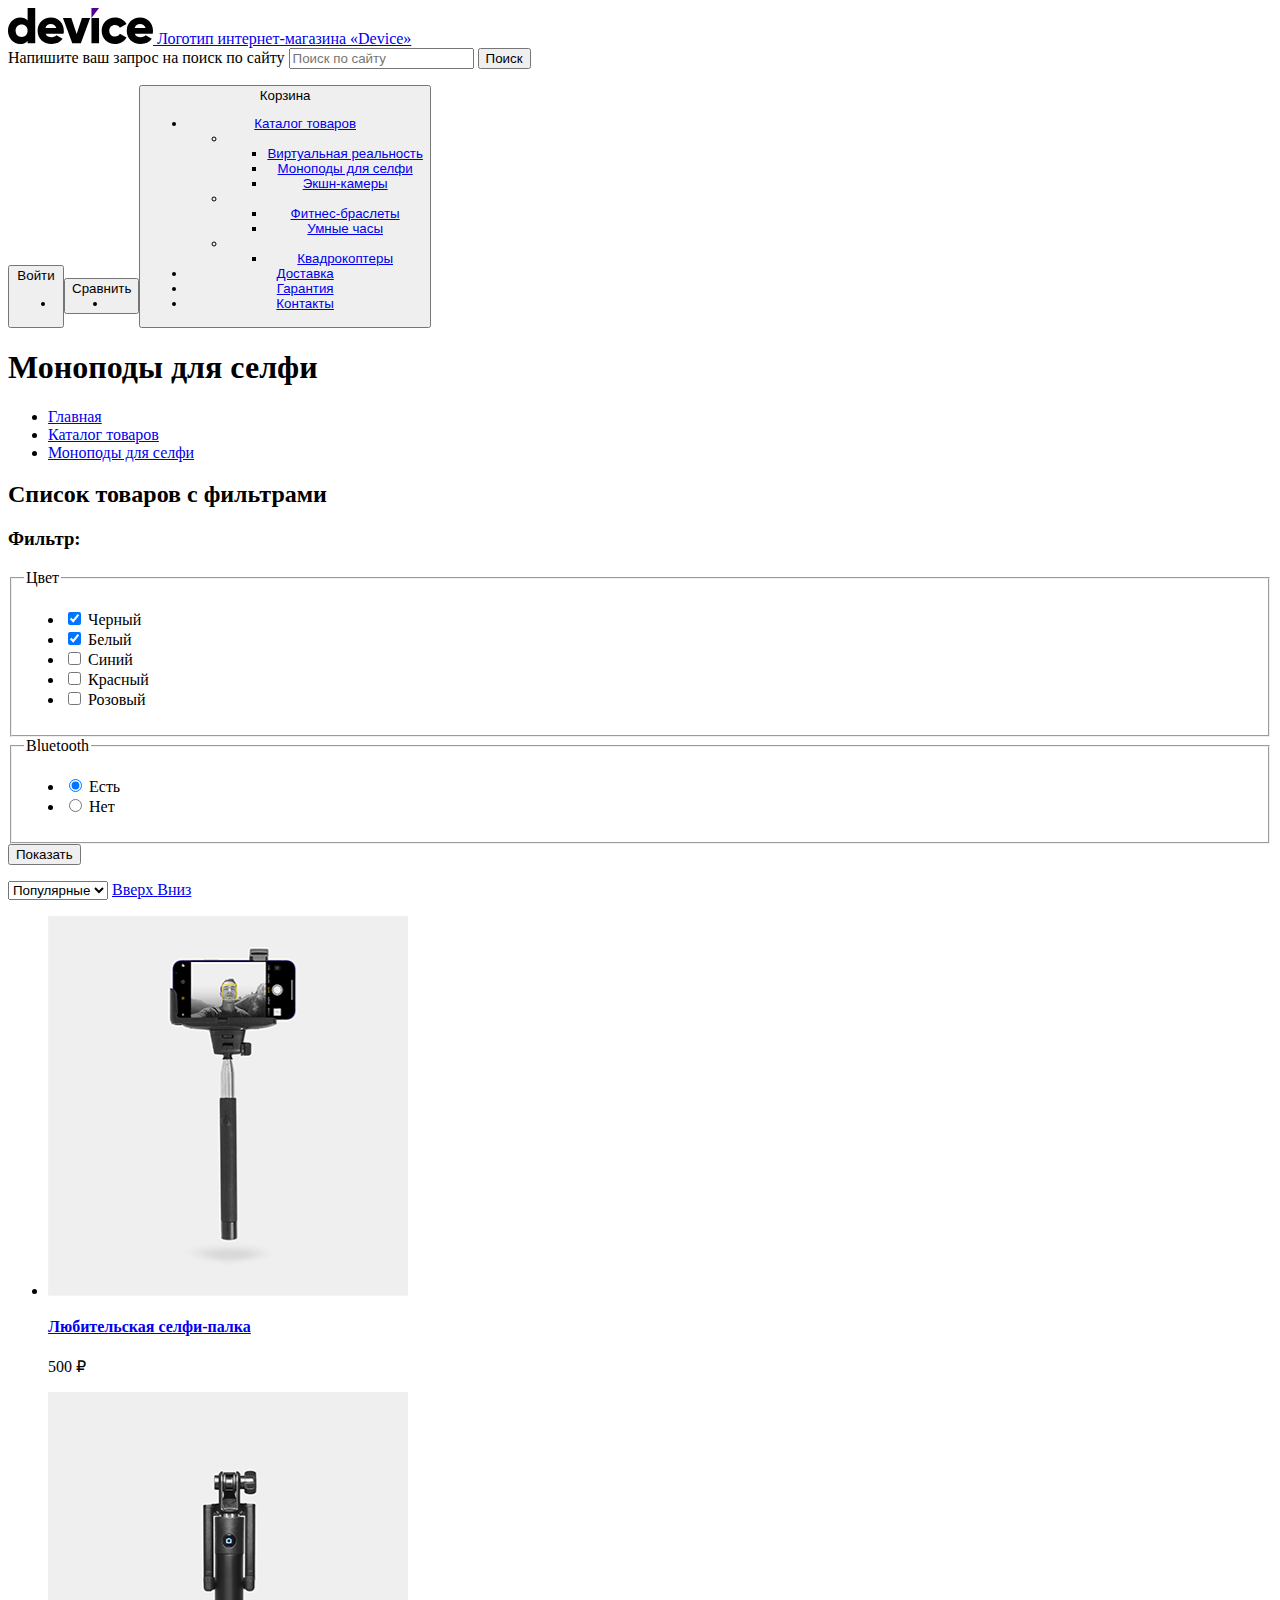
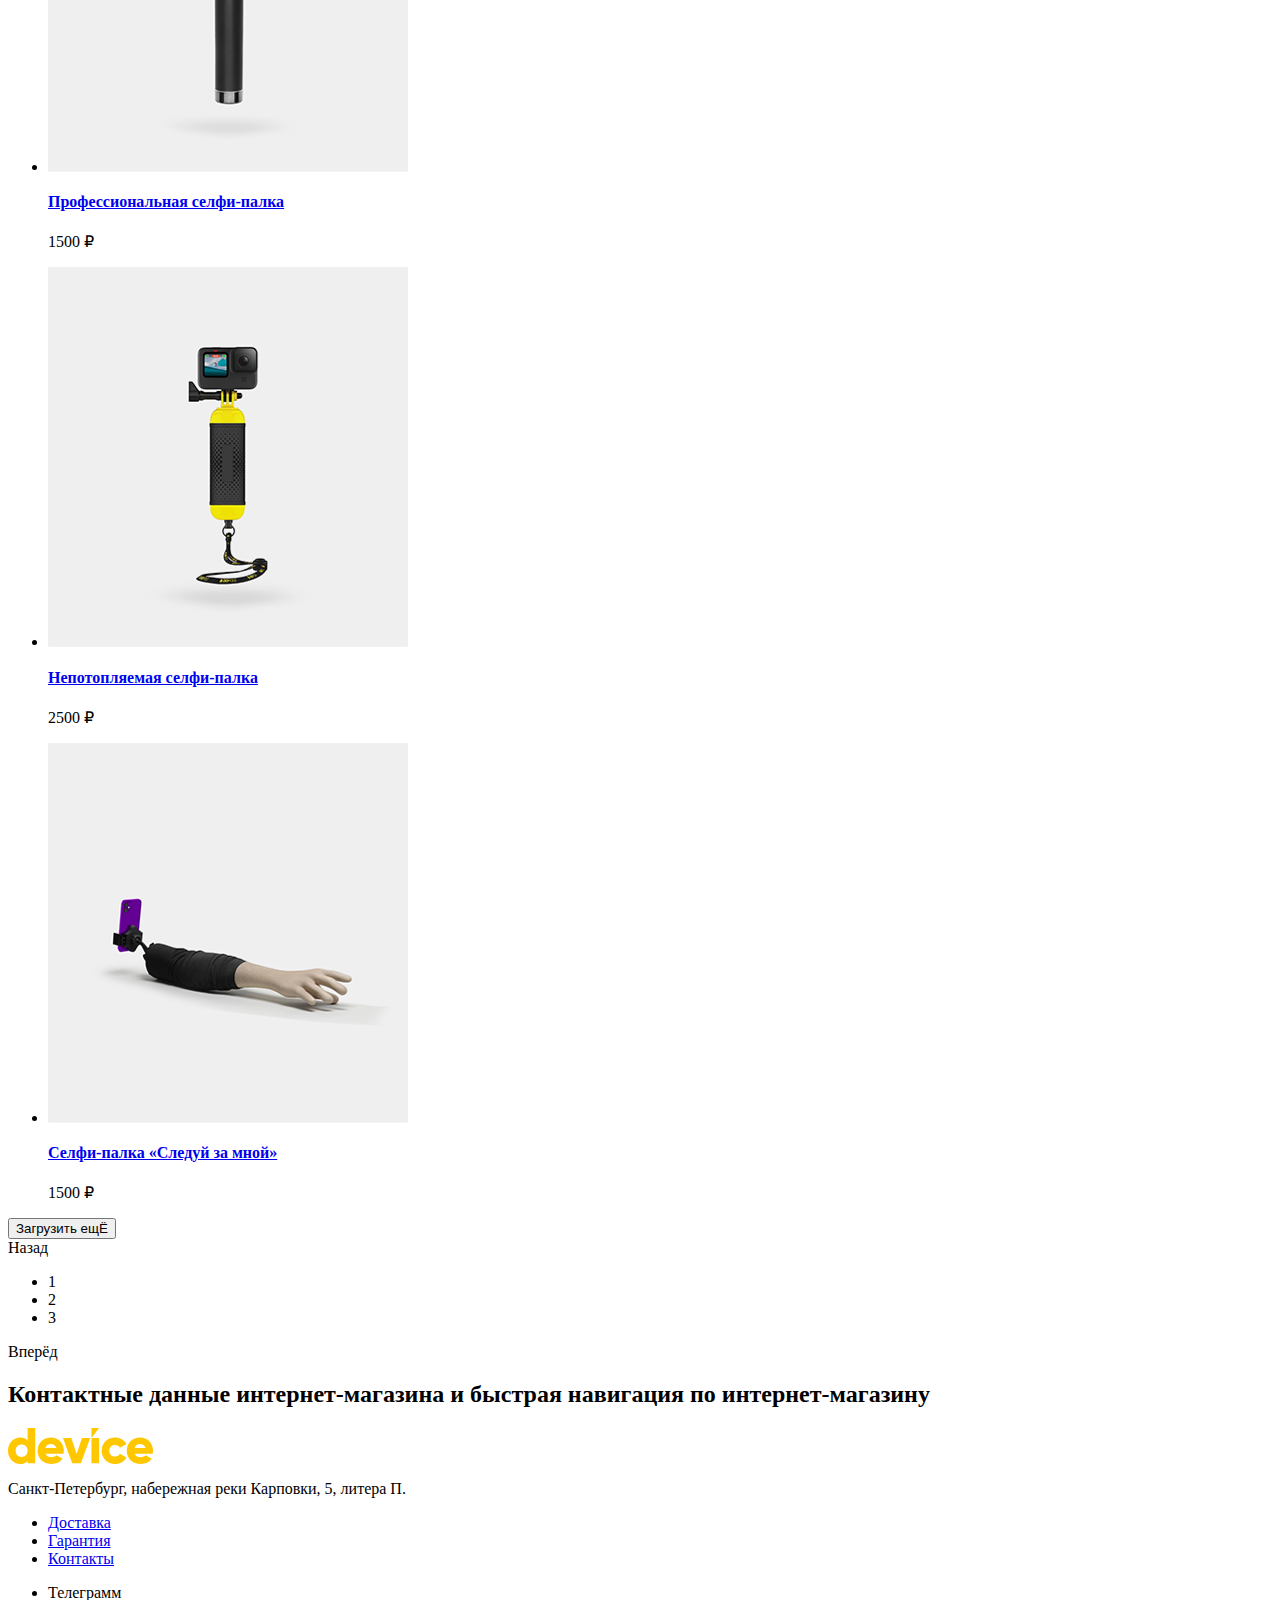
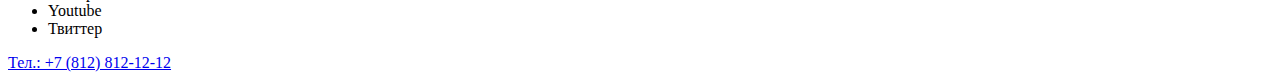
==== catalog.html @ b2eaa442 "добавляет разметку" ====
<html lang="ru">

    <head>
        <meta charset="utf-8">
        <title>Каталог</title>
    </head>

    <body>
        <!-- Шапка -->
        <div class="page-container">
            <header class="page-header">
                <nav class="navigation">
                    <a class="logo-header" href="index.html">
                        <svg width="145" height="36" xmlns="http://www.w3.org/2000/svg">
                            <path
                                d="M27.22 0v35.3h-7.6v-2.4c-1.7 1.9-4.1 3.1-7.51 3.1C5.5 36 0 30.2 0 22.7 0 15.2 5.5 9.4 12.1 9.4c3.41 0 5.91 1.2 7.51 3.1V0h7.6Zm-7.6 22.7c0-3.8-2.5-6.2-6.01-6.2-3.5 0-6 2.4-6 6.2 0 3.8 2.5 6.2 6 6.2 3.5-.1 6-2.4 6-6.2ZM43.73 29.2c2.1 0 3.8-.8 4.8-1.9l6.1 3.5c-2.5 3.4-6.2 5.2-11 5.2-8.6 0-14.01-5.8-14.01-13.3 0-7.5 5.4-13.3 13.4-13.3 7.41 0 12.82 5.7 12.82 13.3 0 1.1-.1 2.1-.3 3H37.63c1 2.6 3.3 3.5 6.1 3.5Zm4.6-9.1c-.8-2.9-3.1-4-5.4-4-2.9 0-4.8 1.4-5.5 4h10.9ZM82.16 10.1l-9.31 25.2h-8.6l-9.31-25.2h8.4l5.3 16 5.31-16h8.2ZM83.46 10.1h7.6v25.2h-7.6V10.1ZM93.67 22.7c0-7.5 5.7-13.3 13.4-13.3 4.9 0 9.21 2.6 11.41 6.5l-6.6 3.8c-.9-1.8-2.7-2.8-4.9-2.8-3.3 0-5.71 2.4-5.71 5.8 0 3.5 2.4 5.8 5.7 5.8 2.2 0 4.1-1.1 4.9-2.8l6.61 3.8c-2.1 3.9-6.4 6.5-11.4 6.5-7.71 0-13.41-5.8-13.41-13.3ZM132.9 29.2c2.1 0 3.8-.8 4.8-1.9l6.1 3.5c-2.5 3.4-6.2 5.2-11 5.2-8.61 0-14.02-5.8-14.02-13.3 0-7.5 5.5-13.3 13.41-13.3 7.4 0 12.81 5.7 12.81 13.3 0 1.1-.1 2.1-.3 3h-17.91c1 2.6 3.3 3.5 6.1 3.5Zm4.7-9.1c-.8-2.9-3.1-4-5.4-4-2.91 0-4.81 1.4-5.51 4h10.9Z"
                                fill="#000" />
                            <path d="M83.46 0v10.1L91.06 0h-7.6Z" fill="#510094" />
                        </svg>
                        <span class="visually-hidden">Логотип интернет-магазина «Device»</span>
                    </a>
                    <form class="search" action="" method="get">
                        <span class="visually-hidden">Напишите ваш запрос на поиск по сайту</span>
                        <input name="search-header" placeholder="Поиск по сайту" type="search">
                        <button type="submit">Поиск</button>
                    </form>
                    <button class="navigation-link login" href="#">Войти
                        </a>
                        <ul class="navigation-list">
                            <li class="navigation-item">
                                <button class="navigation-link compare" href="#">Сравнить</a>
                            </li>
                            <li class="navigation-item">
                                <button class="navigation-link basket" href="#">Корзина</a>
                            </li>
                        </ul>
                        <ul>
                            <li class="navigation-item">
                                <a class="navigation-link" href="#">Каталог товаров</a>
                                <ul class="grop-down-navigation">
                                    <li class="drop-down-catalog">
                                        <ul class="drop-down-catalog-products">
                                            <li class="drop-down-catalog-item">
                                                <a class="drop-down-catalog-link" href="#">Виртуальная реальность</a>
                                            </li>
                                            <li class="drop-down-catalog-item">
                                                <a class="drop-down-catalog-link" href="catalog.html">Моноподы для
                                                    cелфи</a>
                                            </li>
                                            <li class="drop-down-catalog-item">
                                                <a class="drop-down-catalog-link" href="#">Экшн-камеры</a>
                                            </li>
                                        </ul>
                                    </li>
                                    <li class="drop-down-catalog">
                                        <ul class="drop-down-catalog-products">
                                            <li class="drop-down-catalog-item">
                                                <a class="drop-down-catalog-link" href="#">Фитнес-браслеты</a>
                                            </li>
                                            <li class="drop-down-catalog-item">
                                                <a class="drop-down-catalog-link" href="#">Умные часы</a>
                                            </li>
                                        </ul>
                                    </li>
                                    <li class="drop-down-catalog">
                                        <ul class="drop-down-catalog-products">
                                            <li class="drop-down-catalog-item">
                                                <a class="drop-down-catalog-link" href="#">Квадрокоптеры</a>
                                            </li>
                                        </ul>
                                    </li>
                                </ul>
                            </li>
                            <li class="navigation-item">
                                <a class="navigation-link" href="#">Доставка</a>
                            </li>
                            <li class="navigation-item">
                                <a class="navigation-link" href="#">Гарантия</a>
                            </li>
                            <li class="navigation-item">
                                <a class="navigation-link" href="#">Контакты</a>
                            </li>
                        </ul>
                </nav>
            </header>
            <!-- Основная страница -->
            <main class="main-inner">
                <header class="inner-header">
                    <h1 class="inner-header-title">Моноподы для селфи</h1>
                    <ul class="breadcrumbs">
                        <li class="breadcrumbs-item">
                            <a class="breadcrumbs-link" href="index.html">Главная</a>
                        </li>
                        <li class="breadcrumbs-item">
                            <a class="breadcrumbs-link" href="#">Каталог товаров</a>
                        </li>
                        <li class="breadcrumbs-item">
                            <a class="breadcrumbs-link" href="#">Моноподы для селфи</a>
                        </li>
                    </ul>
                </header>
                <section class="catalog-products">
                    <h2 class="visually-hidden">Список товаров с фильтрами</h2>
                    <h3 class="filter">Фильтр:</h3>
                    <form class="catalog-filter" action="https://echo.htmlacademy.ru/" method="get">
                        <fieldset class="catalog-filter-group">
                            <legend class="catalog-filter-title">Цвет</legend>
                            <ul class="catalog-filter-list">
                                <li class="catalog-filter-item">
                                    <label class="control">
                                        <input class="control-input" type="checkbox" name="bed-head-for-men" checked>
                                        Черный
                                    </label>
                                </li>
                                <li class="catalog-filter-item">
                                    <label class="control">
                                        <input class="control-input" type="checkbox" name="homme-deep-cleansing-cool"
                                            checked>
                                        Белый
                                    </label>
                                </li>
                                <li class="catalog-filter-item">
                                    <label class="control">
                                        <input class="control-input" type="checkbox" name="so-intense">
                                        Синий
                                    </label>
                                </li>
                                <li class="catalog-filter-item">
                                    <label class="control">
                                        <input class="control-input" type="checkbox" name="sprekenhus">
                                        Красный
                                    </label>
                                </li>
                                <li class="catalog-filter-item">
                                    <label class="control">
                                        <input class="control-input" type="checkbox" name="firm-storе">
                                        Розовый
                                    </label>
                                </li>
                            </ul>
                        </fieldset>
                        <fieldset class="catalog-filter-group">
                            <legend class="catalog-filter-title">Bluetooth</legend>
                            <ul class="catalog-filter-list">
                                <li class="catalog-filter-item">
                                    <label class="control">
                                        <input class="control-input" type="radio" name="product-group"
                                            value="shaving-supplies" checked>
                                        Есть
                                    </label>
                                </li>
                                <li class="catalog-filter-item">
                                    <label class="control">
                                        <input class="control-input" type="radio" name="product-group"
                                            value="care-products">
                                        Нет
                                    </label>
                                </li>
                            </ul>
                        </fieldset>
                        <button class="button-show" type="submit">Показать</button>
                    </form>

                    <select class="select-control" aria-label="Сортировка">
                        <h4 class="sorting">сортировка:</h4>
                        <option value="popular">Популярные</option>
                    </select>
                    <a href="#" class="button-arrow">
                        <span class="visually-hidden">Вверх</span>
                    </a>
                    <a class="button-arrow" href="#">
                        <span class="visually-hidden">Вниз</span>
                    </a>
                    <div class="products-list">
                        <ul class="product-list">
                            <li class="product-card">
                                <img class="card-product__image" src="images/product-1.svg" width="360" height="380"
                                    alt="Фотография любительской селфи-палки.">
                                <h4 class="product-card-title">
                                    <a class="product-card-catalog-link" href="#">Любительская селфи-палка</a>
                                </h4>
                                <p class="price-product">500 ₽</p>
                            </li>
                            <li class="product-card">
                                <img class="card-product__image" src="images/product-2.svg" width="360" height="380"
                                    alt="Фотография профессиональной селфи-палки.">
                                <h4 class="product-card-title">
                                    <a class="product-card-catalog-link" href="#">Профессиональная селфи-палка </a>
                                </h4>
                                <p class="price-product">1500 ₽</p>
                            </li>
                            <li class="product-card">
                                <img class="card-product__image" src="images/product-3.svg" width="360" height="380"
                                    alt="Фотография непотопляемой селфи-палки.">
                                <h4 class="product-card-title">
                                    <a class="product-card-catalog-link" href="#">Непотопляемая селфи-палка</a>
                                </h4>
                                <p class="price-product">2500 ₽</p>
                            </li>
                            <li class="product-card">
                                <img class="card-product__image" src="images/product-4.svg" width="360" height="380"
                                    alt="Фотография селфи-палки «Следуй за мной».">
                                <h4 class="product-card-title">
                                    <a class="product-card-catalog-link" href="#">Селфи-палка «Следуй за мной»</a>
                                </h4>
                                <p class="price-product">1500 ₽</p>
                            </li>
                        </ul>
                        <button class="button-loading">Загрузить ещЁ</button>
                        <div class="pagination">
                            <a class="button-back">Назад</a>
                            <ul class="pagination-list">
                                <li class="pagination-list-item">
                                    <a class="pagination-link-current">1</a>
                                </li>
                                <li class="pagination-list-item">
                                    <a class="pagination-link">2</a>
                                </li>
                                <li class="pagination-list-item">
                                    <a class="pagination-link">3</a>
                                </li>
                            </ul>
                            <a class="button-forward">Вперёд</a>
                        </div>
                    </div>
                </section>
            </main>

            <!-- Подвал -->
            <footer class="page-footer">
                <h2 class="visually-hidden">Контактные данные интернет-магазина и быстрая навигация по интернет-магазину
                </h2>
                <div class="page-footer-container">
                    <section class="store-contacts">
                        <a class="logo-footer">
                            <svg width="145" height="36" xmlns="http://www.w3.org/2000/svg">
                                <path
                                    d="M27.22 0v35.3h-7.6v-2.4c-1.7 1.9-4.1 3.1-7.51 3.1C5.5 36 0 30.2 0 22.7 0 15.2 5.5 9.4 12.1 9.4c3.41 0 5.91 1.2 7.51 3.1V0h7.6Zm-7.6 22.7c0-3.8-2.5-6.2-6.01-6.2-3.5 0-6 2.4-6 6.2 0 3.8 2.5 6.2 6 6.2 3.5-.1 6-2.4 6-6.2ZM43.73 29.2c2.1 0 3.8-.8 4.8-1.9l6.1 3.5c-2.5 3.4-6.2 5.2-11 5.2-8.6 0-14.01-5.8-14.01-13.3 0-7.5 5.4-13.3 13.41-13.3 7.4 0 12.8 5.7 12.8 13.3 0 1.1-.1 2.1-.3 3h-17.9c1 2.6 3.3 3.5 6.1 3.5Zm4.6-9.1c-.8-2.9-3.1-4-5.4-4-2.9 0-4.8 1.4-5.5 4h10.9ZM82.16 10.1l-9.31 25.2h-8.6l-9.31-25.2h8.4l5.3 16 5.31-16h8.2ZM83.46 10.1h7.6v25.2h-7.6V10.1ZM93.66 22.7c0-7.5 5.7-13.3 13.41-13.3 4.9 0 9.21 2.6 11.41 6.5l-6.6 3.8c-.9-1.8-2.7-2.8-4.9-2.8-3.3 0-5.71 2.4-5.71 5.8 0 3.5 2.4 5.8 5.7 5.8 2.2 0 4.1-1.1 4.9-2.8l6.61 3.8c-2.1 3.9-6.4 6.5-11.4 6.5-7.71 0-13.42-5.8-13.42-13.3ZM132.9 29.2c2.1 0 3.8-.8 4.8-1.9l6.1 3.5c-2.5 3.4-6.2 5.2-11 5.2-8.61 0-14.02-5.8-14.02-13.3 0-7.5 5.5-13.3 13.41-13.3 7.4 0 12.81 5.7 12.81 13.3 0 1.1-.1 2.1-.3 3h-17.91c1 2.6 3.3 3.5 6.1 3.5Zm4.7-9.1c-.8-2.9-3.1-4-5.4-4-2.91 0-4.81 1.4-5.51 4h10.9ZM83.46 0v10.1L91.06 0h-7.6Z"
                                    fill="#FFC700" />
                            </svg>
                        </a>
                        <p class="store-address">Санкт-Петербург, набережная
                            реки Карповки, 5, литера П.</p>
                    </section>
                    <section class="store-menu">
                        <ul class="store-navigation">
                            <li class="navigation-links">
                                <a class="shipping" href="#">Доставка</a>
                            </li>
                            <li class="navigation-links">
                                <a class="guarantee" href="#">Гарантия</a>
                            </li>
                            <li class="navigation-links">
                                <a class="contacts-store" href="#">Контакты</a>
                            </li>
                        </ul>
                        <ul class="social">
                            <li class="social-network button-telegram">
                                <a class="social-link" href="#"></a>
                                <span class="visually-hidden">Телеграмм</span>
                            </li>
                            <li class="social-network button-youtube">
                                <a class="social-link" href="#"></a>
                                <span class="visually-hidden">Youtube</span>
                            </li>
                            <li class="social-network button-twitter">
                                <a class="social-link" href="#"></a>
                                <span class="visually-hidden">Твиттер</span>
                            </li>
                        </ul>
                    </section>
                    <section class="information-footer">
                        <a class="contacts-address-phone" href="tel:+78128121212">Тел.: +7 (812) 812-12-12</a>
                        <a class="academy-link" href="https://htmlacademy.ru/"></a>
                    </section>
                </div>
            </footer>
        </div>

    </body>

</html>
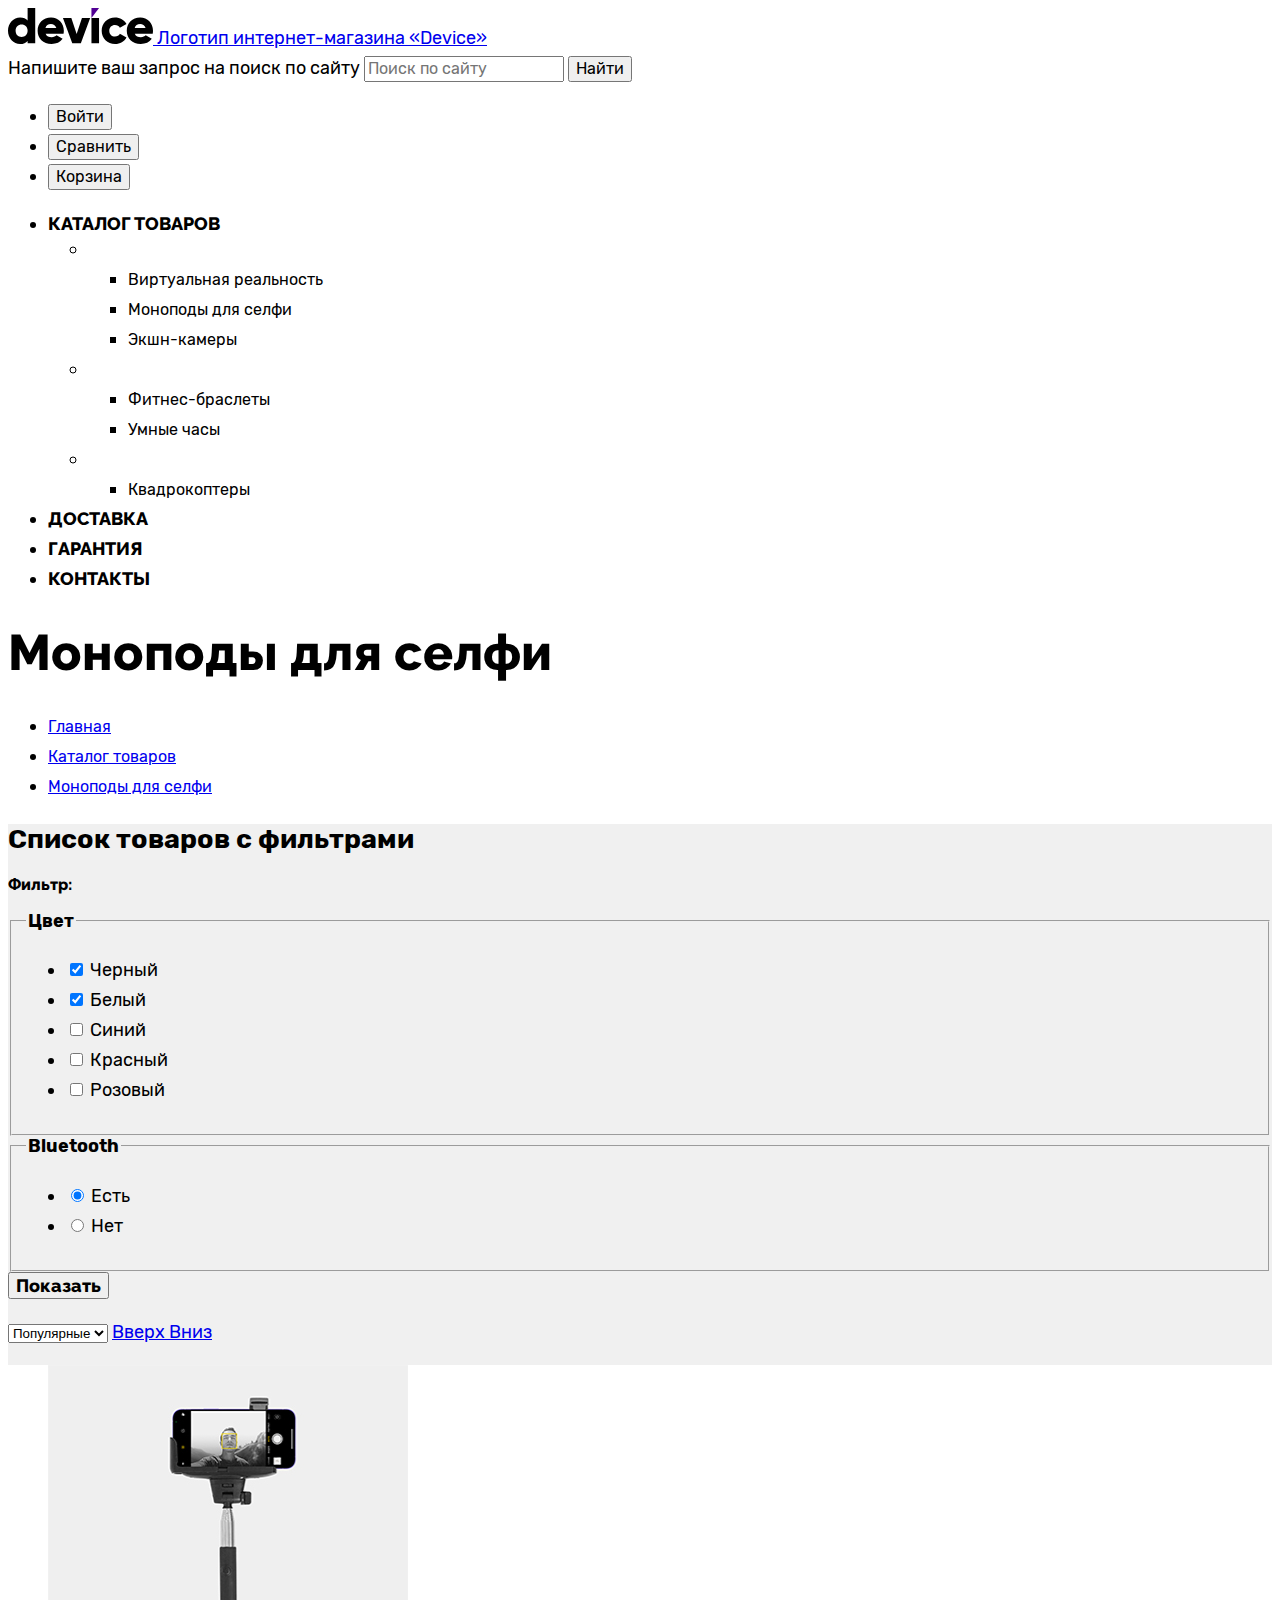
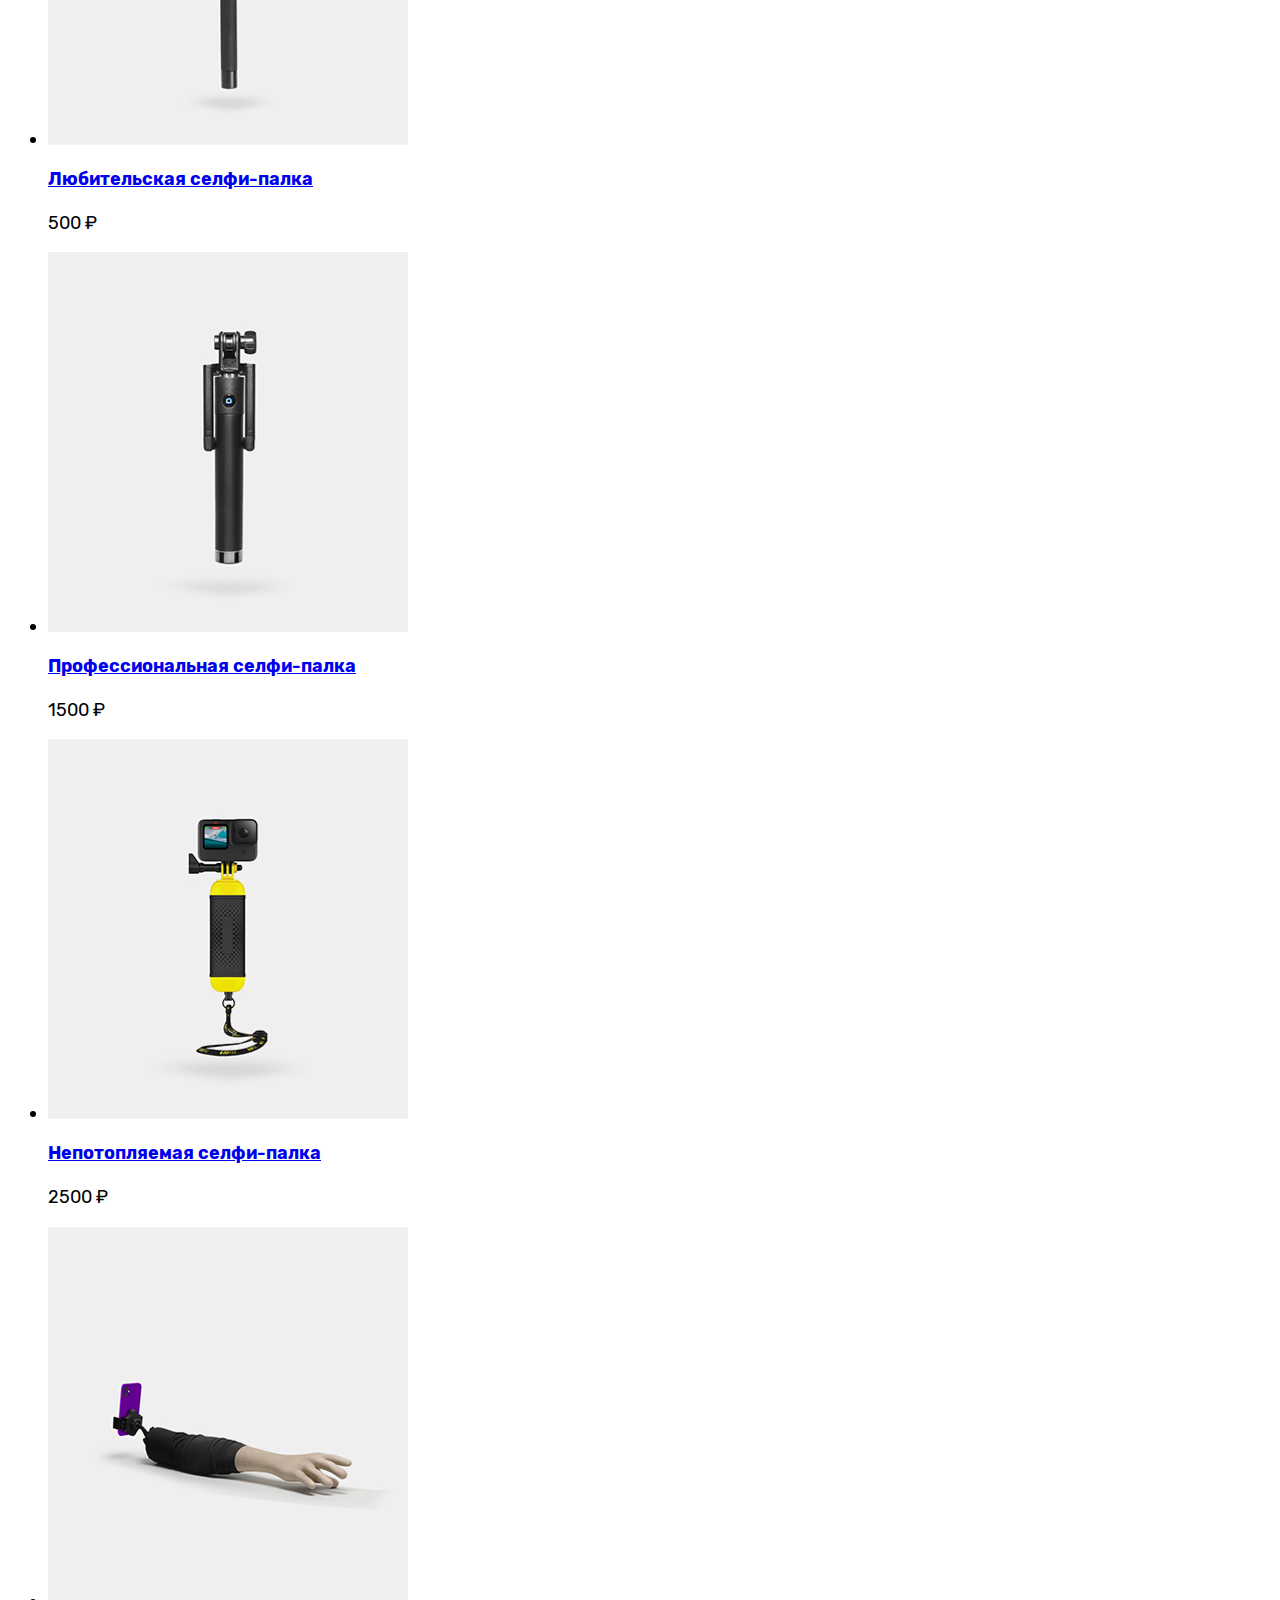
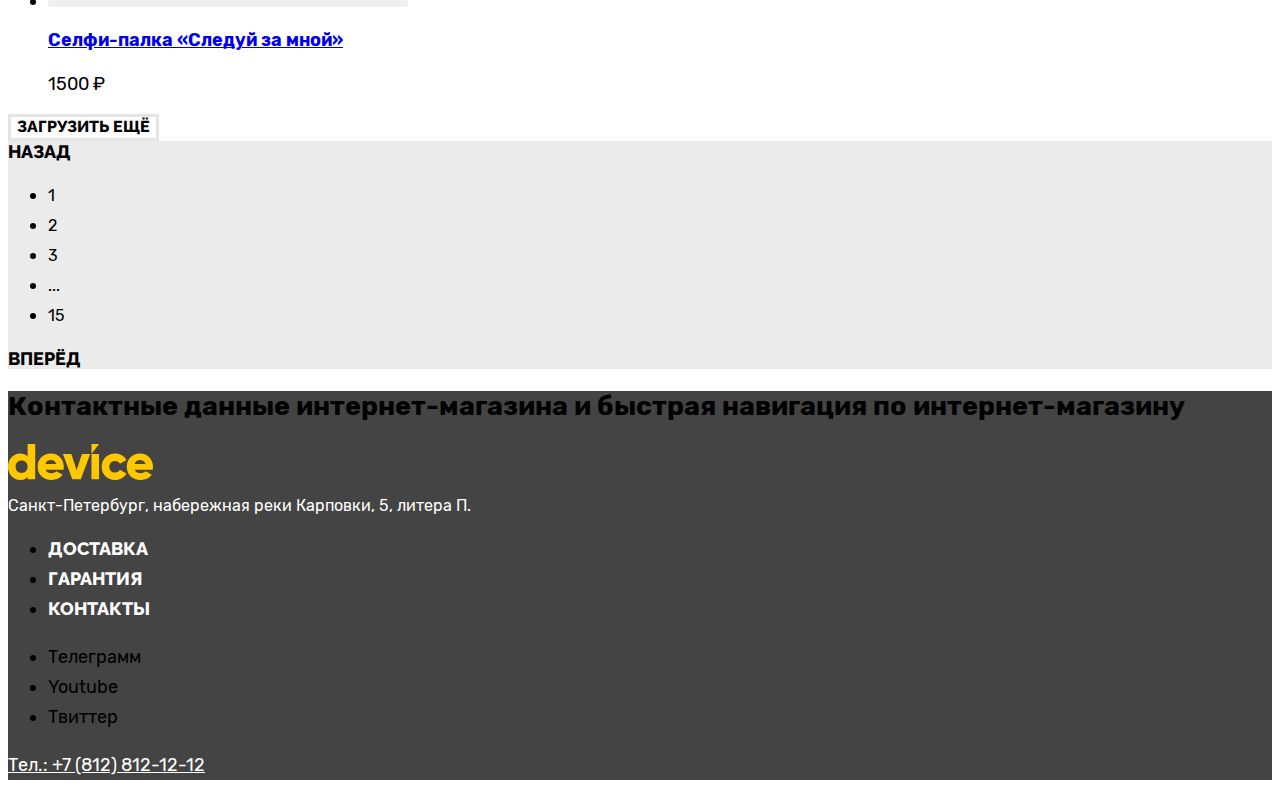
==== commit 73e2168e: "добавляет базовую стилизацию" ====
--- a/catalog.html
+++ b/catalog.html
@@ -3,84 +3,88 @@
     <head>
         <meta charset="utf-8">
         <title>Каталог</title>
+        <link rel="stylesheet" href="styles/styles.css">
     </head>
 
     <body>
         <!-- Шапка -->
         <div class="page-container">
             <header class="page-header">
-                <nav class="navigation">
-                    <a class="logo-header" href="index.html">
-                        <svg width="145" height="36" xmlns="http://www.w3.org/2000/svg">
-                            <path
-                                d="M27.22 0v35.3h-7.6v-2.4c-1.7 1.9-4.1 3.1-7.51 3.1C5.5 36 0 30.2 0 22.7 0 15.2 5.5 9.4 12.1 9.4c3.41 0 5.91 1.2 7.51 3.1V0h7.6Zm-7.6 22.7c0-3.8-2.5-6.2-6.01-6.2-3.5 0-6 2.4-6 6.2 0 3.8 2.5 6.2 6 6.2 3.5-.1 6-2.4 6-6.2ZM43.73 29.2c2.1 0 3.8-.8 4.8-1.9l6.1 3.5c-2.5 3.4-6.2 5.2-11 5.2-8.6 0-14.01-5.8-14.01-13.3 0-7.5 5.4-13.3 13.4-13.3 7.41 0 12.82 5.7 12.82 13.3 0 1.1-.1 2.1-.3 3H37.63c1 2.6 3.3 3.5 6.1 3.5Zm4.6-9.1c-.8-2.9-3.1-4-5.4-4-2.9 0-4.8 1.4-5.5 4h10.9ZM82.16 10.1l-9.31 25.2h-8.6l-9.31-25.2h8.4l5.3 16 5.31-16h8.2ZM83.46 10.1h7.6v25.2h-7.6V10.1ZM93.67 22.7c0-7.5 5.7-13.3 13.4-13.3 4.9 0 9.21 2.6 11.41 6.5l-6.6 3.8c-.9-1.8-2.7-2.8-4.9-2.8-3.3 0-5.71 2.4-5.71 5.8 0 3.5 2.4 5.8 5.7 5.8 2.2 0 4.1-1.1 4.9-2.8l6.61 3.8c-2.1 3.9-6.4 6.5-11.4 6.5-7.71 0-13.41-5.8-13.41-13.3ZM132.9 29.2c2.1 0 3.8-.8 4.8-1.9l6.1 3.5c-2.5 3.4-6.2 5.2-11 5.2-8.61 0-14.02-5.8-14.02-13.3 0-7.5 5.5-13.3 13.41-13.3 7.4 0 12.81 5.7 12.81 13.3 0 1.1-.1 2.1-.3 3h-17.91c1 2.6 3.3 3.5 6.1 3.5Zm4.7-9.1c-.8-2.9-3.1-4-5.4-4-2.91 0-4.81 1.4-5.51 4h10.9Z"
-                                fill="#000" />
-                            <path d="M83.46 0v10.1L91.06 0h-7.6Z" fill="#510094" />
-                        </svg>
-                        <span class="visually-hidden">Логотип интернет-магазина «Device»</span>
-                    </a>
+                <a class="logo-header" href="index.html">
+                    <svg width="145" height="36" xmlns="http://www.w3.org/2000/svg">
+                        <path
+                            d="M27.22 0v35.3h-7.6v-2.4c-1.7 1.9-4.1 3.1-7.51 3.1C5.5 36 0 30.2 0 22.7 0 15.2 5.5 9.4 12.1 9.4c3.41 0 5.91 1.2 7.51 3.1V0h7.6Zm-7.6 22.7c0-3.8-2.5-6.2-6.01-6.2-3.5 0-6 2.4-6 6.2 0 3.8 2.5 6.2 6 6.2 3.5-.1 6-2.4 6-6.2ZM43.73 29.2c2.1 0 3.8-.8 4.8-1.9l6.1 3.5c-2.5 3.4-6.2 5.2-11 5.2-8.6 0-14.01-5.8-14.01-13.3 0-7.5 5.4-13.3 13.4-13.3 7.41 0 12.82 5.7 12.82 13.3 0 1.1-.1 2.1-.3 3H37.63c1 2.6 3.3 3.5 6.1 3.5Zm4.6-9.1c-.8-2.9-3.1-4-5.4-4-2.9 0-4.8 1.4-5.5 4h10.9ZM82.16 10.1l-9.31 25.2h-8.6l-9.31-25.2h8.4l5.3 16 5.31-16h8.2ZM83.46 10.1h7.6v25.2h-7.6V10.1ZM93.67 22.7c0-7.5 5.7-13.3 13.4-13.3 4.9 0 9.21 2.6 11.41 6.5l-6.6 3.8c-.9-1.8-2.7-2.8-4.9-2.8-3.3 0-5.71 2.4-5.71 5.8 0 3.5 2.4 5.8 5.7 5.8 2.2 0 4.1-1.1 4.9-2.8l6.61 3.8c-2.1 3.9-6.4 6.5-11.4 6.5-7.71 0-13.41-5.8-13.41-13.3ZM132.9 29.2c2.1 0 3.8-.8 4.8-1.9l6.1 3.5c-2.5 3.4-6.2 5.2-11 5.2-8.61 0-14.02-5.8-14.02-13.3 0-7.5 5.5-13.3 13.41-13.3 7.4 0 12.81 5.7 12.81 13.3 0 1.1-.1 2.1-.3 3h-17.91c1 2.6 3.3 3.5 6.1 3.5Zm4.7-9.1c-.8-2.9-3.1-4-5.4-4-2.91 0-4.81 1.4-5.51 4h10.9Z"
+                            fill="#000" />
+                        <path d="M83.46 0v10.1L91.06 0h-7.6Z" fill="#510094" />
+                    </svg>
+                    <span class="visually-hidden">Логотип интернет-магазина «Device»</span>
+                </a>
+                <div class="page-header-user">
                     <form class="search" action="" method="get">
                         <span class="visually-hidden">Напишите ваш запрос на поиск по сайту</span>
-                        <input name="search-header" placeholder="Поиск по сайту" type="search">
-                        <button type="submit">Поиск</button>
+                        <input class="search-header" placeholder="Поиск по сайту" type="search">
+                        <button class="button button-find" type="submit">Найти</button>
                     </form>
-                    <button class="navigation-link login" href="#">Войти
-                        </a>
-                        <ul class="navigation-list">
-                            <li class="navigation-item">
-                                <button class="navigation-link compare" href="#">Сравнить</a>
-                            </li>
-                            <li class="navigation-item">
-                                <button class="navigation-link basket" href="#">Корзина</a>
-                            </li>
-                        </ul>
-                        <ul>
-                            <li class="navigation-item">
-                                <a class="navigation-link" href="#">Каталог товаров</a>
-                                <ul class="grop-down-navigation">
-                                    <li class="drop-down-catalog">
-                                        <ul class="drop-down-catalog-products">
-                                            <li class="drop-down-catalog-item">
-                                                <a class="drop-down-catalog-link" href="#">Виртуальная реальность</a>
-                                            </li>
-                                            <li class="drop-down-catalog-item">
-                                                <a class="drop-down-catalog-link" href="catalog.html">Моноподы для
-                                                    cелфи</a>
-                                            </li>
-                                            <li class="drop-down-catalog-item">
-                                                <a class="drop-down-catalog-link" href="#">Экшн-камеры</a>
-                                            </li>
-                                        </ul>
-                                    </li>
-                                    <li class="drop-down-catalog">
-                                        <ul class="drop-down-catalog-products">
-                                            <li class="drop-down-catalog-item">
-                                                <a class="drop-down-catalog-link" href="#">Фитнес-браслеты</a>
-                                            </li>
-                                            <li class="drop-down-catalog-item">
-                                                <a class="drop-down-catalog-link" href="#">Умные часы</a>
-                                            </li>
-                                        </ul>
-                                    </li>
-                                    <li class="drop-down-catalog">
-                                        <ul class="drop-down-catalog-products">
-                                            <li class="drop-down-catalog-item">
-                                                <a class="drop-down-catalog-link" href="#">Квадрокоптеры</a>
-                                            </li>
-                                        </ul>
-                                    </li>
-                                </ul>
-                            </li>
-                            <li class="navigation-item">
-                                <a class="navigation-link" href="#">Доставка</a>
-                            </li>
-                            <li class="navigation-item">
-                                <a class="navigation-link" href="#">Гарантия</a>
-                            </li>
-                            <li class="navigation-item">
-                                <a class="navigation-link" href="#">Контакты</a>
-                            </li>
-                        </ul>
+                    <ul class="user-navigation">
+                        <li class="user-navigation-item">
+                            <button class="button navigation-link-login" href="#">Войти</button>
+                        </li>
+                        <li class="user-navigation-item">
+                            <button class="button navigation-link-compare" href="#">Сравнить</a>
+                        </li>
+                        <li class="user-navigation-item">
+                            <button class="button navigation-link-basket" href="#">Корзина</a>
+                        </li>
+                    </ul>
+                </div>
+                <nav class="navigation">
+                    <ul>
+                        <li class="navigation-item">
+                            <a class="navigation-link" href="#">Каталог товаров</a>
+                            <ul class="grop-down-navigation">
+                                <li class="drop-down-catalog">
+                                    <ul class="drop-down-catalog-products">
+                                        <li class="drop-down-catalog-item">
+                                            <a class="drop-down-catalog-link" href="#">Виртуальная реальность</a>
+                                        </li>
+                                        <li class="drop-down-catalog-item">
+                                            <a class="drop-down-catalog-link" href="catalog.html">Моноподы для
+                                                cелфи</a>
+                                        </li>
+                                        <li class="drop-down-catalog-item">
+                                            <a class="drop-down-catalog-link" href="#">Экшн-камеры</a>
+                                        </li>
+                                    </ul>
+                                </li>
+                                <li class="drop-down-catalog">
+                                    <ul class="drop-down-catalog-products">
+                                        <li class="drop-down-catalog-item">
+                                            <a class="drop-down-catalog-link" href="#">Фитнес-браслеты</a>
+                                        </li>
+                                        <li class="drop-down-catalog-item">
+                                            <a class="drop-down-catalog-link" href="#">Умные часы</a>
+                                        </li>
+                                    </ul>
+                                </li>
+                                <li class="drop-down-catalog">
+                                    <ul class="drop-down-catalog-products">
+                                        <li class="drop-down-catalog-item">
+                                            <a class="drop-down-catalog-link" href="#">Квадрокоптеры</a>
+                                        </li>
+                                    </ul>
+                                </li>
+                            </ul>
+                        </li>
+                        <li class="navigation-item">
+                            <a class="navigation-link" href="#">Доставка</a>
+                        </li>
+                        <li class="navigation-item">
+                            <a class="navigation-link" href="#">Гарантия</a>
+                        </li>
+                        <li class="navigation-item">
+                            <a class="navigation-link" href="#">Контакты</a>
+                        </li>
+                    </ul>
                 </nav>
             </header>
             <!-- Основная страница -->
@@ -163,7 +167,7 @@
 
                     <select class="select-control" aria-label="Сортировка">
                         <h4 class="sorting">сортировка:</h4>
-                        <option value="popular">Популярные</option>
+                        <option class="popular" value="popular">Популярные</option>
                     </select>
                     <a href="#" class="button-arrow">
                         <span class="visually-hidden">Вверх</span>
@@ -206,18 +210,24 @@
                                 <p class="price-product">1500 ₽</p>
                             </li>
                         </ul>
-                        <button class="button-loading">Загрузить ещЁ</button>
+                        <button class="button-loading">Загрузить ещё</button>
                         <div class="pagination">
                             <a class="button-back">Назад</a>
                             <ul class="pagination-list">
                                 <li class="pagination-list-item">
-                                    <a class="pagination-link-current">1</a>
+                                    <a class="pagination-link pagination-link-current">1</a>
                                 </li>
                                 <li class="pagination-list-item">
                                     <a class="pagination-link">2</a>
                                 </li>
                                 <li class="pagination-list-item">
                                     <a class="pagination-link">3</a>
+                                </li>
+                                <li class="pagination-list-item">
+                                    <a class="pagination-link">...</a>
+                                </li>
+                                <li class="pagination-list-item">
+                                    <a class="pagination-link">15</a>
                                 </li>
                             </ul>
                             <a class="button-forward">Вперёд</a>
@@ -245,13 +255,13 @@
                     <section class="store-menu">
                         <ul class="store-navigation">
                             <li class="navigation-links">
-                                <a class="shipping" href="#">Доставка</a>
+                                <a class="navigation-link shipping" href="#">Доставка</a>
                             </li>
                             <li class="navigation-links">
-                                <a class="guarantee" href="#">Гарантия</a>
+                                <a class="navigation-link guarantee" href="#">Гарантия</a>
                             </li>
                             <li class="navigation-links">
-                                <a class="contacts-store" href="#">Контакты</a>
+                                <a class="navigation-link contacts-store" href="#">Контакты</a>
                             </li>
                         </ul>
                         <ul class="social">
--- a/styles/styles.css
+++ b/styles/styles.css
@@ -0,0 +1,363 @@
+@font-face {
+    font-family: "Raleway";
+    font-style: normal;
+    font-weight: 800;
+    src: url("../fonts/raleway/raleway-800.woff2") format("woff2");
+    font-display: swap;
+}
+
+@font-face {
+    font-family: "Rubik";
+    font-style: normal;
+    font-weight: 400;
+    src: url("../fonts/rubik/rubik-400.woff2") format("woff2");
+    font-display: swap;
+}
+
+@font-face {
+    font-family: "Rubik";
+    font-style: normal;
+    font-weight: 700;
+    src: url("../fonts/rubik/rubik-700.woff2") format("woff2");
+    font-display: swap;
+}
+
+body {
+    font-family: "Rubik", sans-serif;
+    font-weight: 400;
+    font-size: 18px;
+    line-height: 30px;
+    background-color: #ffffff;
+    color: #000000;
+}
+
+.page-container {
+    background-color: #ffffff;
+}
+
+/* Шапка */
+
+.search-header {
+    font-family: "Rubik", sans-serif;
+    font-weight: 400;
+    font-size: 16px;
+    line-height: 20px;
+}
+
+.button {
+    font-family: "Rubik", sans-serif;
+    font-weight: 400;
+    font-size: 16px;
+    line-height: 20px;
+    text-align: center;
+}
+
+.navigation-link {
+    font-family: "Raleway", sans-serif;
+    font-weight: 800;
+    font-size: 18px;
+    line-height: 21.13px;
+    text-transform: uppercase;
+    text-decoration: none;
+    color: #000000;
+}
+
+.drop-down-catalog-link {
+    font-family: "Rubik", sans-serif;
+    font-weight: 400;
+    font-size: 16px;
+    line-height: 18px;
+    text-decoration: none;
+    color: #000000;
+}
+
+/* Главная страница */
+
+.product-title {
+    font-family: "Raleway", sans-serif;
+    font-weight: 800;
+    font-size: 50px;
+    line-height: 50px;
+}
+
+.button-more {
+    font-family: "Raleway", sans-serif;
+    font-weight: 800;
+    font-size: 18px;
+    line-height: 21.13px;
+    text-align: center;
+    text-decoration: none;
+    color: #000000;
+    text-transform: uppercase;
+}
+
+.product-features {
+    font-family: "Rubik", sans-serif;
+    font-weight: 400;
+    font-size: 16px;
+    line-height: 30px;
+    color: #444444;
+}
+
+.product-description {
+    color: #444444;
+}
+
+.product-parameters {
+    font-family: "Rubik", sans-serif;
+    font-weight: 400;
+    font-size: 36px;
+    line-height: 30px;
+}
+
+.product-name {
+    font-family: "Raleway", sans-serif;
+    font-weight: 800;
+    font-size: 18px;
+    line-height: 24px;
+}
+
+.button-service {
+    font-family: "Raleway", sans-serif;
+    font-weight: 800;
+    font-size: 18px;
+    line-height: 21.13px;
+    text-align: center;
+    text-transform: uppercase;
+}
+
+.button-service-delivery {
+    color: #FFE17F;
+    background-color: #000000;
+}
+
+.service-description-delivery {
+    color: #444444;
+}
+
+.service-title {
+    font-family: "Raleway", sans-serif;
+    font-weight: 800;
+    font-size: 50px;
+    line-height: 50px;
+}
+
+.button-delivery {
+    font-family: "Raleway", sans-serif;
+    font-weight: 800;
+    font-size: 20px;
+    line-height: 23.48px;
+    text-transform: uppercase;
+    background-color: #f0f0f0;
+    border: none;
+    text-align: center;
+}
+
+.firm {
+    font-family: "Rubik", sans-serif;
+    font-weight: 700;
+    font-size: 18px;
+    line-height: 20px;
+}
+
+.online-store {
+    font-family: "Rubik", sans-serif;
+    font-weight: 700;
+    font-size: 24px;
+    line-height: 30px;
+}
+
+.store-description {
+    color: #444444;
+}
+
+.delivery-firm {
+    color: #444444;
+}
+
+.contacts-description {
+    color: #444444;
+}
+
+.address {
+    color: #444444;
+}
+
+.telephone {
+    color: #444444;
+}
+
+.workday {
+    font-family: "Rubik", sans-serif;
+    font-weight: 700;
+    font-size: 24px;
+    line-height: 30px;
+}
+
+.time {
+    color: #444444;
+}
+
+.mailing {
+    background-color: #f0f0f0;
+}
+
+.button-mail {
+    font-family: "Rubik", sans-serif;
+    font-weight: 400;
+    font-size: 18px;
+    line-height: 30px;
+}
+
+.store-address {
+    font-family: "Rubik", sans-serif;
+    font-weight: 400;
+    font-size: 16px;
+    line-height: 20px;
+    color: #ffffff;
+}
+
+.subscribe-description {
+    color: #444444;
+}
+
+.information-subscription {
+    color: #444444;
+}
+
+.shipping {
+    color: #ffffff;
+}
+
+.guarantee {
+    color: #ffffff;
+}
+
+.contacts-store {
+    color: #ffffff;
+}
+
+.contacts-address-phone {
+    color: #ffffff;
+}
+
+.page-footer {
+    background-color: #444444;
+}
+
+/* Каталог  */
+
+.inner-header-title {
+    font-family: "Raleway", sans-serif;
+    font-weight: 800;
+    font-size: 50px;
+    line-height: 50px;
+}
+
+.breadcrumbs-link {
+    font-family: "Rubik", sans-serif;
+    font-weight: 400;
+    font-size: 16px;
+    line-height: 20px;
+}
+
+.filter {
+    font-family: "Raleway", sans-serif;
+    font-weight: 800;
+    font-size: 16px;
+    line-height: 18.78px;
+}
+
+.catalog-filter-title {
+    font-family: "Rubik", sans-serif;
+    font-weight: 700;
+    font-size: 18px;
+    line-height: 20px;
+}
+
+.catalog-products {
+    background-color: #f0f0f0;
+}
+
+.products-list {
+    background-color: #ffffff;
+}
+
+.control-input {
+    font-family: "Rubik", sans-serif;
+    font-weight: 400;
+    font-size: 16px;
+    line-height: 20px;
+}
+
+.button-show {
+    font-family: "Raleway", sans-serif;
+    font-weight: 800;
+    font-size: 18px;
+    line-height: 21.13px;
+}
+
+.sorting {
+    font-family: "Raleway", sans-serif;
+    font-weight: 800;
+    font-size: 16px;
+    line-height: 18.78px;
+}
+
+.popular {
+    font-family: "Rubik", sans-serif;
+    font-weight: 400;
+    font-size: 18px;
+    line-height: 30px;
+}
+
+.product-card-catalog-link {
+    font-family: "Rubik", sans-serif;
+    font-weight: 700;
+    font-size: 18px;
+    line-height: 20px;
+}
+
+.price-product {
+    font-family: "Rubik", sans-serif;
+    font-weight: 400;
+    font-size: 18px;
+    line-height: 21.33px;
+}
+
+.button-loading {
+    font-family: "Raleway", sans-serif;
+    font-weight: 800;
+    font-size: 16px;
+    line-height: 18.78px;
+    background-color: #ffffff;
+    border: 3px solid #e5e5e5;
+    text-transform: uppercase;
+}
+
+.button-back {
+    font-family: "Raleway", sans-serif;
+    font-weight: 800;
+    font-size: 18px;
+    line-height: 21.13px;
+    text-transform: uppercase;
+}
+
+.pagination {
+    background-color: #ebebeb;
+}
+
+.pagination-link {
+    font-family: "Rubik", sans-serif;
+    font-weight: 400;
+    font-size: 16px;
+    line-height: 20px;
+}
+
+.button-forward {
+    font-family: "Raleway", sans-serif;
+    font-weight: 800;
+    font-size: 18px;
+    line-height: 21.13px;
+    text-transform: uppercase;
+}
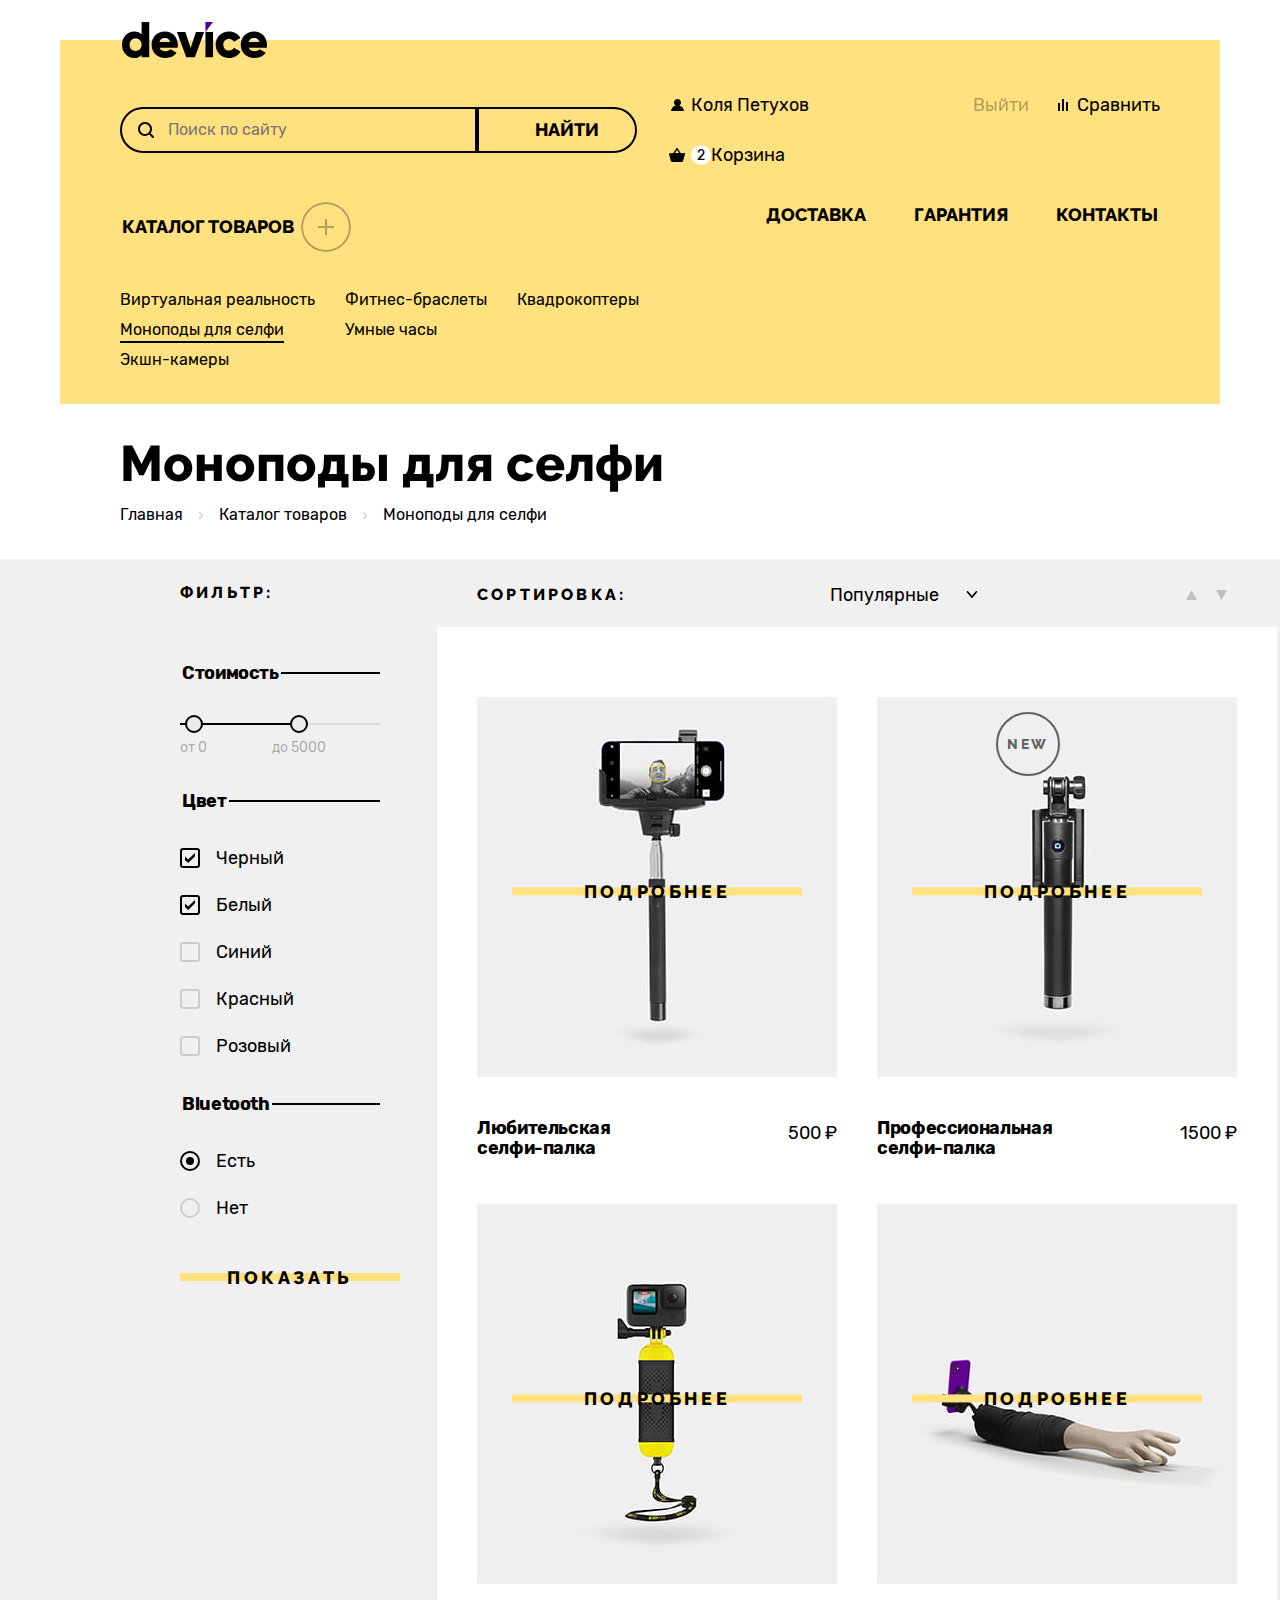
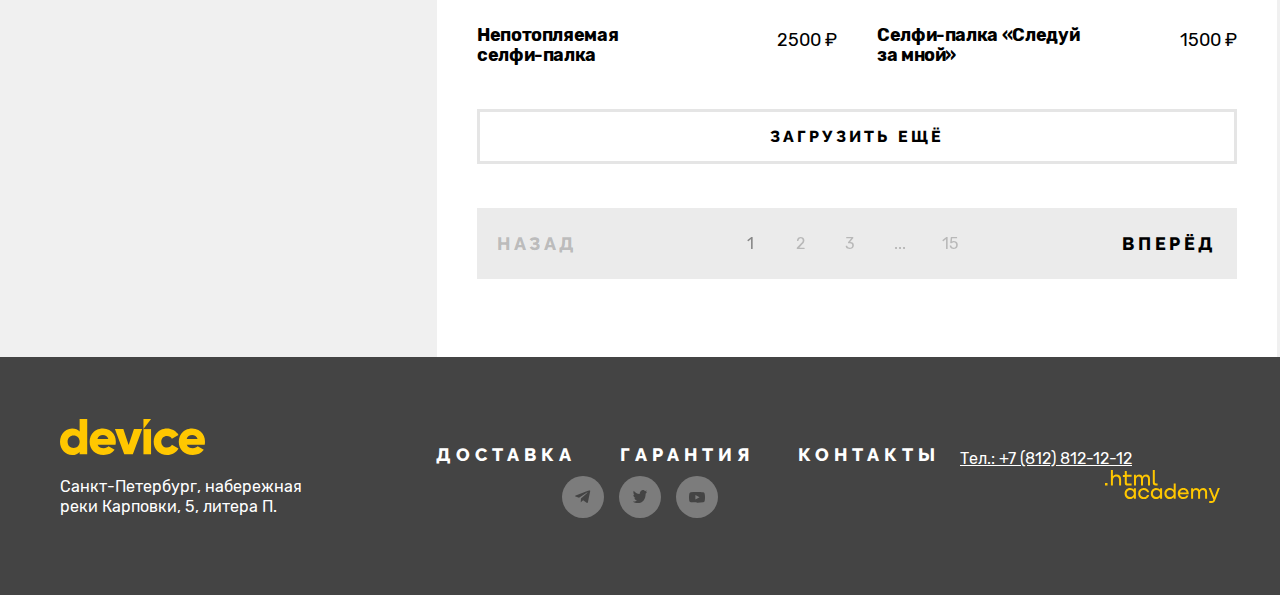
==== commit 1327820f: "редактирует проект" ====
--- a/catalog.html
+++ b/catalog.html
@@ -1,292 +1,343 @@
+<!DOCTYPE html>
 <html lang="ru">
 
-    <head>
-        <meta charset="utf-8">
-        <title>Каталог</title>
-        <link rel="stylesheet" href="styles/styles.css">
-    </head>
-
-    <body>
-        <!-- Шапка -->
-        <div class="page-container">
-            <header class="page-header">
-                <a class="logo-header" href="index.html">
-                    <svg width="145" height="36" xmlns="http://www.w3.org/2000/svg">
-                        <path
-                            d="M27.22 0v35.3h-7.6v-2.4c-1.7 1.9-4.1 3.1-7.51 3.1C5.5 36 0 30.2 0 22.7 0 15.2 5.5 9.4 12.1 9.4c3.41 0 5.91 1.2 7.51 3.1V0h7.6Zm-7.6 22.7c0-3.8-2.5-6.2-6.01-6.2-3.5 0-6 2.4-6 6.2 0 3.8 2.5 6.2 6 6.2 3.5-.1 6-2.4 6-6.2ZM43.73 29.2c2.1 0 3.8-.8 4.8-1.9l6.1 3.5c-2.5 3.4-6.2 5.2-11 5.2-8.6 0-14.01-5.8-14.01-13.3 0-7.5 5.4-13.3 13.4-13.3 7.41 0 12.82 5.7 12.82 13.3 0 1.1-.1 2.1-.3 3H37.63c1 2.6 3.3 3.5 6.1 3.5Zm4.6-9.1c-.8-2.9-3.1-4-5.4-4-2.9 0-4.8 1.4-5.5 4h10.9ZM82.16 10.1l-9.31 25.2h-8.6l-9.31-25.2h8.4l5.3 16 5.31-16h8.2ZM83.46 10.1h7.6v25.2h-7.6V10.1ZM93.67 22.7c0-7.5 5.7-13.3 13.4-13.3 4.9 0 9.21 2.6 11.41 6.5l-6.6 3.8c-.9-1.8-2.7-2.8-4.9-2.8-3.3 0-5.71 2.4-5.71 5.8 0 3.5 2.4 5.8 5.7 5.8 2.2 0 4.1-1.1 4.9-2.8l6.61 3.8c-2.1 3.9-6.4 6.5-11.4 6.5-7.71 0-13.41-5.8-13.41-13.3ZM132.9 29.2c2.1 0 3.8-.8 4.8-1.9l6.1 3.5c-2.5 3.4-6.2 5.2-11 5.2-8.61 0-14.02-5.8-14.02-13.3 0-7.5 5.5-13.3 13.41-13.3 7.4 0 12.81 5.7 12.81 13.3 0 1.1-.1 2.1-.3 3h-17.91c1 2.6 3.3 3.5 6.1 3.5Zm4.7-9.1c-.8-2.9-3.1-4-5.4-4-2.91 0-4.81 1.4-5.51 4h10.9Z"
-                            fill="#000" />
-                        <path d="M83.46 0v10.1L91.06 0h-7.6Z" fill="#510094" />
-                    </svg>
-                    <span class="visually-hidden">Логотип интернет-магазина «Device»</span>
+  <head>
+    <meta charset="utf-8">
+    <title>Каталог</title>
+    <link rel="stylesheet" href="styles/styles.css">
+  </head>
+
+  <body>
+    <!-- Шапка -->
+    <header class="page-header">
+      <div class="page-container container">
+        <a class="logo-header" href="index.html" aria-current="page">
+          <img src="images/logo.svg" width="145" height="36" alt="Логотип компании Device.">
+          <span class="visually-hidden">Логотип интернет-магазина «Device»</span>
+        </a>
+        <div class="page-header-user">
+          <form class="search" action="https://echo.htmlacademy.ru" method="get">
+            <label class="label-form-search visually-hidden">Напишите ваш запрос на поиск по сайту</label>
+            <input class="search-header" placeholder="Поиск по сайту" type="search">
+            <button class="button button-find" type="submit">Найти</button>
+          </form>
+          <ul class="menu-user list-reset">
+            <li class="menu-user-item ">
+              <a class="menu-user-link menu-user-link-login" href="#">Коля Петухов</a>
+            </li>
+            <li class="menu-user-item">
+              <a class="menu-user-link menu-user-link-logaut" href="#">Выйти</a>
+            </li>
+            <li class="menu-user-item">
+              <a class="menu-user-link menu-user-link-compare" href="#">Сравнить</a>
+            </li>
+            <li class="menu-user-item  menu-user-item-basket">
+              <a class="menu-user-link menu-user-link-basket" href="#">
+                <span class="menu-user-link-num">2</span>
+                Корзина</a>
+            </li>
+          </ul>
+        </div>
+        <nav class="navigation">
+          <ul class="header-nav list-reset">
+            <li class="navigation-item navigation-item-catalog">
+              <a class="navigation-link navigation-link-catalog" href="catalog.html">Каталог товаров</a>
+              <div class="navigation-catalog-container">
+                <ul class="grop-down-navigation grop-down-navigation-mobile list-reset">
+                  <li class="drop-down-catalog">
+                    <a class="drop-down-catalog-link" href="#">Виртуальная реальность</a>
+                  </li>
+                  <li class="drop-down-catalog">
+                    <a class="drop-down-catalog-link drop-down-catalog-link-current" href="catalog.html">Моноподы для
+                      cелфи</a>
+                  </li>
+                  <li class="drop-down-catalog">
+                    <a class="drop-down-catalog-link" href="#">Экшн-камеры</a>
+                  </li>
+                </ul>
+                <ul class="grop-down-navigation grop-down-navigation-smart list-reset">
+
+                  <li class="drop-down-catalog">
+                    <a class="drop-down-catalog-link" href="#">Фитнес-браслеты</a>
+                  </li>
+                  <li class="drop-down-catalog">
+                    <a class="drop-down-catalog-link" href="#">Умные часы</a>
+                  </li>
+                </ul>
+                <ul class="grop-down-navigation grop-down-navigation-video list-reset">
+                  <li class="drop-down-catalog">
+                    <a class="drop-down-catalog-link" href="#">Квадрокоптеры</a>
+                  </li>
+                </ul>
+              </div>
+            </li>
+            <li class="navigation-item">
+              <a class="navigation-link" href="#delivery">Доставка</a>
+            </li>
+            <li class="navigation-item">
+              <a class="navigation-link" href="#">Гарантия</a>
+            </li>
+            <li class="navigation-item">
+              <a class="navigation-link" href="#contacts">Контакты</a>
+            </li>
+          </ul>
+        </nav>
+      </div>
+    </header>
+    <!-- Основная страница -->
+    <main class="main main-inner">
+
+      <section class="inner-header">
+        <div class="inner-container container">
+          <h1 class="title main-page-title">Моноподы для селфи</h1>
+          <ul class="breadcrumbs list-reset">
+            <li class="breadcrumbs-item">
+              <a class="breadcrumbs-link" href="#">Главная</a>
+            </li>
+            <li class="breadcrumbs-item">
+              <a class="breadcrumbs-link" href="#">Каталог товаров</a>
+            </li>
+            <li class="breadcrumbs-item">
+              <a class="breadcrumbs-link breadcrumbs-link-current" href="catalog.html" aria-current="page">Моноподы для
+                селфи</a>
+            </li>
+          </ul>
+        </div>
+      </section>
+      <section class="catalog">
+        <div class="catalog-container container">
+          <h2 class="visually-hidden">Список товаров с фильтрами</h2>
+          <div class="filter">
+            <h3 class="catalog-title catalog-title-filter">Фильтр:</h3>
+            <form class="filter-form" action="https://echo.htmlacademy.ru/" method="get">
+              <fieldset class="filter-group filter-group-price">
+                <legend class="filter-title">Стоимость</legend>
+                <div class="range-container">
+                  <div class="range-base">
+                    <div class="range-content range-content-min">
+                      <input class="range-input visually-hidden" id="min-value" type="number" value="0" name="mim-value"
+                        aria-label="Минимальное значение">
+                      <button class="range-button range-button-min" type="button">
+                        <span class="visually-hidden">Минимальное значение</span>
+                      </button>
+                      <label class="range-value" for="min-value">от&nbsp;0</label>
+                    </div>
+                    <div class="range-content range-content-max">
+                      <input class="range-input visually-hidden" id="max-value" type="number" value="5000"
+                        name="max-value" aria-label="Максимальное значение">
+                      <button class="range-button range-button-max" type="button">
+                        <span class="visually-hidden">Максимальное значение</span>
+                      </button>
+                      <label class="range-value" for="max-value">до&nbsp;5000</label>
+                    </div>
+                  </div>
+                </div>
+              </fieldset>
+              <fieldset class="filter-group filter-group-check">
+                <legend class="filter-title">Цвет</legend>
+                <ul class="filter-list list-reset">
+                  <li class="filter-item">
+                    <label class="filter-label" for="black">
+                      <input class="filter-input filter-input-check" id="black" name="black" type="checkbox" checked>
+                      <span class="filter-label-text">Черный</span>
+                    </label>
+                  </li>
+                  <li class="filter-item">
+                    <label class="filter-label" for="white">
+                      <input class="filter-input filter-input-check" id="white" name="white" type="checkbox" checked>
+                      <span class="filter-label-text">Белый</span>
+                    </label>
+                  </li>
+                  <li class="filter-item">
+                    <label class="filter-label" for="blue">
+                      <input class="filter-input filter-input-check" id="blue" name="blue" type="checkbox">
+                      <span class="filter-label-text">Синий</span>
+                    </label>
+                  </li>
+                  <li class="filter-item">
+                    <label class="filter-label" for="red">
+                      <input class="filter-input filter-input-check" id="red" name="red" type="checkbox">
+                      <span class="filter-label-text">Красный</span>
+                    </label>
+                  </li>
+                  <li class="filter-item">
+                    <label class="filter-label" for="pink">
+                      <input class="filter-input filter-input-check" id="pink" name="pink" type="checkbox">
+                      <span class="filter-label-text">Розовый</span>
+                    </label>
+                  </li>
+                </ul>
+              </fieldset>
+              <fieldset class="filter-group filter-group-radio">
+                <legend class="filter-title">Bluetooth</legend>
+                <ul class="filter-list list-reset">
+                  <li class="filter-item">
+                    <label class="filter-label" for="bluetooth-yes">
+                      <input class="filter-input filter-input-radio" id="bluetooth-yes" name="bluetooth" type="radio"
+                        value="yes" checked>
+                      Есть
+                    </label>
+                  </li>
+                  <li class="filter-item">
+                    <label class="filter-label" for="bluetooth-no">
+                      <input class="filter-input filter-input-radio" id="bluetooth-no" name="bluetooth" type="radio"
+                        value="no">
+                      Нет
+                    </label>
+                  </li>
+                </ul>
+              </fieldset>
+              <button class="filter-submit button button-light" type="submit">Показать</button>
+            </form>
+          </div>
+          <div class="sorting">
+            <div class="sorting-header">
+              <h2 class="catalog-title">Сортировка:</h2>
+              <select class="sorting-select" aria-label="Сортировка">
+                <option value="popular">Популярные</option>
+                <option value="cost">Дорогие</option>
+                <option value="cost">Дешёвые</option>
+              </select>
+              <ul class="sorting-dir list-reset">
+                <li class="sorting-dir-item">
+                  <a class="sorting-dir-link sorting-dir-link-asc" href="#" aria-label="По возрастанию"></a>
+                </li>
+                <li class="sorting-dir-item">
+                  <a class="sorting-dir-link sorting-dir-link-desc" href="#" aria-label="По убыванию"></a>
+                </li>
+              </ul>
+            </div>
+            <div class="sorting-result">
+              <ul class="product-list list-reset">
+                <li class="product-card">
+                  <a class="card-link" href="#">
+                    <div class="card-img">
+                      <span class="card-img-btn button button-light">Подробнее</span>
+                      <img src="images/product-1.jpg" width="360" height="380" alt="Любительская селфи-палка">
+                    </div>
+                    <div class="card-descript">
+                      <h2 class="card-title">Любительская <br>селфи-палка</h2>
+                      <p class="card-price">500 ₽</p>
+                    </div>
+                  </a>
+                </li>
+                <li class="product-card product-card-new">
+                  <a class="card-link" href="#">
+                    <div class="card-img">
+                      <span class="card-img-btn button button-light">Подробнее</span>
+                      <img src="images/product-2.jpg" width="360" height="380" alt="Профессиональная селфи-палка">
+                    </div>
+                    <div class="card-descript">
+                      <h2 class="card-title">Профессиональная <br>селфи-палка</h2>
+                      <p class="card-price">1500 ₽</p>
+                    </div>
+                  </a>
+                </li>
+                <li class="product-card">
+                  <a class="card-link" href="#">
+                    <div class="card-img">
+                      <span class="card-img-btn button button-light">Подробнее</span>
+                      <img src="images/product-3.jpg" width="360" height="380" alt="Непотопляемая селфи-палка">
+                    </div>
+                    <div class="card-descript">
+                      <h2 class="card-title">Непотопляемая <br>селфи-палка</h2>
+                      <p class="card-price">2500 ₽</p>
+                    </div>
+                  </a>
+                </li>
+                <li class="product-card">
+                  <a class="card-link" href="#">
+                    <div class="card-img">
+                      <span class="card-img-btn button button-light">Подробнее</span>
+                      <img src="images/product-4.jpg" width="360" height="380" alt="Селфи-палка «Следуй за мной»">
+                    </div>
+                    <div class="card-descript">
+                      <h2 class="card-title">Селфи-палка «Следуй <br>за мной»</h2>
+                      <p class="card-price">1500 ₽</p>
+                    </div>
+                  </a>
+                </li>
+              </ul>
+              <a class="product-card-more button" href="#">Загрузить ещё</a>
+              <div class="pagination">
+                <a class="pagination-btn pagination-btn-prev pagination-btn-disabled" href="#">Назад</a>
+                <ul class="pagination-list list-reset">
+                  <li class="pagination-list-item">
+                    <a class="pagination-link pagination-link-current" href="#" aria-current="page">1</a>
+                  </li>
+                  <li class="pagination-list-item">
+                    <a class="pagination-link">2</a>
+                  </li>
+                  <li class="pagination-list-item">
+                    <a class="pagination-link">3</a>
+                  </li>
+                  <li class="pagination-list-item">
+                    <a class="pagination-link">...</a>
+                  </li>
+                  <li class="pagination-list-item">
+                    <a class="pagination-link">15</a>
+                  </li>
+                </ul>
+                <a class="pagination-btn pagination-btn-next" href="#">Вперёд</a>
+              </div>
+            </div>
+          </div>
+        </div>
+      </section>
+    </main>
+
+    <!-- Подвал -->
+    <footer class="page-footer">
+      <div class="page-footer-wrapper container">
+        <h2 class="visually-hidden">Контактные данные интернет-магазина и быстрая навигация по интернет-магазину
+        </h2>
+        <div class="page-footer-container">
+          <section class="store-contacts">
+            <a class="logo-footer" href="index.html" aria-current="page">
+              <img src="images/logo-footer.svg" width="145" height="36" alt="Логотип компании Device.">
+            </a>
+            <p class="store-address">Санкт-Петербург, набережная
+              реки Карповки, 5, литера П.</p>
+          </section>
+          <section class="store-menu">
+            <ul class="footer-nav list-reset">
+              <li class="nav-item">
+                <a class="nav-link" href="#delivery">Доставка</a>
+              </li>
+              <li class="nav-item">
+                <a class="nav-link" href="#">Гарантия</a>
+              </li>
+              <li class="nav-item">
+                <a class="nav-link" href="#contacts">Контакты</a>
+              </li>
+            </ul>
+            <ul class="social list-reset">
+              <li class="social-item">
+                <a class="social-link social-link-telegram" href="https://t.me/htmlacademy">
+                  <span class="visually-hidden">Telegram</span>
                 </a>
-                <div class="page-header-user">
-                    <form class="search" action="" method="get">
-                        <span class="visually-hidden">Напишите ваш запрос на поиск по сайту</span>
-                        <input class="search-header" placeholder="Поиск по сайту" type="search">
-                        <button class="button button-find" type="submit">Найти</button>
-                    </form>
-                    <ul class="user-navigation">
-                        <li class="user-navigation-item">
-                            <button class="button navigation-link-login" href="#">Войти</button>
-                        </li>
-                        <li class="user-navigation-item">
-                            <button class="button navigation-link-compare" href="#">Сравнить</a>
-                        </li>
-                        <li class="user-navigation-item">
-                            <button class="button navigation-link-basket" href="#">Корзина</a>
-                        </li>
-                    </ul>
-                </div>
-                <nav class="navigation">
-                    <ul>
-                        <li class="navigation-item">
-                            <a class="navigation-link" href="#">Каталог товаров</a>
-                            <ul class="grop-down-navigation">
-                                <li class="drop-down-catalog">
-                                    <ul class="drop-down-catalog-products">
-                                        <li class="drop-down-catalog-item">
-                                            <a class="drop-down-catalog-link" href="#">Виртуальная реальность</a>
-                                        </li>
-                                        <li class="drop-down-catalog-item">
-                                            <a class="drop-down-catalog-link" href="catalog.html">Моноподы для
-                                                cелфи</a>
-                                        </li>
-                                        <li class="drop-down-catalog-item">
-                                            <a class="drop-down-catalog-link" href="#">Экшн-камеры</a>
-                                        </li>
-                                    </ul>
-                                </li>
-                                <li class="drop-down-catalog">
-                                    <ul class="drop-down-catalog-products">
-                                        <li class="drop-down-catalog-item">
-                                            <a class="drop-down-catalog-link" href="#">Фитнес-браслеты</a>
-                                        </li>
-                                        <li class="drop-down-catalog-item">
-                                            <a class="drop-down-catalog-link" href="#">Умные часы</a>
-                                        </li>
-                                    </ul>
-                                </li>
-                                <li class="drop-down-catalog">
-                                    <ul class="drop-down-catalog-products">
-                                        <li class="drop-down-catalog-item">
-                                            <a class="drop-down-catalog-link" href="#">Квадрокоптеры</a>
-                                        </li>
-                                    </ul>
-                                </li>
-                            </ul>
-                        </li>
-                        <li class="navigation-item">
-                            <a class="navigation-link" href="#">Доставка</a>
-                        </li>
-                        <li class="navigation-item">
-                            <a class="navigation-link" href="#">Гарантия</a>
-                        </li>
-                        <li class="navigation-item">
-                            <a class="navigation-link" href="#">Контакты</a>
-                        </li>
-                    </ul>
-                </nav>
-            </header>
-            <!-- Основная страница -->
-            <main class="main-inner">
-                <header class="inner-header">
-                    <h1 class="inner-header-title">Моноподы для селфи</h1>
-                    <ul class="breadcrumbs">
-                        <li class="breadcrumbs-item">
-                            <a class="breadcrumbs-link" href="index.html">Главная</a>
-                        </li>
-                        <li class="breadcrumbs-item">
-                            <a class="breadcrumbs-link" href="#">Каталог товаров</a>
-                        </li>
-                        <li class="breadcrumbs-item">
-                            <a class="breadcrumbs-link" href="#">Моноподы для селфи</a>
-                        </li>
-                    </ul>
-                </header>
-                <section class="catalog-products">
-                    <h2 class="visually-hidden">Список товаров с фильтрами</h2>
-                    <h3 class="filter">Фильтр:</h3>
-                    <form class="catalog-filter" action="https://echo.htmlacademy.ru/" method="get">
-                        <fieldset class="catalog-filter-group">
-                            <legend class="catalog-filter-title">Цвет</legend>
-                            <ul class="catalog-filter-list">
-                                <li class="catalog-filter-item">
-                                    <label class="control">
-                                        <input class="control-input" type="checkbox" name="bed-head-for-men" checked>
-                                        Черный
-                                    </label>
-                                </li>
-                                <li class="catalog-filter-item">
-                                    <label class="control">
-                                        <input class="control-input" type="checkbox" name="homme-deep-cleansing-cool"
-                                            checked>
-                                        Белый
-                                    </label>
-                                </li>
-                                <li class="catalog-filter-item">
-                                    <label class="control">
-                                        <input class="control-input" type="checkbox" name="so-intense">
-                                        Синий
-                                    </label>
-                                </li>
-                                <li class="catalog-filter-item">
-                                    <label class="control">
-                                        <input class="control-input" type="checkbox" name="sprekenhus">
-                                        Красный
-                                    </label>
-                                </li>
-                                <li class="catalog-filter-item">
-                                    <label class="control">
-                                        <input class="control-input" type="checkbox" name="firm-storе">
-                                        Розовый
-                                    </label>
-                                </li>
-                            </ul>
-                        </fieldset>
-                        <fieldset class="catalog-filter-group">
-                            <legend class="catalog-filter-title">Bluetooth</legend>
-                            <ul class="catalog-filter-list">
-                                <li class="catalog-filter-item">
-                                    <label class="control">
-                                        <input class="control-input" type="radio" name="product-group"
-                                            value="shaving-supplies" checked>
-                                        Есть
-                                    </label>
-                                </li>
-                                <li class="catalog-filter-item">
-                                    <label class="control">
-                                        <input class="control-input" type="radio" name="product-group"
-                                            value="care-products">
-                                        Нет
-                                    </label>
-                                </li>
-                            </ul>
-                        </fieldset>
-                        <button class="button-show" type="submit">Показать</button>
-                    </form>
-
-                    <select class="select-control" aria-label="Сортировка">
-                        <h4 class="sorting">сортировка:</h4>
-                        <option class="popular" value="popular">Популярные</option>
-                    </select>
-                    <a href="#" class="button-arrow">
-                        <span class="visually-hidden">Вверх</span>
-                    </a>
-                    <a class="button-arrow" href="#">
-                        <span class="visually-hidden">Вниз</span>
-                    </a>
-                    <div class="products-list">
-                        <ul class="product-list">
-                            <li class="product-card">
-                                <img class="card-product__image" src="images/product-1.svg" width="360" height="380"
-                                    alt="Фотография любительской селфи-палки.">
-                                <h4 class="product-card-title">
-                                    <a class="product-card-catalog-link" href="#">Любительская селфи-палка</a>
-                                </h4>
-                                <p class="price-product">500 ₽</p>
-                            </li>
-                            <li class="product-card">
-                                <img class="card-product__image" src="images/product-2.svg" width="360" height="380"
-                                    alt="Фотография профессиональной селфи-палки.">
-                                <h4 class="product-card-title">
-                                    <a class="product-card-catalog-link" href="#">Профессиональная селфи-палка </a>
-                                </h4>
-                                <p class="price-product">1500 ₽</p>
-                            </li>
-                            <li class="product-card">
-                                <img class="card-product__image" src="images/product-3.svg" width="360" height="380"
-                                    alt="Фотография непотопляемой селфи-палки.">
-                                <h4 class="product-card-title">
-                                    <a class="product-card-catalog-link" href="#">Непотопляемая селфи-палка</a>
-                                </h4>
-                                <p class="price-product">2500 ₽</p>
-                            </li>
-                            <li class="product-card">
-                                <img class="card-product__image" src="images/product-4.svg" width="360" height="380"
-                                    alt="Фотография селфи-палки «Следуй за мной».">
-                                <h4 class="product-card-title">
-                                    <a class="product-card-catalog-link" href="#">Селфи-палка «Следуй за мной»</a>
-                                </h4>
-                                <p class="price-product">1500 ₽</p>
-                            </li>
-                        </ul>
-                        <button class="button-loading">Загрузить ещё</button>
-                        <div class="pagination">
-                            <a class="button-back">Назад</a>
-                            <ul class="pagination-list">
-                                <li class="pagination-list-item">
-                                    <a class="pagination-link pagination-link-current">1</a>
-                                </li>
-                                <li class="pagination-list-item">
-                                    <a class="pagination-link">2</a>
-                                </li>
-                                <li class="pagination-list-item">
-                                    <a class="pagination-link">3</a>
-                                </li>
-                                <li class="pagination-list-item">
-                                    <a class="pagination-link">...</a>
-                                </li>
-                                <li class="pagination-list-item">
-                                    <a class="pagination-link">15</a>
-                                </li>
-                            </ul>
-                            <a class="button-forward">Вперёд</a>
-                        </div>
-                    </div>
-                </section>
-            </main>
-
-            <!-- Подвал -->
-            <footer class="page-footer">
-                <h2 class="visually-hidden">Контактные данные интернет-магазина и быстрая навигация по интернет-магазину
-                </h2>
-                <div class="page-footer-container">
-                    <section class="store-contacts">
-                        <a class="logo-footer">
-                            <svg width="145" height="36" xmlns="http://www.w3.org/2000/svg">
-                                <path
-                                    d="M27.22 0v35.3h-7.6v-2.4c-1.7 1.9-4.1 3.1-7.51 3.1C5.5 36 0 30.2 0 22.7 0 15.2 5.5 9.4 12.1 9.4c3.41 0 5.91 1.2 7.51 3.1V0h7.6Zm-7.6 22.7c0-3.8-2.5-6.2-6.01-6.2-3.5 0-6 2.4-6 6.2 0 3.8 2.5 6.2 6 6.2 3.5-.1 6-2.4 6-6.2ZM43.73 29.2c2.1 0 3.8-.8 4.8-1.9l6.1 3.5c-2.5 3.4-6.2 5.2-11 5.2-8.6 0-14.01-5.8-14.01-13.3 0-7.5 5.4-13.3 13.41-13.3 7.4 0 12.8 5.7 12.8 13.3 0 1.1-.1 2.1-.3 3h-17.9c1 2.6 3.3 3.5 6.1 3.5Zm4.6-9.1c-.8-2.9-3.1-4-5.4-4-2.9 0-4.8 1.4-5.5 4h10.9ZM82.16 10.1l-9.31 25.2h-8.6l-9.31-25.2h8.4l5.3 16 5.31-16h8.2ZM83.46 10.1h7.6v25.2h-7.6V10.1ZM93.66 22.7c0-7.5 5.7-13.3 13.41-13.3 4.9 0 9.21 2.6 11.41 6.5l-6.6 3.8c-.9-1.8-2.7-2.8-4.9-2.8-3.3 0-5.71 2.4-5.71 5.8 0 3.5 2.4 5.8 5.7 5.8 2.2 0 4.1-1.1 4.9-2.8l6.61 3.8c-2.1 3.9-6.4 6.5-11.4 6.5-7.71 0-13.42-5.8-13.42-13.3ZM132.9 29.2c2.1 0 3.8-.8 4.8-1.9l6.1 3.5c-2.5 3.4-6.2 5.2-11 5.2-8.61 0-14.02-5.8-14.02-13.3 0-7.5 5.5-13.3 13.41-13.3 7.4 0 12.81 5.7 12.81 13.3 0 1.1-.1 2.1-.3 3h-17.91c1 2.6 3.3 3.5 6.1 3.5Zm4.7-9.1c-.8-2.9-3.1-4-5.4-4-2.91 0-4.81 1.4-5.51 4h10.9ZM83.46 0v10.1L91.06 0h-7.6Z"
-                                    fill="#FFC700" />
-                            </svg>
-                        </a>
-                        <p class="store-address">Санкт-Петербург, набережная
-                            реки Карповки, 5, литера П.</p>
-                    </section>
-                    <section class="store-menu">
-                        <ul class="store-navigation">
-                            <li class="navigation-links">
-                                <a class="navigation-link shipping" href="#">Доставка</a>
-                            </li>
-                            <li class="navigation-links">
-                                <a class="navigation-link guarantee" href="#">Гарантия</a>
-                            </li>
-                            <li class="navigation-links">
-                                <a class="navigation-link contacts-store" href="#">Контакты</a>
-                            </li>
-                        </ul>
-                        <ul class="social">
-                            <li class="social-network button-telegram">
-                                <a class="social-link" href="#"></a>
-                                <span class="visually-hidden">Телеграмм</span>
-                            </li>
-                            <li class="social-network button-youtube">
-                                <a class="social-link" href="#"></a>
-                                <span class="visually-hidden">Youtube</span>
-                            </li>
-                            <li class="social-network button-twitter">
-                                <a class="social-link" href="#"></a>
-                                <span class="visually-hidden">Твиттер</span>
-                            </li>
-                        </ul>
-                    </section>
-                    <section class="information-footer">
-                        <a class="contacts-address-phone" href="tel:+78128121212">Тел.: +7 (812) 812-12-12</a>
-                        <a class="academy-link" href="https://htmlacademy.ru/"></a>
-                    </section>
-                </div>
-            </footer>
+              </li>
+              <li class="social-item">
+                <a class="social-link social-link-youtube" href="https://www.youtube.com/user/htmlacademyru">
+                  <span class="visually-hidden">Youtube</span>
+                </a>
+              </li>
+              <li class="social-item">
+                <a class="social-link social-link-twitter" href="https://twitter.com/htmlacademy_ru">
+                  <span class="visually-hidden">Твиттер</span>
+                </a>
+              </li>
+            </ul>
+          </section>
+          <section class="information-footer">
+            <a class="contacts-address-phone" href="tel:+78128121212">Тел.: +7 (812) 812-12-12</a>
+            <a class="academy-link" href="https://htmlacademy.ru/">
+              <span class="visually-hidden">HTMLAcademy</span>
+            </a>
+          </section>
         </div>
-
-    </body>
+      </div>
+    </footer>
+  </body>
 
 </html>
--- a/styles/styles.css
+++ b/styles/styles.css
@@ -22,6 +22,10 @@
     font-display: swap;
 }
 
+.html {
+    height: 100%;
+}
+
 body {
     font-family: "Rubik", sans-serif;
     font-weight: 400;
@@ -29,27 +33,189 @@
     line-height: 30px;
     background-color: #ffffff;
     color: #000000;
+    height: 100%;
+    width: auto;
+
+    /* width: 1440px; */
+    display: flex;
+    flex-direction: column;
+    margin: 0;
 }
 
 .page-container {
-    background-color: #ffffff;
+    padding: 0 60px;
+    background-image: linear-gradient(180deg, #fff 20px, #ffe17f 20px);
+}
+
+.container {
+    width: 1040px;
+    margin: 0 auto;
 }
 
 /* Шапка */
+.page-header-user {
+    display: grid;
+    grid-template-columns: 517px 1fr;
+    align-items: center;
+    gap: 26px;
+    margin-bottom: 30px;
+}
+
+.page-header {
+    padding-top: 20px;
+}
+
+.logo-header {
+    display: block;
+    margin-bottom: 30px;
+    height: 36px;
+    width: 145px;
+    border: 2px solid transparent;
+}
+
+.page-header-container {
+    width: 1160px;
+    margin: 0 auto;
+    background-color: #FFE17F;
+}
+
+.menu-user {
+    display: flex;
+    flex-wrap: wrap;
+    align-items: center;
+    gap: 20px;
+}
+
+.menu-user-item:first-child {
+    margin-right: auto;
+}
+
+.menu-user-link-logaut {
+    padding: 0;
+    opacity: 0.3;
+}
+
+.list-reset {
+    list-style: none;
+    padding: 0;
+    margin: 0;
+}
+
+.label-form-search {
+    position: relative;
+    width: 100%;
+}
+
+.search {
+    display: grid;
+    grid-template-columns: 1fr auto;
+    align-items: start;
+}
 
 .search-header {
     font-family: "Rubik", sans-serif;
     font-weight: 400;
     font-size: 16px;
     line-height: 20px;
+    padding: 8px 15px 9px 46px;
+    border: 2px solid #000000;
+    border-radius: 50px 0 0 50px;
+    background-color: #FFE17F;
+    grid-column: 1 / 1;
+    display: block;
+    width: 100%;
+    height: 100%;
+    background-image: url(../images/icons/search.svg);
+    background-repeat: no-repeat;
+    background-size: 16px 16px;
+    background-position: 16px center;
+}
+
+.button-find {
+    width: 160px;
+    border: 2px solid #000000;
+    border-radius: 0 50px 50px 0;
+    padding: 10px 56px;
+    background-color: #FFE17F;
+    text-transform: none;
+    letter-spacing: normal;
+}
+
+.menu-user-link {
+    font-family: "Rubik", sans-serif;
+    font-weight: 400;
+    font-size: 18px;
+    line-height: 30px;
+    text-decoration: none;
+    color: #000000;
+    display: flex;
+    align-items: center;
+}
+
+.menu-user-link::before {
+    content: "";
+    width: 16px;
+    height: 14px;
+    padding-left: 12px;
+}
+
+.menu-user-link-login::before {
+    background: url(../images/icons/login.svg);
+    background-repeat: no-repeat;
+    background-position: center;
+}
+
+.menu-user-link-compare::before {
+    background: url(../images/icons/compare.svg);
+    background-repeat: no-repeat;
+    background-position: center;
+}
+
+.menu-user-link-basket::before {
+    background: url(../images/icons/basket.svg);
+    background-repeat: no-repeat;
+    background-position: center;
+}
+
+.menu-user-link-num {
+    content: "";
+    width: 20px;
+    height: 20px;
+    top: 5px;
+    left: -8px;
+    background-color: #fff;
+    border-radius: 50%;
+    display: flex;
+    justify-content: center;
+    align-items: center;
+    overflow: hidden;
+    font-size: 14px;
+    line-height: 17px;
+    color: #000;
+    z-index: 1;
 }
 
 .button {
-    font-family: "Rubik", sans-serif;
-    font-weight: 400;
-    font-size: 16px;
-    line-height: 20px;
+    font-family: "Raleway", sans-serif;
+    font-weight: 800;
+    font-size: 18px;
+    line-height: 21.13px;
     text-align: center;
+    text-decoration: none;
+    color: #000000;
+    text-transform: uppercase;
+}
+
+.header-nav {
+    display: flex;
+    flex-wrap: wrap;
+    justify-content: flex-end;
+    gap: 44px;
+    position: relative;
+}
+
+.navigation-item-catalog {
+    margin-right: auto;
 }
 
 .navigation-link {
@@ -60,6 +226,42 @@
     text-transform: uppercase;
     text-decoration: none;
     color: #000000;
+    position: relative;
+    border: 2px solid transparent;
+}
+
+.navigation-link-catalog {
+    display: flex;
+    flex-wrap: wrap;
+    column-gap: 7px;
+    align-items: center;
+}
+
+.navigation-link-catalog::after {
+    content: "";
+    display: block;
+    width: 50px;
+    height: 50px;
+    border-radius: 50%;
+    background-image: url(../images/icons/plus.svg);
+    background-repeat: no-repeat;
+}
+
+.navigation-catalog-container {
+    display: flex;
+    gap: 30px;
+    padding: 30px 0;
+}
+
+.nav-link {
+    font-family: "Raleway", sans-serif;
+    font-weight: 800;
+    font-size: 18px;
+    line-height: 21.13px;
+    text-transform: uppercase;
+    text-decoration: none;
+    color: #ffffff;
+    letter-spacing: 5px;
 }
 
 .drop-down-catalog-link {
@@ -71,9 +273,159 @@
     color: #000000;
 }
 
+.drop-down-catalog-link-current {
+    text-decoration: 2px;
+    outline: none;
+    pointer-events: none;
+    text-decoration-color: inherit;
+    text-decoration-line: underline;
+    text-decoration-style: solid;
+    text-underline-offset: 6px;
+}
+
 /* Главная страница */
-
-.product-title {
+.main {
+    flex-grow: 1;
+}
+
+.slider-container {
+    width: 1160px;
+}
+
+.slider {
+    margin-top: -19px;
+}
+
+.slider-list {
+    margin-bottom: 6px;
+    counter-reset: slide;
+}
+
+.slider-item-active {
+    display: block;
+}
+
+.slider-item {
+    display: grid;
+    position: relative;
+    grid-template-columns: repeat(2, 1fr);
+    gap: 40px;
+    background-color: #ffe17f;
+    background-image: linear-gradient(180deg, #ffe17f 133px, #ffffff 133px);
+    counter-increment: slider;
+}
+
+.slider-item::after {
+    content: "0" counter(slider);
+    position: absolute;
+    top: 65px;
+    right: 50px;
+    font-weight: 700;
+    font-size: 180px;
+    line-height: 30px;
+    color: #ffffff;
+}
+
+.slider-arrows-container {
+    position: absolute;
+    display: flex;
+    width: 530px;
+    top: 41%;
+    left: 30px;
+    justify-content: space-between;
+    transform: translateY(-50%);
+}
+
+.slider-arrow {
+    display: inline-block;
+    width: 20px;
+    height: 61px;
+    background-color: transparent;
+    background-image: url(../images/icons/arrow.svg);
+    background-repeat: no-repeat;
+    background-position: center;
+    background-size: contain;
+    border: none;
+    cursor: pointer;
+}
+
+.slider-arrow-next {
+    transform: rotate(180deg);
+}
+
+.slider-pagination-list {
+    display: flex;
+    gap: 20px;
+    flex-wrap: wrap;
+    justify-content: center;
+}
+
+.slider-pagination-button {
+    position: relative;
+    display: block;
+    width: 12px;
+    height: 12px;
+    margin: 0;
+    padding: 0;
+    background-color: transparent;
+    border: 2px solid #000000;
+    border-radius: 50%;
+    cursor: pointer;
+}
+
+.slider-pagination-button-active {
+  background-color: #000000;
+}
+
+.slider-info {
+    position: relative;
+    z-index: 1;
+    padding: 105px 0 20px;
+}
+
+.products-container {
+    width: 1160px;
+}
+
+.product-list-main {
+    display: grid;
+    grid-template-columns: repeat(6, 1fr);
+    gap: 40px;
+}
+
+.product-image {
+    margin: 0;
+}
+
+.slider-title {
+    margin-bottom: 29px;
+    width: 545px;
+}
+
+.button-light {
+    min-width: 220px;
+    letter-spacing: 3.6px;
+    position: relative;
+    z-index: 1;
+    padding: 6px 35px;
+    background-color: transparent;
+    cursor: pointer;
+}
+
+.button-light::before {
+    content: "";
+    position: absolute;
+    top: 50%;
+    left: 0;
+    z-index: -1;
+    width: 100%;
+    height: 8px;
+    background-color: #ffe17f;
+    transform: translateY(-50%);
+    transition: height 0.3s ease-in-out;
+}
+
+.title {
     font-family: "Raleway", sans-serif;
     font-weight: 800;
     font-size: 50px;
@@ -89,32 +441,136 @@
     text-decoration: none;
     color: #000000;
     text-transform: uppercase;
-}
-
-.product-features {
+    margin-bottom: 60px;
+}
+
+.slider-value {
     font-family: "Rubik", sans-serif;
     font-weight: 400;
     font-size: 16px;
     line-height: 30px;
     color: #444444;
-}
-
-.product-description {
+    margin: 0;
+}
+
+.slider-description {
     color: #444444;
-}
-
-.product-parameters {
+    margin-bottom: 50px;
+}
+
+.slider-params {
+    display: flex;
+    margin-top: 50px;
+    margin-bottom: 26px;
+}
+
+.slider-params-item {
+    margin-right: 20px;
+}
+
+.slider-key {
     font-family: "Rubik", sans-serif;
     font-weight: 400;
     font-size: 36px;
     line-height: 30px;
-}
-
-.product-name {
+    margin-bottom: 12px;
+}
+
+.products {
+    padding-top: 70px;
+    padding-bottom: 70px;
+}
+
+.product-link {
     font-family: "Raleway", sans-serif;
     font-weight: 800;
     font-size: 18px;
     line-height: 24px;
+    text-decoration: none;
+    color: #000000;
+    display: block;
+    position: relative;
+    letter-spacing: -0.36px;
+}
+
+.product-link::before {
+    content: "";
+    display: block;
+    width: 160px;
+    height: 160px;
+    margin-bottom: 32px;
+    background-color: #ffe17f;
+    background-repeat: no-repeat;
+    background-position: center center;
+    background-size: contain;
+}
+
+.product-link-vr::before {
+    background-image: url(../images/products/images-vr.svg);
+    background-size: auto;
+}
+
+.product-link-monopods::before {
+    background-image: url(../images/products/images-monopods.svg);
+    background-size: auto;
+}
+
+.product-link-action-cameras::before {
+    background-image: url(../images/products/images-cameras.svg);
+    background-size: auto;
+}
+
+.product-link-fitness-bracelet::before {
+    background-image: url(../images/products/images-bracelet.svg);
+    background-size: auto;
+}
+
+.product-link-watch::before {
+    background-image: url(../images/products/images-watch.svg);
+    background-size: auto;
+}
+
+.product-link-quadrocopter::before {
+    background-image: url(../images/products/images-quadrocopter.svg);
+    background-size: auto;
+}
+
+.product-list-main {
+    display: flex;
+    gap: 40px;
+}
+
+.services {
+    padding-bottom: 72px;
+    background-color: #f0f0f0;
+    background-image: linear-gradient(0deg, #f0f0f0 71%, #ffffff 71%);
+}
+
+.services-container {
+    display: grid;
+    grid-template-columns: 287px 1fr;
+    width: 1160px;
+}
+
+.services-tabs {
+    display: grid;
+    grid-template-columns: 1fr;
+    gap: 36px;
+    align-content: center;
+    border-right: 7px solid #000000;
+}
+
+.service-tab-item-active {
+    background-color: #000000;
+    pointer-events: none;
+}
+
+.services-tab-item:not(:last-child) {
+    margin-bottom: 35px;
+}
+
+.services-tab-link-active {
+    color: #FFE17F;
 }
 
 .button-service {
@@ -124,15 +580,16 @@
     line-height: 21.13px;
     text-align: center;
     text-transform: uppercase;
-}
-
-.button-service-delivery {
-    color: #FFE17F;
-    background-color: #000000;
-}
-
-.service-description-delivery {
+    letter-spacing: 3.6px;
+    width: 280px;
+    height: 40px;
+    border: none;
+    padding: 9px 120px 11px 0;
+}
+
+.services-text {
     color: #444444;
+    margin: 0;
 }
 
 .service-title {
@@ -140,9 +597,38 @@
     font-weight: 800;
     font-size: 50px;
     line-height: 50px;
-}
-
-.button-delivery {
+    margin-bottom: 34px;
+}
+
+.service-item {
+    display: none;
+    padding: 74px 260px 50px 116px;
+    background-repeat: no-repeat;
+    background-position: center right 63px;
+}
+
+.service-item-delivery {
+    background-image: url(../images/delivery.svg);
+}
+
+.service-item-guarantee {
+    background-image: url(../images/guarantee.svg);
+}
+
+.service-item-credit {
+    background-image: url(../images/credit.svg);
+}
+
+.service-item-active {
+    display: block;
+}
+
+.product-delivery {
+    width: 1160px;
+    padding: 74px 0 70px;
+}
+
+.product-delivery-link {
     font-family: "Raleway", sans-serif;
     font-weight: 800;
     font-size: 20px;
@@ -151,31 +637,139 @@
     background-color: #f0f0f0;
     border: none;
     text-align: center;
-}
-
-.firm {
+    position: relative;
+    display: block;
+    padding: 40px 125px 37px;
+    color: #000000;
+    text-decoration: none;
+    letter-spacing: 4px;
+}
+
+.product-delivery-link::before {
+    content: "";
+    position: absolute;
+    top: 0;
+    left: 0;
+    display: block;
+    width: 125px;
+    height: 100%;
+    background-color: #ffe17f;
+    background-image: url(../images/car.svg);
+    background-repeat: no-repeat;
+    background-position: center;
+    background-size: 47px 32px;
+}
+
+.information-store-container {
+    width: 1160px;
+    margin: 0 auto;
+    display: grid;
+    grid-template-columns: repeat(2, 1fr);
+    gap: 20px 96px;
+    padding-bottom: 20px;
+}
+
+.about-us {
+    position: relative;
+    display: grid;
+    grid-template-columns: 1fr;
+    gap: 30px;
+    align-content: start;
+    padding: 48px 0;
+    justify-items: start;
+}
+
+.about-us::before {
+    content: "";
+    position: absolute;
+    top: 0;
+    left: 0;
+    width: 84px;
+    height: 7px;
+    background-color: #000000;
+}
+
+.about-title {
+    position: relative;
+    margin-bottom: 17px;
+}
+
+.about-item {
     font-family: "Rubik", sans-serif;
     font-weight: 700;
     font-size: 18px;
     line-height: 20px;
-}
-
-.online-store {
+    position: relative;
+    padding-left: 37px;
+    color: #000000;
+    letter-spacing: -0.36px;
+}
+
+.about-item:not(:last-child) {
+    margin-bottom: 20px;
+}
+
+.about-item::before {
+    content: "";
+    position: absolute;
+    top: 50%;
+    left: 4px;
+    display: block;
+    width: 8px;
+    height: 8px;
+    background-color: #ffc700;
+    border-radius: 50%;
+    transform: translateY(-50%);
+}
+
+.about-button {
+    margin-top: -4px;
+    padding: 8px 22px;
+}
+
+.contacts-information {
+    position: relative;
+    display: grid;
+    grid-template-columns: 1fr;
+    gap: 30px;
+    align-content: start;
+    padding: 48px 0;
+    justify-items: start;
+}
+
+.contacts-information::before {
+    content: "";
+    position: absolute;
+    top: 0;
+    left: 0;
+    width: 84px;
+    height: 7px;
+    background-color: #000000;
+}
+
+.about-title-small {
     font-family: "Rubik", sans-serif;
     font-weight: 700;
     font-size: 24px;
     line-height: 30px;
-}
-
-.store-description {
-    color: #444444;
-}
-
-.delivery-firm {
-    color: #444444;
-}
-
-.contacts-description {
+    font-style: normal;
+}
+
+.info-adress {
+    font-family: "Rubik", sans-serif;
+    font-weight: 400;
+    font-size: 18px;
+    line-height: 30px;
+    font-style: normal;
+}
+
+.about-link {
+    text-decoration: underline;
+    color: #000000;
+    font-style: normal;
+}
+
+.about-text {
     color: #444444;
 }
 
@@ -200,108 +794,660 @@
 
 .mailing {
     background-color: #f0f0f0;
-}
-
-.button-mail {
-    font-family: "Rubik", sans-serif;
+    padding: 64px 0 56px;
+}
+
+.mailing-container {
+    display: grid;
+    grid-template-columns: repeat(4, 1fr);
+    gap: 144px 52px;
+    align-items: center;
+}
+
+.mailing-title {
+    grid-column: 1 / span 2;
+    padding-left: 7px;
+}
+
+.mailing-description {
+    grid-column: span 2 /-1;
+    margin: 10px 0 0;
+}
+
+.mailing-form {
+    display: grid;
+    grid-template-columns: 1fr auto;
+    grid-column: 1 / span 3;
+    max-width: 810px;
+}
+
+.mailing-input {
+    display: block;
+    width: 100%;
+    padding: 10px 17px;
     font-weight: 400;
     font-size: 18px;
     line-height: 30px;
-}
-
-.store-address {
+    font-family: "Rubik", "Arial", sans-serif;
+    color: #444444;
+    background-color: transparent;
+    border: none;
+    border-bottom: 3px solid #c4c4c4;
+}
+
+.mailing-submit {
+    width: 252px;
+    padding: 15px;
+    letter-spacing: 3.6px;
+    border-color: #c4c4c4;
+}
+
+.mailing-note {
+    margin: 0 0 0 auto;
+    padding-left: 33px;
+    background-image: url(../images/icons/tick.svg);
+    background-repeat: no-repeat;
+    background-position: center left;
+}
+
+.page-footer {
+    padding: 62px 0;
+    font-size: 16px;
+    line-height: 20px;
+    color: #ffffff;
+    background-color: #444444;
+}
+
+.page-footer-wrapper {
+    width: 1160px;
+    margin: 0 auto;
+}
+
+.logo-footer {
+    display: block;
+    width: 145px;
+    height: 36px;
+    margin-bottom: 22px;
+    cursor: pointer;
+}
+
+.page-footer-container {
+    display: grid;
+    grid-template-columns: 260px 1fr 260px;
+    gap: 46px 20px;
+    align-items: center;
+}
+
+.footer-nav {
+    position: relative;
+    display: flex;
+    gap: 44px;
+    flex-wrap: wrap;
+    justify-content: flex-end;
+}
+
+.nav-item {
+    padding: 10px 0;
+}
+
+.social {
+    display: grid;
+    grid-template-columns: repeat(3, auto);
+    gap: 15px;
+    justify-content: center;
+}
+
+.social-link {
+    position: relative;
+    display: flex;
+    justify-content: center;
+    align-items: center;
+    width: 40px;
+    height: 40px;
+    background-color: rgba(255, 255, 255, 0.3);
+    border: 1px solid transparent;
+    border-radius: 50%;
+}
+
+.social-link::after {
+    content: "";
+    display: block;
+    width: 16px;
+    height: 14px;
+    background-color: #444444;
+    transition: background-color 0.3s ease-in;
+    -webkit-mask-position: center;
+    mask-position: center;
+    -webkit-mask-repeat: no-repeat;
+    mask-repeat: no-repeat;
+    -webkit-mask-size: contain;
+    mask-size: contain;
+}
+
+.social-link-telegram::after {
+    -webkit-mask-image: url(../images/icons/telegram.svg);
+    mask-image: url(../images/icons/telegram.svg);
+}
+
+
+
+.social-link-youtube::after {
+    -webkit-mask-image: url(../images/icons/youtube.svg);
+    mask-image: url(../images/icons/youtube.svg);
+}
+
+.social-link-twitter::after {
+    -webkit-mask-image: url(../images/icons/twitter.svg);
+    mask-image: url(../images/icons/twitter.svg);
+}
+
+.contacts-address-phone {
+    margin-left: auto;
+    color: #ffffff;
+    text-decoration: underline;
+}
+
+.academy-link {
+    display: block;
+    width: 115px;
+    height: 34px;
+    margin-left: auto;
+}
+
+.academy-link::after {
+    content: "";
+    display: block;
+    width: 115px;
+    height: 34px;
+    background-color: #ffc700;
+    transition: background-color 0.3s ease-in;
+    -webkit-mask: url(../images/academylogo.svg);
+    mask: url(../images/academylogo.svg);
+    -webkit-mask-position: center;
+    mask-position: center;
+    -webkit-mask-repeat: no-repeat;
+    mask-repeat: no-repeat;
+    -webkit-mask-size: contain;
+    mask-size: contain;
+}
+
+/* .button-mail { */
+/* font-family: "Rubik", sans-serif; */
+/* font-weight: 400; */
+/* font-size: 18px; */
+/* line-height: 30px; */
+/* } */
+/*  */
+/* .store-address { */
+/* font-family: "Rubik", sans-serif; */
+/* font-weight: 400; */
+/* font-size: 16px; */
+/* line-height: 20px; */
+/* color: #ffffff; */
+/* } */
+/*  */
+/* .information-subscription { */
+/* color: #444444; */
+/* } */
+
+/* .shipping { */
+/* color: #ffffff; */
+/* } */
+/*  */
+/* .guarantee { */
+/* color: #ffffff; */
+/* } */
+/*  */
+/* .contacts-store { */
+/* color: #ffffff; */
+/* } */
+/*  */
+/* .contacts-address-phone { */
+/* color: #ffffff; */
+/* } */
+/*  */
+
+
+
+/* Каталог  */
+
+.inner-header-title {
+    font-family: "Raleway", sans-serif;
+    font-weight: 800;
+    font-size: 50px;
+    line-height: 50px;
+}
+
+.inner-header {
+    padding: 35px 0 34px;
+}
+
+.inner-container {
+    padding: 0 60px;
+}
+
+.main-page-title {
+    margin: 0;
+    padding-bottom: 16px;
+}
+
+.breadcrumbs {
+    display: flex;
+    flex-wrap: wrap;
+    align-items: center;
+}
+
+.breadcrumbs-item {
+    display: flex;
+    align-items: center;
+}
+
+.breadcrumbs-link {
     font-family: "Rubik", sans-serif;
     font-weight: 400;
     font-size: 16px;
     line-height: 20px;
-    color: #ffffff;
-}
-
-.subscribe-description {
-    color: #444444;
-}
-
-.information-subscription {
-    color: #444444;
-}
-
-.shipping {
-    color: #ffffff;
-}
-
-.guarantee {
-    color: #ffffff;
-}
-
-.contacts-store {
-    color: #ffffff;
-}
-
-.contacts-address-phone {
-    color: #ffffff;
-}
-
-.page-footer {
-    background-color: #444444;
-}
-
-/* Каталог  */
-
-.inner-header-title {
-    font-family: "Raleway", sans-serif;
-    font-weight: 800;
-    font-size: 50px;
-    line-height: 50px;
-}
-
-.breadcrumbs-link {
+    color: #000000;
+    text-decoration: none;
+}
+
+.breadcrumbs-item:not(:last-child):after {
+    content: "";
+    display: block;
+    width: 4px;
+    height: 7px;
+    margin: 0 16px;
+    background-image: url(../images/icons/breadcrumbs-arrow.svg);
+    background-repeat: no-repeat;
+    background-position: center;
+    opacity: 0.2;
+}
+
+.catalog-filter-title {
+    font-family: "Rubik", sans-serif;
+    font-weight: 700;
+    font-size: 18px;
+    line-height: 20px;
+}
+
+.catalog {
+    background-color: #f0f0f0;
+}
+
+.catalog-container {
+    display: grid;
+    grid-template-columns: auto 1fr;
+}
+
+.filter {
+    padding: 25px 37px 5px 60px;
+}
+
+.sorting-result {
+    background-color: #ffffff;
+}
+
+.control-input {
     font-family: "Rubik", sans-serif;
     font-weight: 400;
     font-size: 16px;
     line-height: 20px;
 }
 
-.filter {
+.button-show {
+    font-family: "Raleway", sans-serif;
+    font-weight: 800;
+    font-size: 18px;
+    line-height: 21.13px;
+}
+
+.catalog-title {
     font-family: "Raleway", sans-serif;
     font-weight: 800;
     font-size: 16px;
     line-height: 18.78px;
-}
-
-.catalog-filter-title {
+    color: #000000;
+    text-transform: uppercase;
+    letter-spacing: 3.2px;
+    margin: 0;
+}
+
+.catalog-title-filter {
+    margin-bottom: 60px;
+}
+
+.filter-group {
+    width: 200px;
+    margin: 0;
+    padding: 12px 0 33px;
+    border: none;
+    border-top: 2px solid #000000;
+}
+
+.filter-title {
     font-family: "Rubik", sans-serif;
     font-weight: 700;
     font-size: 18px;
     line-height: 20px;
-}
-
-.catalog-products {
-    background-color: #f0f0f0;
-}
-
-.products-list {
+    margin: 0 0 20px;
+    color: #000000;
+    letter-spacing: -0.36px;
+}
+
+.range-container {
+    position: relative;
+    padding: 8px 0 35px;
+}
+
+.range-base {
+    position: relative;
+}
+
+.range-base::before {
+    right: 0;
+    left: 0;
+    content: "";
+    position: absolute;
+    height: 2px;
+    background-color: #dcdcdc;
+}
+
+.range-base::after {
+    width: 119px;
+    background-color: #000000;
+    content: "";
+position: absolute;
+height: 2px;
+}
+
+/* .range-base::before, */
+/* .range-base::after { */
+    /* content: ""; */
+    /* position: absolute; */
+    /* height: 2px; */
+    /* background-color: #dcdcdc; */
+/* } */
+
+.range-content {
+    position: absolute;
+    top: -8px;
+    z-index: 1;
+    display: flex;
+    flex-direction: column;
+    align-items: center;
+}
+
+.range-content-min {
+    left: 0;
+}
+
+.range-content-max {
+    right: 54px;
+}
+
+.range-button {
+    position: relative;
+    width: 18px;
+    height: 18px;
+    margin-bottom: 5px;
+    padding: 0;
+    background-color: #ebebeb;
+    border: 2px solid #000000;
+    border-radius: 50%;
+}
+
+.range-value {
+    font-size: 14px;
+    line-height: 20px;
+    color: rgba(0, 0, 0, 0.3);
+}
+
+.filter-item:not(:last-child) {
+    margin-bottom: 17px;
+}
+
+.filter-label {
+    display: grid;
+    grid-template-columns: auto 1fr;
+    gap: 16px;
+    align-items: center;
+    width: fit-content;
+}
+
+.filter-input {
+    position: relative;
+    width: 20px;
+    height: 20px;
+    margin: 0;
+    background-color: transparent;
+    border: 2px solid #cccccc;
+    border-radius: 3px;
+    cursor: pointer;
+    appearance: none;
+}
+
+.filter-input:checked {
+    border-color: #000000;
+}
+
+.filter-input-check:checked {
+    background-image: url(../images/icons/check.svg);
+    background-repeat: no-repeat;
+    background-position: center center;
+}
+
+.filter-input-radio {
+    border-radius: 50%;
+}
+
+.filter-input-radio:checked::after {
+    content: "";
+    position: absolute;
+    top: 50%;
+    left: 50%;
+    width: 8px;
+    height: 8px;
+    background-color: #000000;
+    border-radius: 50%;
+    transform: translate(-50%, -50%);
+}
+
+.filter-submit {
+    padding: 11px 46px;
+    border: none;
+}
+
+.sorting-header {
+    display: flex;
+    flex-wrap: wrap;
+    justify-content: space-between;
+    align-items: center;
+    padding: 14px 40px 10px;
+}
+
+.sorting-select {
+    padding: 5px 40px 5px 5px;
+    font-weight: 400;
+    font-size: 18px;
+    line-height: 30px;
+    font-family: "Rubik", "Arial", sans-serif;
+    color: #000000;
+    background-color: transparent;
+    background-image: url(../images/icons/sorting.svg);
+    background-repeat: no-repeat;
+    background-position: right center;
+    background-size: 13px 8px;
+    border: 2px solid transparent;
+    outline: none;
+    cursor: pointer;
+    -webkit-appearance: none;
+    appearance: none;
+}
+
+.sorting-dir {
+    display: grid;
+    grid-template-columns: repeat(2, auto);
+    align-items: center;
+}
+
+.sorting-dir-link {
+    position: relative;
+    display: flex;
+    justify-content: center;
+    align-items: center;
+    width: 30px;
+    height: 30px;
+}
+
+.sorting-dir-link-asc {
+    transform: rotate(180deg);
+}
+
+.sorting-dir-link::after {
+    content: "";
+    display: block;
+    width: 11px;
+    height: 10px;
+    background-image: url(../images/icons/arrow-sorting.svg);
+    background-repeat: no-repeat;
+    background-position: center;
+    opacity: 0.2;
+}
+
+.sorting-result {
+    padding: 70px 40px 78px 40px;
     background-color: #ffffff;
 }
 
-.control-input {
-    font-family: "Rubik", sans-serif;
-    font-weight: 400;
+.product-list {
+    display: grid;
+    grid-template-columns: repeat(2, 1fr);
+    gap: 46px 40px;
+    margin-bottom: 44px;
+}
+
+.card-link {
+    display: block;
+    color: #000000;
+    text-decoration: none;
+}
+
+.card-img {
+    position: relative;
+    margin-bottom: 32px;
+}
+
+.card-img-btn {
+    position: absolute;
+    top: 50%;
+    left: 50%;
+    z-index: 3;
+    /* display: none; */
+    transform: translate(-50%, -50%);
+}
+
+.card-descript {
+    display: grid;
+    grid-template-columns: repeat(2, auto);
+    align-items: start;
+}
+
+.card-title {
+    margin: 0;
+    font-weight: 700;
+    font-size: 18px;
+    line-height: 20px;
+    color: #000000;
+    letter-spacing: -0.36px;
+}
+
+.card-price {
+    margin: 0;
+    text-align: right;
+}
+
+.product-card-new::before {
+    content: "new";
+    position: absolute;
+    top: 712px;
+    right: 220px;
+    z-index: 1;
+    display: flex;
+    justify-content: center;
+    align-items: center;
+    width: 60px;
+    min-height: 60px;
+    font-weight: 800;
+    font-size: 14px;
+    line-height: 16px;
+    font-family: "Raleway", "Arial", sans-serif;
+    color: rgba(0, 0, 0, 0.6);
+    text-transform: uppercase;
+    letter-spacing: 2.8px;
+    border: 2px solid rgba(0, 0, 0, 0.6);
+    border-radius: 50%;
+}
+
+.product-card-more {
+    display: block;
+    margin-bottom: 44px;
+    padding: 15px;
+    font-size: 16px;
+    line-height: 19px;
+    letter-spacing: 3.2px;
+    border: 3px solid #e5e5e5;
+}
+
+.pagination {
+    display: grid;
+    grid-template-columns: auto 1fr auto;
+    gap: 25px;
+    align-items: center;
+    background-color: #ebebeb;
+}
+
+.pagination-btn-disabled {
+    color: rgba(68, 68, 68, 0.3);
+    background-color: #ebebeb;
+    pointer-events: none;
+}
+
+.pagination-btn {
+    display: inline-block;
+    padding: 21px 20px 20px;
+    font-weight: 800;
+    font-family: "Raleway", "Arial", sans-serif;
+    text-transform: uppercase;
+    text-decoration: none;
+    letter-spacing: 3.6px;
+}
+
+.pagination-list {
+    display: flex;
+    flex-wrap: wrap;
+    justify-content: center;
+    align-items: center;
+}
+
+.pagination-link {
+    display: block;
+    min-width: 40px;
+    padding: 5px;
     font-size: 16px;
     line-height: 20px;
-}
-
-.button-show {
-    font-family: "Raleway", sans-serif;
-    font-weight: 800;
-    font-size: 18px;
-    line-height: 21.13px;
-}
-
-.sorting {
-    font-family: "Raleway", sans-serif;
-    font-weight: 800;
-    font-size: 16px;
-    line-height: 18.78px;
+    text-align: center;
+    color: #444444;
+    text-decoration: none;
+    opacity: 0.3;
+}
+
+.pagination-link-current {
+    opacity: 0.6;
+    pointer-events: none;
+}
+
+.pagination-btn-next {
+    color: #000000;
 }
 
 .popular {
@@ -343,10 +1489,6 @@
     text-transform: uppercase;
 }
 
-.pagination {
-    background-color: #ebebeb;
-}
-
 .pagination-link {
     font-family: "Rubik", sans-serif;
     font-weight: 400;
@@ -361,3 +1503,15 @@
     line-height: 21.13px;
     text-transform: uppercase;
 }
+
+
+.visually-hidden {
+    position: absolute;
+    width: 1px;
+    height: 1px;
+    margin: -1px;
+    padding: 0;
+    overflow: hidden;
+    border: 0;
+    clip: rect(0 0 0 0);
+}
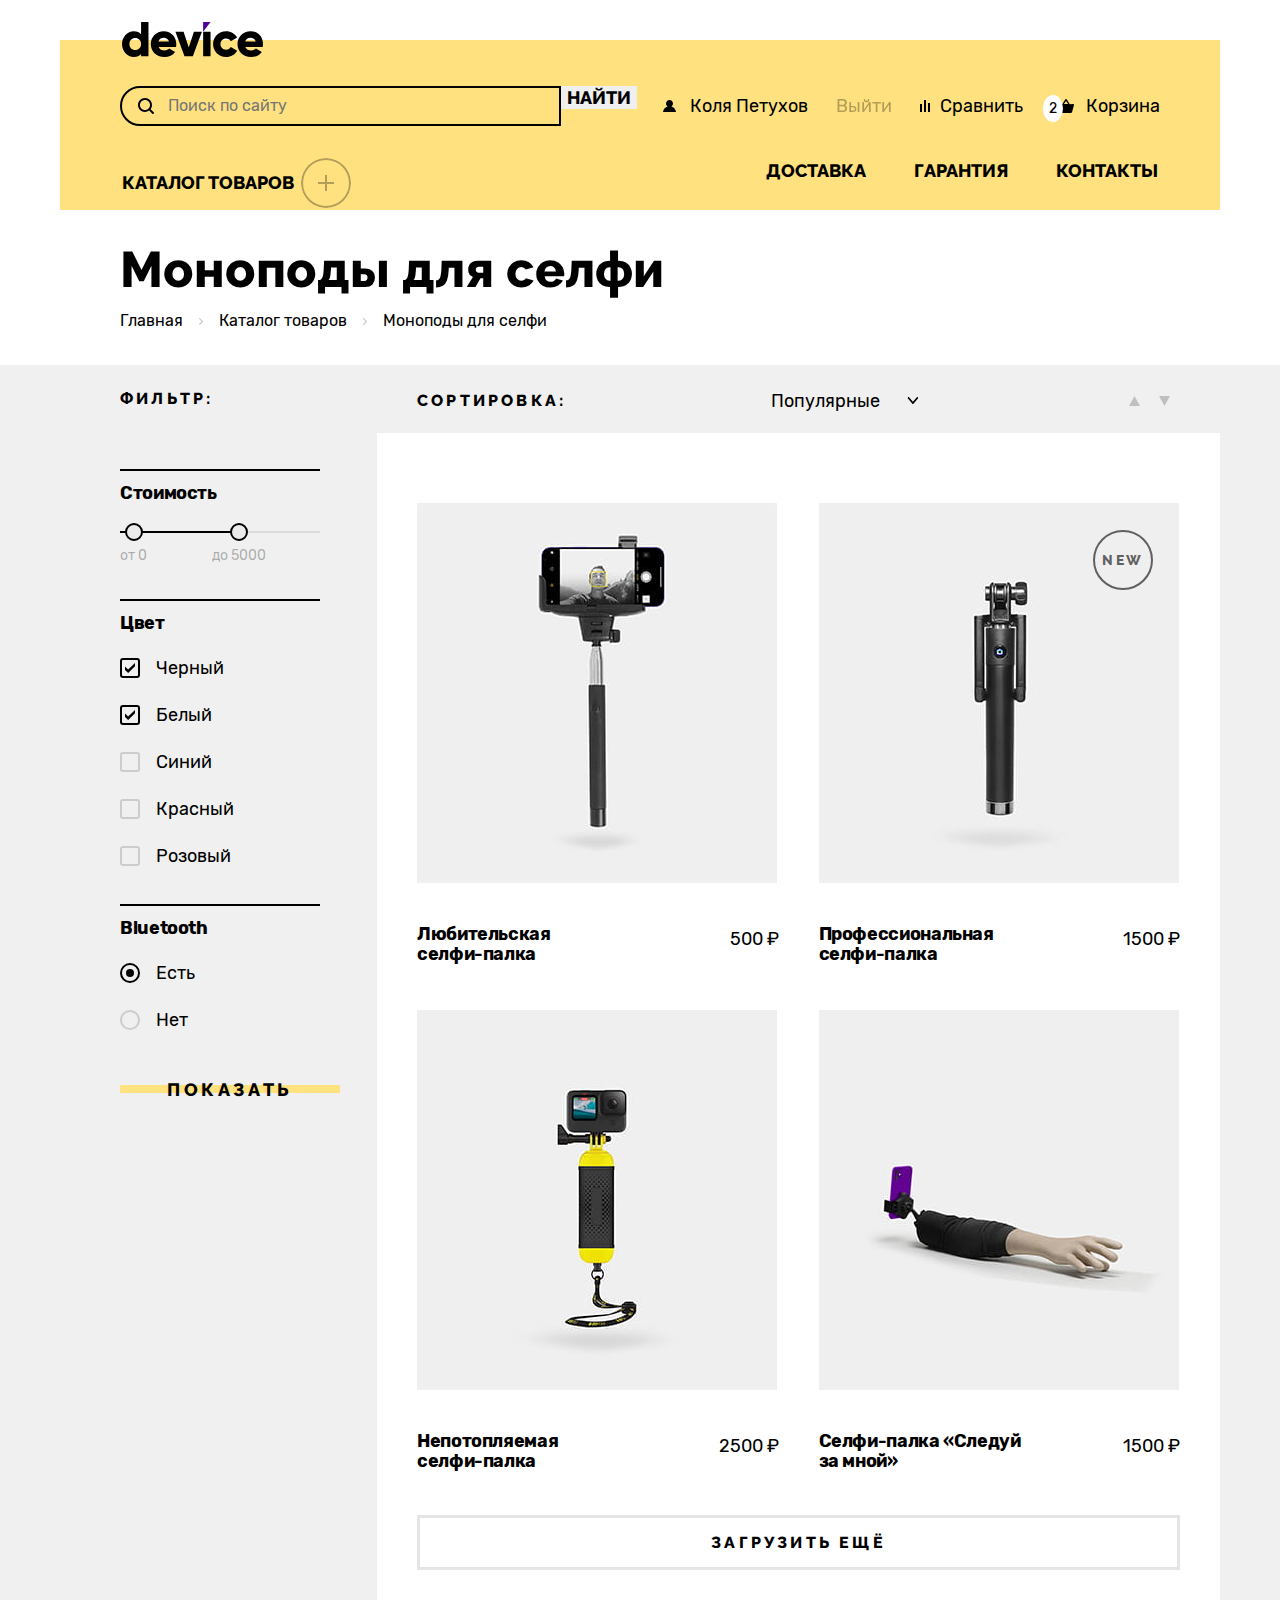
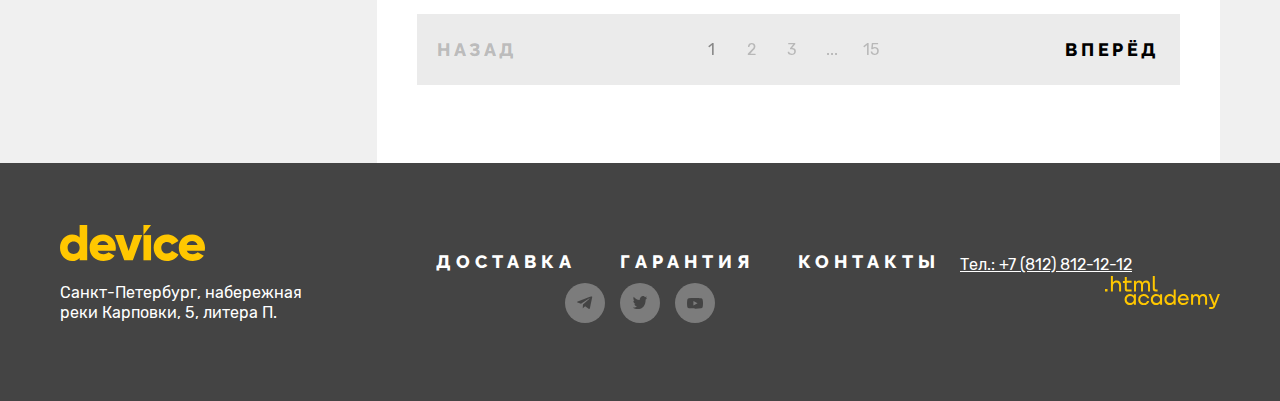
==== commit c12eb5a0: "дорабатывает разметку" ====
--- a/catalog.html
+++ b/catalog.html
@@ -10,7 +10,7 @@
   <body>
     <!-- Шапка -->
     <header class="page-header">
-      <div class="page-container container">
+      <div class="page-header-container container">
         <a class="logo-header" href="index.html" aria-current="page">
           <img src="images/logo.svg" width="145" height="36" alt="Логотип компании Device.">
           <span class="visually-hidden">Логотип интернет-магазина «Device»</span>
@@ -26,7 +26,7 @@
               <a class="menu-user-link menu-user-link-login" href="#">Коля Петухов</a>
             </li>
             <li class="menu-user-item">
-              <a class="menu-user-link menu-user-link-logaut" href="#">Выйти</a>
+              <a class="menu-user-link menu-user-link-logout" href="#">Выйти</a>
             </li>
             <li class="menu-user-item">
               <a class="menu-user-link menu-user-link-compare" href="#">Сравнить</a>
@@ -39,34 +39,34 @@
           </ul>
         </div>
         <nav class="navigation">
-          <ul class="header-nav list-reset">
+          <ul class="header-nav navigation-list list-reset">
             <li class="navigation-item navigation-item-catalog">
               <a class="navigation-link navigation-link-catalog" href="catalog.html">Каталог товаров</a>
               <div class="navigation-catalog-container">
                 <ul class="grop-down-navigation grop-down-navigation-mobile list-reset">
-                  <li class="drop-down-catalog">
-                    <a class="drop-down-catalog-link" href="#">Виртуальная реальность</a>
-                  </li>
-                  <li class="drop-down-catalog">
-                    <a class="drop-down-catalog-link drop-down-catalog-link-current" href="catalog.html">Моноподы для
+                  <li class="grop-down-catalog">
+                    <a class="grop-down-catalog-link" href="#">Виртуальная реальность</a>
+                  </li>
+                  <li class="grop-down-catalog">
+                    <a class="grop-down-catalog-link grop-down-catalog-link-current" href="catalog.html">Моноподы для
                       cелфи</a>
                   </li>
-                  <li class="drop-down-catalog">
-                    <a class="drop-down-catalog-link" href="#">Экшн-камеры</a>
+                  <li class="grop-down-catalog">
+                    <a class="grop-down-catalog-link" href="#">Экшн-камеры</a>
                   </li>
                 </ul>
                 <ul class="grop-down-navigation grop-down-navigation-smart list-reset">
 
-                  <li class="drop-down-catalog">
-                    <a class="drop-down-catalog-link" href="#">Фитнес-браслеты</a>
-                  </li>
-                  <li class="drop-down-catalog">
-                    <a class="drop-down-catalog-link" href="#">Умные часы</a>
+                  <li class="grop-down-catalog">
+                    <a class="grop-down-catalog-link" href="#">Фитнес-браслеты</a>
+                  </li>
+                  <li class="grop-down-catalog">
+                    <a class="grop-down-catalog-link" href="#">Умные часы</a>
                   </li>
                 </ul>
                 <ul class="grop-down-navigation grop-down-navigation-video list-reset">
-                  <li class="drop-down-catalog">
-                    <a class="drop-down-catalog-link" href="#">Квадрокоптеры</a>
+                  <li class="grop-down-catalog">
+                    <a class="grop-down-catalog-link" href="#">Квадрокоптеры</a>
                   </li>
                 </ul>
               </div>
@@ -111,20 +111,18 @@
             <h3 class="catalog-title catalog-title-filter">Фильтр:</h3>
             <form class="filter-form" action="https://echo.htmlacademy.ru/" method="get">
               <fieldset class="filter-group filter-group-price">
-                <legend class="filter-title">Стоимость</legend>
+                <h4 class="filter-title">Стоимость</h4>
                 <div class="range-container">
                   <div class="range-base">
                     <div class="range-content range-content-min">
-                      <input class="range-input visually-hidden" id="min-value" type="number" value="0" name="mim-value"
-                        aria-label="Минимальное значение">
+                      <input class="range-input visually-hidden" id="min-value" type="number" value="0" name="mim-value" aria-label="Минимальное значение">
                       <button class="range-button range-button-min" type="button">
                         <span class="visually-hidden">Минимальное значение</span>
                       </button>
                       <label class="range-value" for="min-value">от&nbsp;0</label>
                     </div>
                     <div class="range-content range-content-max">
-                      <input class="range-input visually-hidden" id="max-value" type="number" value="5000"
-                        name="max-value" aria-label="Максимальное значение">
+                      <input class="range-input visually-hidden" id="max-value" type="number" value="5000" name="max-value" aria-label="Максимальное значение">
                       <button class="range-button range-button-max" type="button">
                         <span class="visually-hidden">Максимальное значение</span>
                       </button>
@@ -134,7 +132,7 @@
                 </div>
               </fieldset>
               <fieldset class="filter-group filter-group-check">
-                <legend class="filter-title">Цвет</legend>
+                <h4 class="filter-title">Цвет</h4>
                 <ul class="filter-list list-reset">
                   <li class="filter-item">
                     <label class="filter-label" for="black">
@@ -169,19 +167,17 @@
                 </ul>
               </fieldset>
               <fieldset class="filter-group filter-group-radio">
-                <legend class="filter-title">Bluetooth</legend>
+                <h4 class="filter-title">Bluetooth</h4>
                 <ul class="filter-list list-reset">
                   <li class="filter-item">
                     <label class="filter-label" for="bluetooth-yes">
-                      <input class="filter-input filter-input-radio" id="bluetooth-yes" name="bluetooth" type="radio"
-                        value="yes" checked>
+                      <input class="filter-input filter-input-radio" id="bluetooth-yes" name="bluetooth" type="radio" value="yes" checked>
                       Есть
                     </label>
                   </li>
                   <li class="filter-item">
                     <label class="filter-label" for="bluetooth-no">
-                      <input class="filter-input filter-input-radio" id="bluetooth-no" name="bluetooth" type="radio"
-                        value="no">
+                      <input class="filter-input filter-input-radio" id="bluetooth-no" name="bluetooth" type="radio" value="no">
                       Нет
                     </label>
                   </li>
@@ -300,30 +296,30 @@
               реки Карповки, 5, литера П.</p>
           </section>
           <section class="store-menu">
-            <ul class="footer-nav list-reset">
-              <li class="nav-item">
-                <a class="nav-link" href="#delivery">Доставка</a>
-              </li>
-              <li class="nav-item">
-                <a class="nav-link" href="#">Гарантия</a>
-              </li>
-              <li class="nav-item">
-                <a class="nav-link" href="#contacts">Контакты</a>
+            <ul class="footer-navigation list-reset">
+              <li class="footer-navigation-item">
+                <a class="footer-navigation-link" href="#delivery">Доставка</a>
+              </li>
+              <li class="footer-navigation-item">
+                <a class="footer-navigation-link" href="#">Гарантия</a>
+              </li>
+              <li class="footer-navigation-item">
+                <a class="footer-navigation-link" href="#contacts">Контакты</a>
               </li>
             </ul>
-            <ul class="social list-reset">
-              <li class="social-item">
-                <a class="social-link social-link-telegram" href="https://t.me/htmlacademy">
+            <ul class="footer-social list-reset">
+              <li class="footer-social-item">
+                <a class="footer-social-link footer-social-link-telegram" href="https://t.me/htmlacademy">
                   <span class="visually-hidden">Telegram</span>
                 </a>
               </li>
-              <li class="social-item">
-                <a class="social-link social-link-youtube" href="https://www.youtube.com/user/htmlacademyru">
+              <li class="footer-social-item">
+                <a class="footer-social-link footer-social-link-youtube" href="https://www.youtube.com/user/htmlacademyru">
                   <span class="visually-hidden">Youtube</span>
                 </a>
               </li>
-              <li class="social-item">
-                <a class="social-link social-link-twitter" href="https://twitter.com/htmlacademy_ru">
+              <li class="footer-social-item">
+                <a class="footer-social-link footer-social-link-twitter" href="https://twitter.com/htmlacademy_ru">
                   <span class="visually-hidden">Твиттер</span>
                 </a>
               </li>
@@ -338,6 +334,7 @@
         </div>
       </div>
     </footer>
+
   </body>
 
 </html>
--- a/styles/styles.css
+++ b/styles/styles.css
@@ -1,1517 +1,1878 @@
 @font-face {
-    font-family: "Raleway";
-    font-style: normal;
-    font-weight: 800;
-    src: url("../fonts/raleway/raleway-800.woff2") format("woff2");
-    font-display: swap;
+  font-style: normal;
+  font-weight: 800;
+  font-family: "Raleway";
+
+  font-display: swap;
+  src: url("../fonts/raleway/raleway-800.woff2") format("woff2");
 }
 
 @font-face {
-    font-family: "Rubik";
-    font-style: normal;
-    font-weight: 400;
-    src: url("../fonts/rubik/rubik-400.woff2") format("woff2");
-    font-display: swap;
+  font-style: normal;
+  font-weight: 400;
+  font-family: "Rubik";
+
+  font-display: swap;
+  src: url("../fonts/rubik/rubik-400.woff2") format("woff2");
 }
 
 @font-face {
-    font-family: "Rubik";
-    font-style: normal;
-    font-weight: 700;
-    src: url("../fonts/rubik/rubik-700.woff2") format("woff2");
-    font-display: swap;
+  font-style: normal;
+  font-weight: 700;
+  font-family: "Rubik";
+
+  font-display: swap;
+  src: url("../fonts/rubik/rubik-700.woff2") format("woff2");
+}
+
+*,
+*::before,
+*::after {
+  box-sizing: border-box;
 }
 
 .html {
-    height: 100%;
+  height: 100%;
 }
 
 body {
-    font-family: "Rubik", sans-serif;
-    font-weight: 400;
-    font-size: 18px;
-    line-height: 30px;
-    background-color: #ffffff;
-    color: #000000;
-    height: 100%;
-    width: auto;
-
-    /* width: 1440px; */
-    display: flex;
-    flex-direction: column;
-    margin: 0;
-}
-
-.page-container {
-    padding: 0 60px;
-    background-image: linear-gradient(180deg, #fff 20px, #ffe17f 20px);
+  /* width: 1440px; */
+  display: flex;
+  flex-direction: column;
+  width: auto;
+  height: 100%;
+  margin: 0;
+
+  font-weight: 400;
+  font-size: 18px;
+  line-height: 30px;
+  font-family: "Rubik", sans-serif;
+  color: #000000;
+
+  background-color: #ffffff;
+}
+
+img {
+  max-width: 100%;
+  height: auto;
+
+  object-fit: cover;
+}
+
+.visually-hidden {
+  position: absolute;
+
+  width: 1px;
+  height: 1px;
+  margin: -1px;
+  padding: 0;
+  overflow: hidden;
+
+  border: 0;
+
+  clip: rect(0 0 0 0);
+}
+
+.list-reset {
+  margin: 0;
+  padding: 0;
+
+  list-style: none;
+}
+
+.button {
+  font-weight: 800;
+  font-size: 18px;
+  line-height: 21.13px;
+  font-family: "Raleway", sans-serif;
+  text-align: center;
+  color: #000000;
+  text-transform: uppercase;
+  text-decoration: none;
+
+  border: none;
+}
+
+.button-light {
+  position: relative;
+  z-index: 1;
+
+  min-width: 220px;
+  padding: 6px 35px;
+
+  letter-spacing: 3.6px;
+
+  background-color: transparent;
+  cursor: pointer;
+}
+
+.button-light::before {
+  content: "";
+  position: absolute;
+  top: 50%;
+  left: 0;
+  z-index: -1;
+
+  width: 100%;
+  height: 8px;
+
+  background-color: #ffe17f;
+  transform: translateY(-50%);
+
+  transition: height 0.3s ease-in-out;
+}
+
+.title {
+  font-weight: 800;
+  font-size: 50px;
+  line-height: 50px;
+  font-family: "Raleway", sans-serif;
 }
 
 .container {
-    width: 1040px;
-    margin: 0 auto;
+  width: 1160px;
+  margin: 0 auto;
 }
 
 /* Шапка */
+
+.page-header {
+  padding-top: 20px;
+}
+
+.page-header-container {
+  padding: 0 60px;
+
+  background-color: #ffe17f;
+  background-image: linear-gradient(180deg, #ffffff 20px, #ffe17f 20px);
+}
+
+.logo-header {
+  display: block;
+  width: 145px;
+  height: 36px;
+  margin-bottom: 30px;
+
+  border: 2px solid transparent;
+}
+
 .page-header-user {
-    display: grid;
-    grid-template-columns: 517px 1fr;
-    align-items: center;
-    gap: 26px;
-    margin-bottom: 30px;
-}
-
-.page-header {
-    padding-top: 20px;
-}
-
-.logo-header {
-    display: block;
-    margin-bottom: 30px;
-    height: 36px;
-    width: 145px;
-    border: 2px solid transparent;
-}
-
-.page-header-container {
-    width: 1160px;
-    margin: 0 auto;
-    background-color: #FFE17F;
+  display: grid;
+  align-items: center;
+  margin-bottom: 30px;
+
+  gap: 26px;
+  grid-template-columns: 517px 1fr;
+}
+
+.search {
+  display: grid;
+  align-items: start;
+
+  grid-template-columns: 1fr auto;
+}
+
+.label-form-search {
+  /* position: relative; */
+  width: 100%;
+}
+
+.search-header {
+  /*grid-column: 1 / 1;
+  display: block; */
+  width: 100%;
+  height: 100%;
+  padding: 8px 15px 9px 46px;
+
+  font-weight: 400;
+  font-size: 16px;
+  line-height: 20px;
+  font-family: "Rubik", sans-serif;
+
+  background-color: #ffe17f;
+  background-image: url(../images/icons/search.svg);
+  background-repeat: no-repeat;
+  background-position: 16px center;
+  background-size: 16px 16px;
+  border: 2px solid #000000;
+  border-radius: 50px 0 0 50px;
+}
+
+.search-button {
+  width: 160px;
+  padding: 10px 56px;
+
+  text-transform: none;
+  letter-spacing: normal;
+
+  background-color: #ffe17f;
+  border: 2px solid #000000;
+  border-radius: 0 50px 50px 0;
 }
 
 .menu-user {
-    display: flex;
-    flex-wrap: wrap;
-    align-items: center;
-    gap: 20px;
+  display: flex;
+  flex-wrap: wrap;
+  align-items: center;
+
+  gap: 20px;
 }
 
 .menu-user-item:first-child {
-    margin-right: auto;
-}
-
-.menu-user-link-logaut {
-    padding: 0;
-    opacity: 0.3;
-}
-
-.list-reset {
-    list-style: none;
-    padding: 0;
-    margin: 0;
-}
-
-.label-form-search {
-    position: relative;
-    width: 100%;
-}
-
-.search {
-    display: grid;
-    grid-template-columns: 1fr auto;
-    align-items: start;
-}
-
-.search-header {
-    font-family: "Rubik", sans-serif;
-    font-weight: 400;
-    font-size: 16px;
-    line-height: 20px;
-    padding: 8px 15px 9px 46px;
-    border: 2px solid #000000;
-    border-radius: 50px 0 0 50px;
-    background-color: #FFE17F;
-    grid-column: 1 / 1;
-    display: block;
-    width: 100%;
-    height: 100%;
-    background-image: url(../images/icons/search.svg);
-    background-repeat: no-repeat;
-    background-size: 16px 16px;
-    background-position: 16px center;
-}
-
-.button-find {
-    width: 160px;
-    border: 2px solid #000000;
-    border-radius: 0 50px 50px 0;
-    padding: 10px 56px;
-    background-color: #FFE17F;
-    text-transform: none;
-    letter-spacing: normal;
+  margin-right: auto;
 }
 
 .menu-user-link {
-    font-family: "Rubik", sans-serif;
-    font-weight: 400;
-    font-size: 18px;
-    line-height: 30px;
-    text-decoration: none;
-    color: #000000;
-    display: flex;
-    align-items: center;
-}
-
-.menu-user-link::before {
-    content: "";
-    width: 16px;
-    height: 14px;
-    padding-left: 12px;
-}
-
-.menu-user-link-login::before {
-    background: url(../images/icons/login.svg);
-    background-repeat: no-repeat;
-    background-position: center;
-}
-
-.menu-user-link-compare::before {
-    background: url(../images/icons/compare.svg);
-    background-repeat: no-repeat;
-    background-position: center;
-}
-
-.menu-user-link-basket::before {
-    background: url(../images/icons/basket.svg);
-    background-repeat: no-repeat;
-    background-position: center;
+  padding-left: 27px;
+
+  font-size: 18px;
+  color: #000000;
+  text-decoration: none;
+
+  background-repeat: no-repeat;
+  background-position: center left;
+}
+
+.menu-user-link-login {
+  background-image: url(../images/icons/login.svg);
+}
+
+.menu-user-link-logout {
+  padding: 0 8px;
+
+  opacity: 0.3;
+}
+
+.menu-user-link-compare {
+  padding-left: 20px;
+
+  background-image: url(../images/icons/compare.svg);
+}
+
+.menu-user-link-basket {
+  position: relative;
+
+  padding-left: 43px;
+
+  background-image: url(../images/icons/basket.svg);
+  background-position: center left 15px;
 }
 
 .menu-user-link-num {
-    content: "";
-    width: 20px;
-    height: 20px;
-    top: 5px;
-    left: -8px;
-    background-color: #fff;
-    border-radius: 50%;
-    display: flex;
-    justify-content: center;
-    align-items: center;
-    overflow: hidden;
-    font-size: 14px;
-    line-height: 17px;
-    color: #000;
-    z-index: 1;
-}
-
-.button {
-    font-family: "Raleway", sans-serif;
-    font-weight: 800;
-    font-size: 18px;
-    line-height: 21.13px;
-    text-align: center;
-    text-decoration: none;
-    color: #000000;
-    text-transform: uppercase;
-}
-
-.header-nav {
-    display: flex;
-    flex-wrap: wrap;
-    justify-content: flex-end;
-    gap: 44px;
-    position: relative;
+  position: absolute;
+  top: 0;
+  left: 0;
+  z-index: 1;
+
+  display: flex;
+  justify-content: center;
+  align-items: center;
+  min-width: 20px;
+  min-height: 20px;
+  padding: 5px;
+
+  font-size: 14px;
+  line-height: 17px;
+  color: #000000;
+
+  background-color: #ffffff;
+  border-radius: 50%;
+}
+
+.navigation-list {
+  position: relative;
+
+  display: flex;
+  flex-wrap: wrap;
+  justify-content: flex-end;
+
+  gap: 44px;
 }
 
 .navigation-item-catalog {
-    margin-right: auto;
+  margin-right: auto;
 }
 
 .navigation-link {
-    font-family: "Raleway", sans-serif;
-    font-weight: 800;
-    font-size: 18px;
-    line-height: 21.13px;
-    text-transform: uppercase;
-    text-decoration: none;
-    color: #000000;
-    position: relative;
-    border: 2px solid transparent;
+  position: relative;
+
+  font-weight: 800;
+  font-size: 18px;
+  line-height: 21.13px;
+  font-family: "Raleway", sans-serif;
+  color: #000000;
+  text-transform: uppercase;
+  text-decoration: none;
+
+  border: 2px solid transparent;
+}
+
+.navigation-link:hover {
+  opacity: 0.6;
+}
+
+.navigation-link:focus {
+  outline: 2px solid #af4fff;
+  outline-offset: 2px;
+}
+
+.navigation-link:active {
+  opacity: 0.3;
 }
 
 .navigation-link-catalog {
-    display: flex;
-    flex-wrap: wrap;
-    column-gap: 7px;
-    align-items: center;
+  display: flex;
+  flex-wrap: wrap;
+  align-items: center;
+
+  column-gap: 7px;
 }
 
 .navigation-link-catalog::after {
-    content: "";
-    display: block;
-    width: 50px;
-    height: 50px;
-    border-radius: 50%;
-    background-image: url(../images/icons/plus.svg);
-    background-repeat: no-repeat;
+  content: "";
+
+  display: block;
+  width: 50px;
+  height: 50px;
+
+  background-image: url(../images/icons/plus.svg);
+  background-repeat: no-repeat;
+  border-radius: 50%;
 }
 
 .navigation-catalog-container {
-    display: flex;
-    gap: 30px;
-    padding: 30px 0;
-}
-
-.nav-link {
-    font-family: "Raleway", sans-serif;
-    font-weight: 800;
-    font-size: 18px;
-    line-height: 21.13px;
-    text-transform: uppercase;
-    text-decoration: none;
-    color: #ffffff;
-    letter-spacing: 5px;
-}
-
-.drop-down-catalog-link {
-    font-family: "Rubik", sans-serif;
-    font-weight: 400;
-    font-size: 16px;
-    line-height: 18px;
-    text-decoration: none;
-    color: #000000;
-}
-
-.drop-down-catalog-link-current {
-    text-decoration: 2px;
-    outline: none;
-    pointer-events: none;
-    text-decoration-color: inherit;
-    text-decoration-line: underline;
-    text-decoration-style: solid;
-    text-underline-offset: 6px;
+  position: absolute;
+  top: 100%;
+  right: -60px;
+  left: -60px;
+  z-index: 10;
+
+  display: none;
+  padding: 8px 60px 52px;
+
+  background-color: #ffe17f;
+
+  gap: 30px;
+  grid-template-columns: 222px repeat(auto-fill, minmax(135px, auto));
+}
+
+.navigation-item-catalog:hover .navigation-catalog-container,
+.navigation-item-catalog:focus-within .navigation-catalog-container {
+  display: grid;
+}
+
+.grop-down-catalog-link {
+  font-weight: 400;
+  font-size: 16px;
+  line-height: 18px;
+  font-family: "Rubik", sans-serif;
+  color: #000000;
+  text-decoration: none;
+}
+
+.grop-down-catalog-link-current {
+  text-decoration: 2px;
+
+  outline: none;
+
+  pointer-events: none;
+
+  text-decoration-color: inherit;
+  text-decoration-line: underline;
+  text-decoration-style: solid;
+  text-underline-offset: 6px;
 }
 
 /* Главная страница */
+
 .main {
-    flex-grow: 1;
+  flex-grow: 1;
+}
+
+.slider {
+  margin-top: -19px;
 }
 
 .slider-container {
-    width: 1160px;
-}
-
-.slider {
-    margin-top: -19px;
+  width: 1160px;
 }
 
 .slider-list {
-    margin-bottom: 6px;
-    counter-reset: slide;
+  margin-bottom: 6px;
+
+  counter-reset: slide;
+}
+
+.slider-item {
+  position: relative;
+
+  display: none;
+
+  background-color: #ffe17f;
+  background-image: linear-gradient(180deg, #ffe17f 133px, #ffffff 133px);
+
+  counter-increment: slider;
+
+  gap: 40px;
+  grid-template-columns: repeat(2, 1fr);
+}
+
+.slider-item::after {
+  content: "0" counter(slider);
+  position: absolute;
+  top: 65px;
+  right: 50px;
+
+  font-weight: 700;
+  font-size: 180px;
+  line-height: 30px;
+  color: #ffffff;
 }
 
 .slider-item-active {
-    display: block;
-}
-
-.slider-item {
-    display: grid;
-    position: relative;
-    grid-template-columns: repeat(2, 1fr);
-    gap: 40px;
-    background-color: #ffe17f;
-    background-image: linear-gradient(180deg, #ffe17f 133px, #ffffff 133px);
-    counter-increment: slider;
-}
-
-.slider-item::after {
-    content: "0" counter(slider);
-    position: absolute;
-    top: 65px;
-    right: 50px;
-    font-weight: 700;
-    font-size: 180px;
-    line-height: 30px;
-    color: #ffffff;
+  display: grid;
+}
+
+.product-image {
+  margin: 0;
+}
+
+.slider-info {
+  position: relative;
+  z-index: 1;
+
+  padding: 105px 0 20px;
+}
+
+.slider-title {
+  width: 545px;
+  margin-bottom: 29px;
+}
+
+.slider-description {
+  margin-bottom: 50px;
+
+  color: #444444;
+}
+
+.button-more {
+  margin-bottom: 60px;
+
+  font-weight: 800;
+  font-size: 18px;
+  line-height: 21.13px;
+  font-family: "Raleway", sans-serif;
+  text-align: center;
+  color: #000000;
+  text-transform: uppercase;
+  text-decoration: none;
+}
+
+.slider-params {
+  display: flex;
+  margin-top: 50px;
+  margin-bottom: 26px;
+}
+
+.slider-params-item {
+  margin-right: 20px;
+}
+
+.slider-key {
+  margin-bottom: 12px;
+
+  font-weight: 400;
+  font-size: 36px;
+  line-height: 30px;
+  font-family: "Rubik", sans-serif;
+}
+
+.slider-value {
+  margin: 0;
+
+  font-weight: 400;
+  font-size: 16px;
+  line-height: 30px;
+  font-family: "Rubik", sans-serif;
+  color: #444444;
 }
 
 .slider-arrows-container {
-    position: absolute;
-    display: flex;
-    width: 530px;
-    top: 41%;
-    left: 30px;
-    justify-content: space-between;
-    transform: translateY(-50%);
+  position: absolute;
+  top: 41%;
+  left: 30px;
+
+  display: flex;
+  justify-content: space-between;
+  width: 530px;
+
+  transform: translateY(-50%);
 }
 
 .slider-arrow {
-    display: inline-block;
-    width: 20px;
-    height: 61px;
-    background-color: transparent;
-    background-image: url(../images/icons/arrow.svg);
-    background-repeat: no-repeat;
-    background-position: center;
-    background-size: contain;
-    border: none;
-    cursor: pointer;
+  display: inline-block;
+  width: 20px;
+  height: 61px;
+
+  background-color: transparent;
+  background-image: url(../images/icons/arrow.svg);
+  background-repeat: no-repeat;
+  background-position: center;
+  background-size: contain;
+  border: none;
+  cursor: pointer;
 }
 
 .slider-arrow-next {
-    transform: rotate(180deg);
+  transform: rotate(180deg);
 }
 
 .slider-pagination-list {
-    display: flex;
-    gap: 20px;
-    flex-wrap: wrap;
-    justify-content: center;
+  display: flex;
+  flex-wrap: wrap;
+  justify-content: center;
+
+  gap: 20px;
 }
 
 .slider-pagination-button {
-    position: relative;
-    display: block;
-    width: 12px;
-    height: 12px;
-    margin: 0;
-    padding: 0;
-    background-color: transparent;
-    border: 2px solid #000000;
-    border-radius: 50%;
-    cursor: pointer;
+  position: relative;
+
+  display: block;
+  width: 12px;
+  height: 12px;
+  margin: 0;
+  padding: 0;
+
+  background-color: transparent;
+  border: 2px solid #000000;
+  border-radius: 50%;
+  cursor: pointer;
 }
 
 .slider-pagination-button-active {
   background-color: #000000;
 }
 
-.slider-info {
-    position: relative;
-    z-index: 1;
-    padding: 105px 0 20px;
+.products {
+  padding-top: 70px;
+  padding-bottom: 70px;
 }
 
 .products-container {
-    width: 1160px;
+  width: 1160px;
 }
 
 .product-list-main {
-    display: grid;
-    grid-template-columns: repeat(6, 1fr);
-    gap: 40px;
-}
-
-.product-image {
-    margin: 0;
-}
-
-.slider-title {
-    margin-bottom: 29px;
-    width: 545px;
-}
-
-.button-light {
-    min-width: 220px;
-    letter-spacing: 3.6px;
-    position: relative;
-    z-index: 1;
-    padding: 6px 35px;
-    background-color: transparent;
-    cursor: pointer;
-}
-
-.button-light::before {
-    content: "";
-    position: absolute;
-    top: 50%;
-    left: 0;
-    z-index: -1;
-    width: 100%;
-    height: 8px;
-    background-color: #ffe17f;
-    transform: translateY(-50%);
-    transition: height 0.3s ease-in-out;
-}
-
-.title {
-    font-family: "Raleway", sans-serif;
-    font-weight: 800;
-    font-size: 50px;
-    line-height: 50px;
-}
-
-.button-more {
-    font-family: "Raleway", sans-serif;
-    font-weight: 800;
-    font-size: 18px;
-    line-height: 21.13px;
-    text-align: center;
-    text-decoration: none;
-    color: #000000;
-    text-transform: uppercase;
-    margin-bottom: 60px;
-}
-
-.slider-value {
-    font-family: "Rubik", sans-serif;
-    font-weight: 400;
-    font-size: 16px;
-    line-height: 30px;
-    color: #444444;
-    margin: 0;
-}
-
-.slider-description {
-    color: #444444;
-    margin-bottom: 50px;
-}
-
-.slider-params {
-    display: flex;
-    margin-top: 50px;
-    margin-bottom: 26px;
-}
-
-.slider-params-item {
-    margin-right: 20px;
-}
-
-.slider-key {
-    font-family: "Rubik", sans-serif;
-    font-weight: 400;
-    font-size: 36px;
-    line-height: 30px;
-    margin-bottom: 12px;
-}
-
-.products {
-    padding-top: 70px;
-    padding-bottom: 70px;
+  display: grid;
+
+  gap: 40px;
+  grid-template-columns: repeat(6, 1fr);
 }
 
 .product-link {
-    font-family: "Raleway", sans-serif;
-    font-weight: 800;
-    font-size: 18px;
-    line-height: 24px;
-    text-decoration: none;
-    color: #000000;
-    display: block;
-    position: relative;
-    letter-spacing: -0.36px;
+  position: relative;
+
+  display: block;
+
+  font-weight: 800;
+  font-size: 18px;
+  line-height: 24px;
+  font-family: "Raleway", sans-serif;
+  color: #000000;
+  text-decoration: none;
+  letter-spacing: -0.36px;
 }
 
 .product-link::before {
-    content: "";
-    display: block;
-    width: 160px;
-    height: 160px;
-    margin-bottom: 32px;
-    background-color: #ffe17f;
-    background-repeat: no-repeat;
-    background-position: center center;
-    background-size: contain;
+  content: "";
+
+  display: block;
+  width: 160px;
+  height: 160px;
+  margin-bottom: 32px;
+
+  background-color: #ffe17f;
+  background-repeat: no-repeat;
+  background-position: center center;
+  background-size: contain;
 }
 
 .product-link-vr::before {
-    background-image: url(../images/products/images-vr.svg);
-    background-size: auto;
+  background-image: url(../images/products/images-vr.svg);
+  background-size: auto;
 }
 
 .product-link-monopods::before {
-    background-image: url(../images/products/images-monopods.svg);
-    background-size: auto;
+  background-image: url(../images/products/images-monopods.svg);
+  background-size: auto;
 }
 
 .product-link-action-cameras::before {
-    background-image: url(../images/products/images-cameras.svg);
-    background-size: auto;
+  background-image: url(../images/products/images-cameras.svg);
+  background-size: auto;
 }
 
 .product-link-fitness-bracelet::before {
-    background-image: url(../images/products/images-bracelet.svg);
-    background-size: auto;
+  background-image: url(../images/products/images-bracelet.svg);
+  background-size: auto;
 }
 
 .product-link-watch::before {
-    background-image: url(../images/products/images-watch.svg);
-    background-size: auto;
+  background-image: url(../images/products/images-watch.svg);
+  background-size: auto;
 }
 
 .product-link-quadrocopter::before {
-    background-image: url(../images/products/images-quadrocopter.svg);
-    background-size: auto;
-}
-
-.product-list-main {
-    display: flex;
-    gap: 40px;
+  background-image: url(../images/products/images-quadrocopter.svg);
+  background-size: auto;
 }
 
 .services {
-    padding-bottom: 72px;
-    background-color: #f0f0f0;
-    background-image: linear-gradient(0deg, #f0f0f0 71%, #ffffff 71%);
+  padding-bottom: 72px;
+
+  background-color: #f0f0f0;
+  background-image: linear-gradient(0deg, #f0f0f0 71%, #ffffff 71%);
 }
 
 .services-container {
-    display: grid;
-    grid-template-columns: 287px 1fr;
-    width: 1160px;
+  display: grid;
+  width: 1160px;
+
+  grid-template-columns: 287px 1fr;
 }
 
 .services-tabs {
-    display: grid;
-    grid-template-columns: 1fr;
-    gap: 36px;
-    align-content: center;
-    border-right: 7px solid #000000;
+  display: grid;
+  align-content: center;
+
+  border-right: 7px solid #000000;
+
+  gap: 36px;
+  grid-template-columns: 1fr;
+}
+
+.services-tab-item:not(:last-child) {
+  margin-bottom: 35px;
 }
 
 .service-tab-item-active {
-    background-color: #000000;
-    pointer-events: none;
-}
-
-.services-tab-item:not(:last-child) {
-    margin-bottom: 35px;
+  background-color: #000000;
+
+  pointer-events: none;
 }
 
 .services-tab-link-active {
-    color: #FFE17F;
+  color: #ffe17f;
 }
 
 .button-service {
-    font-family: "Raleway", sans-serif;
-    font-weight: 800;
-    font-size: 18px;
-    line-height: 21.13px;
-    text-align: center;
-    text-transform: uppercase;
-    letter-spacing: 3.6px;
-    width: 280px;
-    height: 40px;
-    border: none;
-    padding: 9px 120px 11px 0;
+  width: 280px;
+  height: 40px;
+  padding: 9px 120px 11px 0;
+
+  font-weight: 800;
+  font-size: 18px;
+  line-height: 21.13px;
+  font-family: "Raleway", sans-serif;
+  text-align: center;
+  text-transform: uppercase;
+  letter-spacing: 3.6px;
+
+  border: none;
+}
+
+.service-item {
+  display: none;
+  padding: 74px 260px 50px 116px;
+
+  background-repeat: no-repeat;
+  background-position: center right 63px;
+}
+
+.service-item-delivery {
+  background-image: url(../images/delivery.svg);
+}
+
+.service-item-active {
+  display: block;
+}
+
+.service-title {
+  margin-bottom: 34px;
+
+  font-weight: 800;
+  font-size: 50px;
+  line-height: 50px;
+  font-family: "Raleway", sans-serif;
 }
 
 .services-text {
-    color: #444444;
-    margin: 0;
-}
-
-.service-title {
-    font-family: "Raleway", sans-serif;
-    font-weight: 800;
-    font-size: 50px;
-    line-height: 50px;
-    margin-bottom: 34px;
-}
-
-.service-item {
-    display: none;
-    padding: 74px 260px 50px 116px;
-    background-repeat: no-repeat;
-    background-position: center right 63px;
-}
-
-.service-item-delivery {
-    background-image: url(../images/delivery.svg);
+  margin: 0;
+
+  color: #444444;
 }
 
 .service-item-guarantee {
-    background-image: url(../images/guarantee.svg);
+  background-image: url(../images/guarantee.svg);
 }
 
 .service-item-credit {
-    background-image: url(../images/credit.svg);
-}
-
-.service-item-active {
-    display: block;
+  background-image: url(../images/credit.svg);
 }
 
 .product-delivery {
-    width: 1160px;
-    padding: 74px 0 70px;
+  width: 1160px;
+  padding: 74px 0 70px;
 }
 
 .product-delivery-link {
-    font-family: "Raleway", sans-serif;
-    font-weight: 800;
-    font-size: 20px;
-    line-height: 23.48px;
-    text-transform: uppercase;
-    background-color: #f0f0f0;
-    border: none;
-    text-align: center;
-    position: relative;
-    display: block;
-    padding: 40px 125px 37px;
-    color: #000000;
-    text-decoration: none;
-    letter-spacing: 4px;
+  position: relative;
+
+  display: block;
+  padding: 40px 125px 37px;
+
+  font-weight: 800;
+  font-size: 20px;
+  line-height: 23.48px;
+  font-family: "Raleway", sans-serif;
+  text-align: center;
+  color: #000000;
+  text-transform: uppercase;
+  text-decoration: none;
+  letter-spacing: 4px;
+
+  background-color: #f0f0f0;
+  border: none;
 }
 
 .product-delivery-link::before {
-    content: "";
-    position: absolute;
-    top: 0;
-    left: 0;
-    display: block;
-    width: 125px;
-    height: 100%;
-    background-color: #ffe17f;
-    background-image: url(../images/car.svg);
-    background-repeat: no-repeat;
-    background-position: center;
-    background-size: 47px 32px;
+  content: "";
+  position: absolute;
+  top: 0;
+  left: 0;
+
+  display: block;
+  width: 125px;
+  height: 100%;
+
+  background-color: #ffe17f;
+  background-image: url(../images/car.svg);
+  background-repeat: no-repeat;
+  background-position: center;
+  background-size: 47px 32px;
 }
 
 .information-store-container {
-    width: 1160px;
-    margin: 0 auto;
-    display: grid;
-    grid-template-columns: repeat(2, 1fr);
-    gap: 20px 96px;
-    padding-bottom: 20px;
+  display: grid;
+  width: 1160px;
+  margin: 0 auto;
+  padding-bottom: 20px;
+
+  gap: 20px 96px;
+  grid-template-columns: repeat(2, 1fr);
 }
 
 .about-us {
-    position: relative;
-    display: grid;
-    grid-template-columns: 1fr;
-    gap: 30px;
-    align-content: start;
-    padding: 48px 0;
-    justify-items: start;
+  position: relative;
+
+  display: grid;
+  align-content: start;
+  padding: 48px 0;
+
+  gap: 30px;
+  grid-template-columns: 1fr;
+  justify-items: start;
 }
 
 .about-us::before {
-    content: "";
-    position: absolute;
-    top: 0;
-    left: 0;
-    width: 84px;
-    height: 7px;
-    background-color: #000000;
+  content: "";
+  position: absolute;
+  top: 0;
+  left: 0;
+
+  width: 84px;
+  height: 7px;
+
+  background-color: #000000;
 }
 
 .about-title {
-    position: relative;
-    margin-bottom: 17px;
+  position: relative;
+
+  margin-bottom: 17px;
+}
+
+.about-text {
+  color: #444444;
 }
 
 .about-item {
-    font-family: "Rubik", sans-serif;
-    font-weight: 700;
-    font-size: 18px;
-    line-height: 20px;
-    position: relative;
-    padding-left: 37px;
-    color: #000000;
-    letter-spacing: -0.36px;
+  position: relative;
+
+  padding-left: 37px;
+
+  font-weight: 700;
+  font-size: 18px;
+  line-height: 20px;
+  font-family: "Rubik", sans-serif;
+  color: #000000;
+  letter-spacing: -0.36px;
 }
 
 .about-item:not(:last-child) {
-    margin-bottom: 20px;
+  margin-bottom: 20px;
 }
 
 .about-item::before {
-    content: "";
-    position: absolute;
-    top: 50%;
-    left: 4px;
-    display: block;
-    width: 8px;
-    height: 8px;
-    background-color: #ffc700;
-    border-radius: 50%;
-    transform: translateY(-50%);
+  content: "";
+  position: absolute;
+  top: 50%;
+  left: 4px;
+
+  display: block;
+  width: 8px;
+  height: 8px;
+
+  background-color: #ffc700;
+  border-radius: 50%;
+  transform: translateY(-50%);
 }
 
 .about-button {
-    margin-top: -4px;
-    padding: 8px 22px;
+  margin-top: -4px;
+  padding: 8px 22px;
 }
 
 .contacts-information {
-    position: relative;
-    display: grid;
-    grid-template-columns: 1fr;
-    gap: 30px;
-    align-content: start;
-    padding: 48px 0;
-    justify-items: start;
+  position: relative;
+
+  display: grid;
+  align-content: start;
+  padding: 48px 0;
+
+  gap: 30px;
+  grid-template-columns: 1fr;
+  justify-items: start;
 }
 
 .contacts-information::before {
-    content: "";
-    position: absolute;
-    top: 0;
-    left: 0;
-    width: 84px;
-    height: 7px;
-    background-color: #000000;
+  content: "";
+  position: absolute;
+  top: 0;
+  left: 0;
+
+  width: 84px;
+  height: 7px;
+
+  background-color: #000000;
 }
 
 .about-title-small {
-    font-family: "Rubik", sans-serif;
-    font-weight: 700;
-    font-size: 24px;
-    line-height: 30px;
-    font-style: normal;
+  font-style: normal;
+  font-weight: 700;
+  font-size: 24px;
+  line-height: 30px;
+  font-family: "Rubik", sans-serif;
 }
 
 .info-adress {
-    font-family: "Rubik", sans-serif;
-    font-weight: 400;
-    font-size: 18px;
-    line-height: 30px;
-    font-style: normal;
+  font-style: normal;
+  font-weight: 400;
+  font-size: 18px;
+  line-height: 30px;
+  font-family: "Rubik", sans-serif;
 }
 
 .about-link {
-    text-decoration: underline;
-    color: #000000;
-    font-style: normal;
-}
-
-.about-text {
-    color: #444444;
-}
-
-.address {
-    color: #444444;
-}
-
-.telephone {
-    color: #444444;
-}
-
-.workday {
-    font-family: "Rubik", sans-serif;
-    font-weight: 700;
-    font-size: 24px;
-    line-height: 30px;
-}
-
-.time {
-    color: #444444;
+  font-style: normal;
+  color: #000000;
+  text-decoration: underline;
 }
 
 .mailing {
-    background-color: #f0f0f0;
-    padding: 64px 0 56px;
+  padding: 64px 0 56px;
+
+  background-color: #f0f0f0;
 }
 
 .mailing-container {
-    display: grid;
-    grid-template-columns: repeat(4, 1fr);
-    gap: 144px 52px;
-    align-items: center;
+  display: grid;
+  align-items: center;
+
+  gap: 144px 52px;
+  grid-template-columns: repeat(4, 1fr);
 }
 
 .mailing-title {
-    grid-column: 1 / span 2;
-    padding-left: 7px;
+  padding-left: 7px;
+
+  grid-column: 1 / span 2;
 }
 
 .mailing-description {
-    grid-column: span 2 /-1;
-    margin: 10px 0 0;
+  margin: 10px 0 0;
+
+  grid-column: span 2 /-1;
 }
 
 .mailing-form {
-    display: grid;
-    grid-template-columns: 1fr auto;
-    grid-column: 1 / span 3;
-    max-width: 810px;
+  display: grid;
+  max-width: 810px;
+
+  grid-column: 1 / span 3;
+  grid-template-columns: 1fr auto;
 }
 
 .mailing-input {
-    display: block;
-    width: 100%;
-    padding: 10px 17px;
-    font-weight: 400;
-    font-size: 18px;
-    line-height: 30px;
-    font-family: "Rubik", "Arial", sans-serif;
-    color: #444444;
-    background-color: transparent;
-    border: none;
-    border-bottom: 3px solid #c4c4c4;
+  display: block;
+  width: 100%;
+  padding: 10px 17px;
+
+  font-weight: 400;
+  font-size: 18px;
+  line-height: 30px;
+  font-family: "Rubik", "Arial", sans-serif;
+  color: #444444;
+
+  background-color: transparent;
+  border: none;
+  border-bottom: 3px solid #c4c4c4;
 }
 
 .mailing-submit {
-    width: 252px;
-    padding: 15px;
-    letter-spacing: 3.6px;
-    border-color: #c4c4c4;
+  width: 252px;
+  padding: 15px;
+
+  letter-spacing: 3.6px;
+
+  border-color: #c4c4c4;
 }
 
 .mailing-note {
-    margin: 0 0 0 auto;
-    padding-left: 33px;
-    background-image: url(../images/icons/tick.svg);
-    background-repeat: no-repeat;
-    background-position: center left;
-}
+  margin: 0 0 0 auto;
+  padding-left: 33px;
+
+  background-image: url(../images/icons/tick.svg);
+  background-repeat: no-repeat;
+  background-position: center left;
+}
+
+/* Каталог  */
+
+.inner-header {
+  padding: 35px 0 34px;
+}
+
+.inner-container {
+  padding: 0 60px;
+}
+
+.main-page-title {
+  margin: 0;
+  padding-bottom: 16px;
+}
+
+.breadcrumbs {
+  display: flex;
+  flex-wrap: wrap;
+  align-items: center;
+}
+
+.breadcrumbs-item {
+  display: flex;
+  align-items: center;
+}
+
+.breadcrumbs-item:not(:last-child):after {
+  content: "";
+
+  display: block;
+  width: 4px;
+  height: 7px;
+  margin: 0 16px;
+
+  background-image: url(../images/icons/breadcrumbs-arrow.svg);
+  background-repeat: no-repeat;
+  background-position: center;
+  opacity: 0.2;
+}
+
+.breadcrumbs-link {
+  font-weight: 400;
+  font-size: 16px;
+  line-height: 20px;
+  font-family: "Rubik", sans-serif;
+  color: #000000;
+  text-decoration: none;
+}
+
+.catalog {
+  background-color: #f0f0f0;
+}
+
+.catalog-container {
+  display: grid;
+
+  grid-template-columns: auto 1fr;
+}
+
+.filter {
+  padding: 25px 37px 5px 60px;
+}
+
+.catalog-title {
+  margin: 0;
+
+  font-weight: 800;
+  font-size: 16px;
+  line-height: 18.78px;
+  font-family: "Raleway", sans-serif;
+  color: #000000;
+  text-transform: uppercase;
+  letter-spacing: 3.2px;
+}
+
+.catalog-title-filter {
+  margin-bottom: 60px;
+}
+
+.filter-group {
+  width: 200px;
+  margin: 0;
+  padding: 12px 0 33px;
+
+  border: none;
+  border-top: 2px solid #000000;
+}
+
+.filter-title {
+  margin: 0 0 20px;
+
+  font-weight: 700;
+  font-size: 18px;
+  line-height: 20px;
+  font-family: "Rubik", sans-serif;
+  color: #000000;
+  letter-spacing: -0.36px;
+}
+
+.range-container {
+  position: relative;
+
+  padding: 8px 0 35px;
+}
+
+.range-base {
+  position: relative;
+}
+
+.range-base::before {
+  content: "";
+  position: absolute;
+  right: 0;
+  left: 0;
+
+  height: 2px;
+
+  background-color: #dcdcdc;
+}
+
+.range-base::after {
+  content: "";
+  position: absolute;
+
+  width: 119px;
+  height: 2px;
+
+  background-color: #000000;
+}
+
+.range-content {
+  position: absolute;
+  top: -8px;
+  z-index: 1;
+
+  display: flex;
+  flex-direction: column;
+  align-items: center;
+}
+
+.range-content-min {
+  left: 0;
+}
+
+.range-button {
+  position: relative;
+
+  width: 18px;
+  height: 18px;
+  margin-bottom: 5px;
+  padding: 0;
+
+  background-color: #ebebeb;
+  border: 2px solid #000000;
+  border-radius: 50%;
+}
+
+.range-value {
+  font-size: 14px;
+  line-height: 20px;
+  color: rgba(0, 0, 0, 0.3);
+}
+
+.range-content-max {
+  right: 54px;
+}
+
+.filter-item:not(:last-child) {
+  margin-bottom: 17px;
+}
+
+.filter-label {
+  display: grid;
+  align-items: center;
+  width: fit-content;
+
+  gap: 16px;
+  grid-template-columns: auto 1fr;
+}
+
+.filter-input {
+  position: relative;
+
+  width: 20px;
+  height: 20px;
+  margin: 0;
+
+  background-color: transparent;
+  border: 2px solid #cccccc;
+  border-radius: 3px;
+  cursor: pointer;
+
+  appearance: none;
+}
+
+.filter-input:checked {
+  border-color: #000000;
+}
+
+.filter-input-check:checked {
+  background-image: url(../images/icons/check.svg);
+  background-repeat: no-repeat;
+  background-position: center center;
+}
+
+.filter-input-radio {
+  border-radius: 50%;
+}
+
+.filter-input-radio:checked::after {
+  content: "";
+  position: absolute;
+  top: 50%;
+  left: 50%;
+
+  width: 8px;
+  height: 8px;
+
+  background-color: #000000;
+  border-radius: 50%;
+  transform: translate(-50%, -50%);
+}
+
+.filter-submit {
+  padding: 11px 46px;
+
+  border: none;
+}
+
+.sorting-header {
+  display: flex;
+  flex-wrap: wrap;
+  justify-content: space-between;
+  align-items: center;
+  padding: 14px 40px 10px;
+}
+
+.sorting-select {
+  padding: 5px 40px 5px 5px;
+
+  font-weight: 400;
+  font-size: 18px;
+  line-height: 30px;
+  font-family: "Rubik", "Arial", sans-serif;
+  color: #000000;
+
+  background-color: transparent;
+  background-image: url(../images/icons/sorting.svg);
+  background-repeat: no-repeat;
+  background-position: right center;
+  background-size: 13px 8px;
+  border: 2px solid transparent;
+  outline: none;
+  cursor: pointer;
+
+  -webkit-appearance: none;
+          appearance: none;
+}
+
+.sorting-dir {
+  display: grid;
+  align-items: center;
+
+  grid-template-columns: repeat(2, auto);
+}
+
+.sorting-dir-link {
+  position: relative;
+
+  display: flex;
+  justify-content: center;
+  align-items: center;
+  width: 30px;
+  height: 30px;
+}
+
+.sorting-dir-link::after {
+  content: "";
+
+  display: block;
+  width: 11px;
+  height: 10px;
+
+  background-image: url(../images/icons/arrow-sorting.svg);
+  background-repeat: no-repeat;
+  background-position: center;
+  opacity: 0.2;
+}
+
+.sorting-dir-link-asc {
+  transform: rotate(180deg);
+}
+
+.sorting-result {
+  padding: 70px 40px 78px 40px;
+
+  background-color: #ffffff;
+}
+
+.product-list {
+  display: grid;
+  margin-bottom: 44px;
+
+  gap: 46px 40px;
+  grid-template-columns: repeat(2, 1fr);
+}
+
+.card-link {
+  display: block;
+
+  color: #000000;
+  text-decoration: none;
+}
+
+.card-img {
+  position: relative;
+
+  margin-bottom: 32px;
+}
+
+.card-img::after {
+  content: "";
+  position: absolute;
+  top: 0;
+  right: 0;
+  bottom: 0;
+  left: 0;
+  z-index: 2;
+
+  display: none;
+
+  background-color: rgba(240, 240, 240, 0.8);
+}
+
+.card-img::before {
+  content: "new";
+  position: absolute;
+  top: 27px;
+  right: 27px;
+  z-index: 1;
+
+  display: none;
+  justify-content: center;
+  align-items: center;
+  width: 60px;
+  min-height: 60px;
+
+  font-weight: 800;
+  font-size: 14px;
+  line-height: 16px;
+  font-family: "Raleway", "Arial", sans-serif;
+  color: rgba(0, 0, 0, 0.6);
+  text-transform: uppercase;
+  letter-spacing: 2.8px;
+
+  border: 2px solid rgba(0, 0, 0, 0.6);
+  border-radius: 50%;
+}
+
+.product-card-new .card-img::before {
+  display: flex;
+}
+
+.card-img-btn {
+  position: absolute;
+  top: 50%;
+  left: 50%;
+  z-index: 3;
+
+  display: none;
+
+  transform: translate(-50%, -50%);
+}
+
+.card-link:hover .card-img-btn,
+.card-link:hover .card-img::after {
+  display: block;
+}
+
+.card-descript {
+  display: grid;
+  align-items: start;
+
+  grid-template-columns: repeat(2, auto);
+}
+
+.card-title {
+  margin: 0;
+
+  font-weight: 700;
+  font-size: 18px;
+  line-height: 20px;
+  color: #000000;
+  letter-spacing: -0.36px;
+}
+
+.card-price {
+  margin: 0;
+
+  text-align: right;
+}
+
+.product-card-more {
+  display: block;
+  margin-bottom: 44px;
+  padding: 15px;
+
+  font-size: 16px;
+  line-height: 19px;
+  letter-spacing: 3.2px;
+
+  border: 3px solid #e5e5e5;
+}
+
+.pagination {
+  display: grid;
+  align-items: center;
+
+  background-color: #ebebeb;
+
+  gap: 25px;
+  grid-template-columns: auto 1fr auto;
+}
+
+.pagination-btn {
+  display: inline-block;
+  padding: 21px 20px 20px;
+
+  font-weight: 800;
+  font-family: "Raleway", "Arial", sans-serif;
+  text-transform: uppercase;
+  text-decoration: none;
+  letter-spacing: 3.6px;
+}
+
+.pagination-btn-disabled {
+  color: rgba(68, 68, 68, 0.3);
+
+  background-color: #ebebeb;
+
+  pointer-events: none;
+}
+
+.pagination-list {
+  display: flex;
+  flex-wrap: wrap;
+  justify-content: center;
+  align-items: center;
+}
+
+.pagination-link {
+  display: block;
+  min-width: 40px;
+  padding: 5px;
+
+  font-weight: 400;
+  font-size: 16px;
+  line-height: 20px;
+  font-family: "Rubik", sans-serif;
+  text-align: center;
+  color: #444444;
+  text-decoration: none;
+
+  opacity: 0.3;
+}
+
+.pagination-link-current {
+  opacity: 0.6;
+
+  pointer-events: none;
+}
+
+.pagination-btn-next {
+  color: #000000;
+}
+
+/* hover */
+/* focus */
+/* active */
+
+/* Подвал */
 
 .page-footer {
-    padding: 62px 0;
-    font-size: 16px;
-    line-height: 20px;
-    color: #ffffff;
-    background-color: #444444;
+  padding: 62px 0;
+
+  font-size: 16px;
+  line-height: 20px;
+  color: #ffffff;
+
+  background-color: #444444;
 }
 
 .page-footer-wrapper {
-    width: 1160px;
-    margin: 0 auto;
+  width: 1160px;
+  margin: 0 auto;
+}
+
+.page-footer-container {
+  display: grid;
+  align-items: center;
+
+  gap: 46px 20px;
+  grid-template-columns: 260px 1fr 260px;
 }
 
 .logo-footer {
-    display: block;
-    width: 145px;
-    height: 36px;
-    margin-bottom: 22px;
-    cursor: pointer;
-}
-
-.page-footer-container {
-    display: grid;
-    grid-template-columns: 260px 1fr 260px;
-    gap: 46px 20px;
-    align-items: center;
-}
-
-.footer-nav {
-    position: relative;
-    display: flex;
-    gap: 44px;
-    flex-wrap: wrap;
-    justify-content: flex-end;
-}
-
-.nav-item {
-    padding: 10px 0;
-}
-
-.social {
-    display: grid;
-    grid-template-columns: repeat(3, auto);
-    gap: 15px;
-    justify-content: center;
-}
-
-.social-link {
-    position: relative;
-    display: flex;
-    justify-content: center;
-    align-items: center;
-    width: 40px;
-    height: 40px;
-    background-color: rgba(255, 255, 255, 0.3);
-    border: 1px solid transparent;
-    border-radius: 50%;
-}
-
-.social-link::after {
-    content: "";
-    display: block;
-    width: 16px;
-    height: 14px;
-    background-color: #444444;
-    transition: background-color 0.3s ease-in;
-    -webkit-mask-position: center;
-    mask-position: center;
-    -webkit-mask-repeat: no-repeat;
-    mask-repeat: no-repeat;
-    -webkit-mask-size: contain;
-    mask-size: contain;
-}
-
-.social-link-telegram::after {
-    -webkit-mask-image: url(../images/icons/telegram.svg);
-    mask-image: url(../images/icons/telegram.svg);
-}
-
-
-
-.social-link-youtube::after {
-    -webkit-mask-image: url(../images/icons/youtube.svg);
-    mask-image: url(../images/icons/youtube.svg);
-}
-
-.social-link-twitter::after {
-    -webkit-mask-image: url(../images/icons/twitter.svg);
-    mask-image: url(../images/icons/twitter.svg);
+  display: block;
+  width: 145px;
+  height: 36px;
+  margin-bottom: 22px;
+
+  cursor: pointer;
+}
+
+.store-address {
+  font-weight: 400;
+  font-size: 16px;
+  line-height: 20px;
+  font-family: "Rubik", sans-serif;
+  color: #ffffff;
+}
+
+.footer-navigation {
+  position: relative;
+
+  display: flex;
+  flex-wrap: wrap;
+  justify-content: flex-end;
+
+  gap: 44px;
+}
+
+.footer-navigation-item {
+  padding: 10px 0;
+}
+
+.footer-navigation-link {
+  font-weight: 800;
+  font-size: 18px;
+  line-height: 21.13px;
+  font-family: "Raleway", sans-serif;
+  color: #ffffff;
+  text-transform: uppercase;
+  text-decoration: none;
+  letter-spacing: 5px;
+}
+
+.footer-social {
+  display: grid;
+  justify-content: center;
+
+  gap: 15px;
+  grid-template-columns: repeat(3, auto);
+}
+
+.footer-social-link {
+  position: relative;
+
+  display: flex;
+  justify-content: center;
+  align-items: center;
+  width: 40px;
+  height: 40px;
+
+  background-color: rgba(255, 255, 255, 0.3);
+  border: 1px solid transparent;
+  border-radius: 50%;
+}
+
+.footer-social-link::after {
+  content: "";
+
+  display: block;
+  width: 16px;
+  height: 14px;
+
+  background-color: #444444;
+
+  transition: background-color 0.3s ease-in;
+
+  -webkit-mask-position: center;
+          mask-position: center;
+  -webkit-mask-repeat: no-repeat;
+          mask-repeat: no-repeat;
+  -webkit-mask-size: contain;
+          mask-size: contain;
+}
+
+.footer-social-link-telegram::after {
+  -webkit-mask-image: url(../images/icons/telegram.svg);
+          mask-image: url(../images/icons/telegram.svg);
+}
+
+.footer-social-link-youtube::after {
+  -webkit-mask-image: url(../images/icons/youtube.svg);
+          mask-image: url(../images/icons/youtube.svg);
+}
+
+.footer-social-link-twitter::after {
+  -webkit-mask-image: url(../images/icons/twitter.svg);
+          mask-image: url(../images/icons/twitter.svg);
 }
 
 .contacts-address-phone {
-    margin-left: auto;
-    color: #ffffff;
-    text-decoration: underline;
+  margin-left: auto;
+
+  color: #ffffff;
+  text-decoration: underline;
 }
 
 .academy-link {
-    display: block;
-    width: 115px;
-    height: 34px;
-    margin-left: auto;
+  display: block;
+  width: 115px;
+  height: 34px;
+  margin-left: auto;
 }
 
 .academy-link::after {
-    content: "";
-    display: block;
-    width: 115px;
-    height: 34px;
-    background-color: #ffc700;
-    transition: background-color 0.3s ease-in;
-    -webkit-mask: url(../images/academylogo.svg);
-    mask: url(../images/academylogo.svg);
-    -webkit-mask-position: center;
-    mask-position: center;
-    -webkit-mask-repeat: no-repeat;
-    mask-repeat: no-repeat;
-    -webkit-mask-size: contain;
-    mask-size: contain;
-}
-
-/* .button-mail { */
-/* font-family: "Rubik", sans-serif; */
-/* font-weight: 400; */
-/* font-size: 18px; */
-/* line-height: 30px; */
-/* } */
-/*  */
-/* .store-address { */
-/* font-family: "Rubik", sans-serif; */
-/* font-weight: 400; */
-/* font-size: 16px; */
-/* line-height: 20px; */
-/* color: #ffffff; */
-/* } */
-/*  */
-/* .information-subscription { */
-/* color: #444444; */
-/* } */
-
-/* .shipping { */
-/* color: #ffffff; */
-/* } */
-/*  */
-/* .guarantee { */
-/* color: #ffffff; */
-/* } */
-/*  */
-/* .contacts-store { */
-/* color: #ffffff; */
-/* } */
-/*  */
-/* .contacts-address-phone { */
-/* color: #ffffff; */
-/* } */
-/*  */
-
-
-
-/* Каталог  */
-
-.inner-header-title {
-    font-family: "Raleway", sans-serif;
-    font-weight: 800;
-    font-size: 50px;
-    line-height: 50px;
-}
-
-.inner-header {
-    padding: 35px 0 34px;
-}
-
-.inner-container {
-    padding: 0 60px;
-}
-
-.main-page-title {
-    margin: 0;
-    padding-bottom: 16px;
-}
-
-.breadcrumbs {
-    display: flex;
-    flex-wrap: wrap;
-    align-items: center;
-}
-
-.breadcrumbs-item {
-    display: flex;
-    align-items: center;
-}
-
-.breadcrumbs-link {
-    font-family: "Rubik", sans-serif;
-    font-weight: 400;
-    font-size: 16px;
-    line-height: 20px;
-    color: #000000;
-    text-decoration: none;
-}
-
-.breadcrumbs-item:not(:last-child):after {
-    content: "";
-    display: block;
-    width: 4px;
-    height: 7px;
-    margin: 0 16px;
-    background-image: url(../images/icons/breadcrumbs-arrow.svg);
-    background-repeat: no-repeat;
-    background-position: center;
-    opacity: 0.2;
-}
-
-.catalog-filter-title {
-    font-family: "Rubik", sans-serif;
-    font-weight: 700;
-    font-size: 18px;
-    line-height: 20px;
-}
-
-.catalog {
-    background-color: #f0f0f0;
-}
-
-.catalog-container {
-    display: grid;
-    grid-template-columns: auto 1fr;
-}
-
-.filter {
-    padding: 25px 37px 5px 60px;
-}
-
-.sorting-result {
-    background-color: #ffffff;
-}
-
-.control-input {
-    font-family: "Rubik", sans-serif;
-    font-weight: 400;
-    font-size: 16px;
-    line-height: 20px;
-}
-
-.button-show {
-    font-family: "Raleway", sans-serif;
-    font-weight: 800;
-    font-size: 18px;
-    line-height: 21.13px;
-}
-
-.catalog-title {
-    font-family: "Raleway", sans-serif;
-    font-weight: 800;
-    font-size: 16px;
-    line-height: 18.78px;
-    color: #000000;
-    text-transform: uppercase;
-    letter-spacing: 3.2px;
-    margin: 0;
-}
-
-.catalog-title-filter {
-    margin-bottom: 60px;
-}
-
-.filter-group {
-    width: 200px;
-    margin: 0;
-    padding: 12px 0 33px;
-    border: none;
-    border-top: 2px solid #000000;
-}
-
-.filter-title {
-    font-family: "Rubik", sans-serif;
-    font-weight: 700;
-    font-size: 18px;
-    line-height: 20px;
-    margin: 0 0 20px;
-    color: #000000;
-    letter-spacing: -0.36px;
-}
-
-.range-container {
-    position: relative;
-    padding: 8px 0 35px;
-}
-
-.range-base {
-    position: relative;
-}
-
-.range-base::before {
-    right: 0;
-    left: 0;
-    content: "";
-    position: absolute;
-    height: 2px;
-    background-color: #dcdcdc;
-}
-
-.range-base::after {
-    width: 119px;
-    background-color: #000000;
-    content: "";
-position: absolute;
-height: 2px;
-}
-
-/* .range-base::before, */
-/* .range-base::after { */
-    /* content: ""; */
-    /* position: absolute; */
-    /* height: 2px; */
-    /* background-color: #dcdcdc; */
-/* } */
-
-.range-content {
-    position: absolute;
-    top: -8px;
-    z-index: 1;
-    display: flex;
-    flex-direction: column;
-    align-items: center;
-}
-
-.range-content-min {
-    left: 0;
-}
-
-.range-content-max {
-    right: 54px;
-}
-
-.range-button {
-    position: relative;
-    width: 18px;
-    height: 18px;
-    margin-bottom: 5px;
-    padding: 0;
-    background-color: #ebebeb;
-    border: 2px solid #000000;
-    border-radius: 50%;
-}
-
-.range-value {
-    font-size: 14px;
-    line-height: 20px;
-    color: rgba(0, 0, 0, 0.3);
-}
-
-.filter-item:not(:last-child) {
-    margin-bottom: 17px;
-}
-
-.filter-label {
-    display: grid;
-    grid-template-columns: auto 1fr;
-    gap: 16px;
-    align-items: center;
-    width: fit-content;
-}
-
-.filter-input {
-    position: relative;
-    width: 20px;
-    height: 20px;
-    margin: 0;
-    background-color: transparent;
-    border: 2px solid #cccccc;
-    border-radius: 3px;
-    cursor: pointer;
-    appearance: none;
-}
-
-.filter-input:checked {
-    border-color: #000000;
-}
-
-.filter-input-check:checked {
-    background-image: url(../images/icons/check.svg);
-    background-repeat: no-repeat;
-    background-position: center center;
-}
-
-.filter-input-radio {
-    border-radius: 50%;
-}
-
-.filter-input-radio:checked::after {
-    content: "";
-    position: absolute;
-    top: 50%;
-    left: 50%;
-    width: 8px;
-    height: 8px;
-    background-color: #000000;
-    border-radius: 50%;
-    transform: translate(-50%, -50%);
-}
-
-.filter-submit {
-    padding: 11px 46px;
-    border: none;
-}
-
-.sorting-header {
-    display: flex;
-    flex-wrap: wrap;
-    justify-content: space-between;
-    align-items: center;
-    padding: 14px 40px 10px;
-}
-
-.sorting-select {
-    padding: 5px 40px 5px 5px;
-    font-weight: 400;
-    font-size: 18px;
-    line-height: 30px;
-    font-family: "Rubik", "Arial", sans-serif;
-    color: #000000;
-    background-color: transparent;
-    background-image: url(../images/icons/sorting.svg);
-    background-repeat: no-repeat;
-    background-position: right center;
-    background-size: 13px 8px;
-    border: 2px solid transparent;
-    outline: none;
-    cursor: pointer;
-    -webkit-appearance: none;
-    appearance: none;
-}
-
-.sorting-dir {
-    display: grid;
-    grid-template-columns: repeat(2, auto);
-    align-items: center;
-}
-
-.sorting-dir-link {
-    position: relative;
-    display: flex;
-    justify-content: center;
-    align-items: center;
-    width: 30px;
-    height: 30px;
-}
-
-.sorting-dir-link-asc {
-    transform: rotate(180deg);
-}
-
-.sorting-dir-link::after {
-    content: "";
-    display: block;
-    width: 11px;
-    height: 10px;
-    background-image: url(../images/icons/arrow-sorting.svg);
-    background-repeat: no-repeat;
-    background-position: center;
-    opacity: 0.2;
-}
-
-.sorting-result {
-    padding: 70px 40px 78px 40px;
-    background-color: #ffffff;
-}
-
-.product-list {
-    display: grid;
-    grid-template-columns: repeat(2, 1fr);
-    gap: 46px 40px;
-    margin-bottom: 44px;
-}
-
-.card-link {
-    display: block;
-    color: #000000;
-    text-decoration: none;
-}
-
-.card-img {
-    position: relative;
-    margin-bottom: 32px;
-}
-
-.card-img-btn {
-    position: absolute;
-    top: 50%;
-    left: 50%;
-    z-index: 3;
-    /* display: none; */
-    transform: translate(-50%, -50%);
-}
-
-.card-descript {
-    display: grid;
-    grid-template-columns: repeat(2, auto);
-    align-items: start;
-}
-
-.card-title {
-    margin: 0;
-    font-weight: 700;
-    font-size: 18px;
-    line-height: 20px;
-    color: #000000;
-    letter-spacing: -0.36px;
-}
-
-.card-price {
-    margin: 0;
-    text-align: right;
-}
-
-.product-card-new::before {
-    content: "new";
-    position: absolute;
-    top: 712px;
-    right: 220px;
-    z-index: 1;
-    display: flex;
-    justify-content: center;
-    align-items: center;
-    width: 60px;
-    min-height: 60px;
-    font-weight: 800;
-    font-size: 14px;
-    line-height: 16px;
-    font-family: "Raleway", "Arial", sans-serif;
-    color: rgba(0, 0, 0, 0.6);
-    text-transform: uppercase;
-    letter-spacing: 2.8px;
-    border: 2px solid rgba(0, 0, 0, 0.6);
-    border-radius: 50%;
-}
-
-.product-card-more {
-    display: block;
-    margin-bottom: 44px;
-    padding: 15px;
-    font-size: 16px;
-    line-height: 19px;
-    letter-spacing: 3.2px;
-    border: 3px solid #e5e5e5;
-}
-
-.pagination {
-    display: grid;
-    grid-template-columns: auto 1fr auto;
-    gap: 25px;
-    align-items: center;
-    background-color: #ebebeb;
-}
-
-.pagination-btn-disabled {
-    color: rgba(68, 68, 68, 0.3);
-    background-color: #ebebeb;
-    pointer-events: none;
-}
-
-.pagination-btn {
-    display: inline-block;
-    padding: 21px 20px 20px;
-    font-weight: 800;
-    font-family: "Raleway", "Arial", sans-serif;
-    text-transform: uppercase;
-    text-decoration: none;
-    letter-spacing: 3.6px;
-}
-
-.pagination-list {
-    display: flex;
-    flex-wrap: wrap;
-    justify-content: center;
-    align-items: center;
-}
-
-.pagination-link {
-    display: block;
-    min-width: 40px;
-    padding: 5px;
-    font-size: 16px;
-    line-height: 20px;
-    text-align: center;
-    color: #444444;
-    text-decoration: none;
-    opacity: 0.3;
-}
-
-.pagination-link-current {
-    opacity: 0.6;
-    pointer-events: none;
-}
-
-.pagination-btn-next {
-    color: #000000;
-}
-
-.popular {
-    font-family: "Rubik", sans-serif;
-    font-weight: 400;
-    font-size: 18px;
-    line-height: 30px;
-}
-
-.product-card-catalog-link {
-    font-family: "Rubik", sans-serif;
-    font-weight: 700;
-    font-size: 18px;
-    line-height: 20px;
-}
-
-.price-product {
-    font-family: "Rubik", sans-serif;
-    font-weight: 400;
-    font-size: 18px;
-    line-height: 21.33px;
-}
-
-.button-loading {
-    font-family: "Raleway", sans-serif;
-    font-weight: 800;
-    font-size: 16px;
-    line-height: 18.78px;
-    background-color: #ffffff;
-    border: 3px solid #e5e5e5;
-    text-transform: uppercase;
-}
-
-.button-back {
-    font-family: "Raleway", sans-serif;
-    font-weight: 800;
-    font-size: 18px;
-    line-height: 21.13px;
-    text-transform: uppercase;
-}
-
-.pagination-link {
-    font-family: "Rubik", sans-serif;
-    font-weight: 400;
-    font-size: 16px;
-    line-height: 20px;
-}
-
-.button-forward {
-    font-family: "Raleway", sans-serif;
-    font-weight: 800;
-    font-size: 18px;
-    line-height: 21.13px;
-    text-transform: uppercase;
-}
-
-
-.visually-hidden {
-    position: absolute;
-    width: 1px;
-    height: 1px;
-    margin: -1px;
-    padding: 0;
-    overflow: hidden;
-    border: 0;
-    clip: rect(0 0 0 0);
-}
+  content: "";
+
+  display: block;
+  width: 115px;
+  height: 34px;
+
+  background-color: #ffc700;
+
+  transition: background-color 0.3s ease-in;
+
+  -webkit-mask: url(../images/academylogo.svg);
+          mask: url(../images/academylogo.svg);
+  -webkit-mask-position: center;
+          mask-position: center;
+  -webkit-mask-repeat: no-repeat;
+          mask-repeat: no-repeat;
+  -webkit-mask-size: contain;
+          mask-size: contain;
+}
+
+/* Модальное окно */
+
+.modal {
+  position: fixed;
+  top: 0;
+  right: 0;
+  bottom: 0;
+  left: 0;
+  z-index: 1;
+
+  background-color: rgba(240, 240, 240, 0.9);
+}
+
+.modal-close {
+  display: none;
+}
+
+.modal-container {
+  position: absolute;
+  top: 50%;
+  left: 50%;
+
+  display: flex;
+  flex-direction: column;
+  width: 920px;
+  height: 568px;
+  padding: 72px 80px;
+
+  background-color: #ffffff;
+  border: 10px solid #000000;
+  box-shadow: 0 10px 0 0 rgba(0, 0, 0, 0.01);
+  transform: translate(-50%, -50%);
+}
+
+.modal-title {
+  width: 498px;
+  height: 50px;
+  margin-top: 0;
+  margin-bottom: 64px;
+
+  font-weight: 800;
+  font-size: 50px;
+  line-height: 50px;
+  font-family: "Raleway", sans-serif;
+}
+
+.form-search {
+  display: flex;
+  flex-direction: column;
+  width: 577px;
+  height: 348px;
+
+  row-gap: 11px;
+}
+
+.modal-close-button {
+  position: absolute;
+  top: 100px;
+  right: 52px;
+
+  width: 26px;
+  height: 26px;
+  padding: 0;
+
+  background-color: #ffffff;
+  background-image: url(../images/icons/cross.svg);
+  background-repeat: no-repeat;
+  background-position: center;
+  border: none;
+  transform: translate(-50%, -50%);
+  cursor: pointer;
+}
+
+.form {
+  display: grid;
+
+  grid-template-columns: repeat(4, 1fr);
+  row-gap: 40px;
+}
+
+.form-group {
+  display: flex;
+  flex-direction: column;
+  flex-wrap: wrap;
+  margin: 0;
+  padding: 0;
+
+  border: none;
+}
+
+.form-group-name {
+  max-width: 360px;
+
+  grid-column: 1 / span 2;
+}
+
+.form-label {
+  margin-bottom: 14px;
+
+  font-weight: 700;
+  font-size: 18px;
+  line-height: 20px;
+  font-family: "Rubik", sans-serif;
+  color: #000000;
+  letter-spacing: -0.36px;
+}
+
+.form-input {
+  padding: 18px 20px;
+
+  font-weight: 400;
+  font-size: 16px;
+  line-height: 20px;
+  font-family: "Rubik", sans-serif;
+  color: #000000;
+
+  background-color: #f0f0f0;
+  border: none;
+}
+
+.form-message {
+  font-weight: 400;
+  font-size: 14px;
+  line-height: 20px;
+  color: #000000;
+}
+
+.form-group-email {
+  max-width: 360px;
+  padding-left: 2px;
+
+  grid-column: span 2 / -1;
+}
+
+.form-input-email {
+  margin-bottom: 2px;
+
+  background-color: #f0f0f0;
+  border: 2px solid #ff3d3d;
+}
+
+.form-message-error {
+  color: #ff3d3d;
+}
+
+.form-group-textarea {
+  max-width: 540px;
+
+  grid-column: 1 / span 3;
+}
+
+.form-group-number {
+  max-width: 180px;
+  margin: 0 0 auto;
+}
+
+.form-tooltip-btn {
+  position: relative;
+  top: -6px;
+
+  display: inline-block;
+  width: 26px;
+  height: 26px;
+  padding: 0;
+
+  background-color: #ffe17f;
+  border: none;
+  border-radius: 50px;
+  cursor: pointer;
+}
+
+.form-tooltip-btn::after {
+  content: "";
+  position: absolute;
+  top: 50%;
+  left: 50%;
+
+  width: 4px;
+  height: 12px;
+
+  background-image: url(../images/icons/information.svg);
+  background-repeat: no-repeat;
+  transform: translate(-50%, -50%);
+}
+
+.form-tooltip-text {
+  position: absolute;
+  top: 30px;
+  left: -94px;
+  z-index: 1;
+
+  display: none;
+  width: 200px;
+  margin-top: 15px;
+  padding: 20px;
+
+  font-size: 16px;
+  line-height: 20px;
+  color: #ffffff;
+
+  background: #000000;
+  box-shadow: 0 10px 0 0 rgba(0, 0, 0, 0.1);
+}
+
+.form-controls {
+  display: flex;
+
+  outline: none;
+}
+
+.form-control {
+  position: relative;
+
+  display: block;
+  width: 60px;
+  min-height: 60px;
+  padding: 0;
+
+  background-color: #f0f0f0;
+  border: none;
+  cursor: pointer;
+
+  appearance: none;
+}
+
+.form-control-step-down::before {
+  content: "";
+  position: absolute;
+  top: 50%;
+  left: 50%;
+
+  width: 12px;
+  height: 1px;
+
+  background-color: #000000;
+  transform: translate(-50%, -50%);
+}
+
+.form-input-counter {
+  box-sizing: border-box;
+  width: 60px;
+  padding: 12px 20px;
+
+  font-weight: 400;
+  font-size: 16px;
+  line-height: 20px;
+  font-family: "Rubik", sans-serif;
+  text-align: center;
+  color: #000000;
+
+  background-color: #f0f0f0;
+  border: none;
+  outline: none;
+}
+
+.form-control-step-up::before {
+  content: "";
+  position: absolute;
+  top: 50%;
+  left: 50%;
+
+  width: 12px;
+  height: 1px;
+
+  background-color: #000000;
+  transform: translate(-50%, -50%) rotate(90deg);
+}
+
+.form-control-step-up::after {
+  content: "";
+  position: absolute;
+  top: 50%;
+  left: 50%;
+
+  width: 12px;
+  height: 1px;
+
+  background-color: #000000;
+  transform: translate(-50%, -50%);
+}
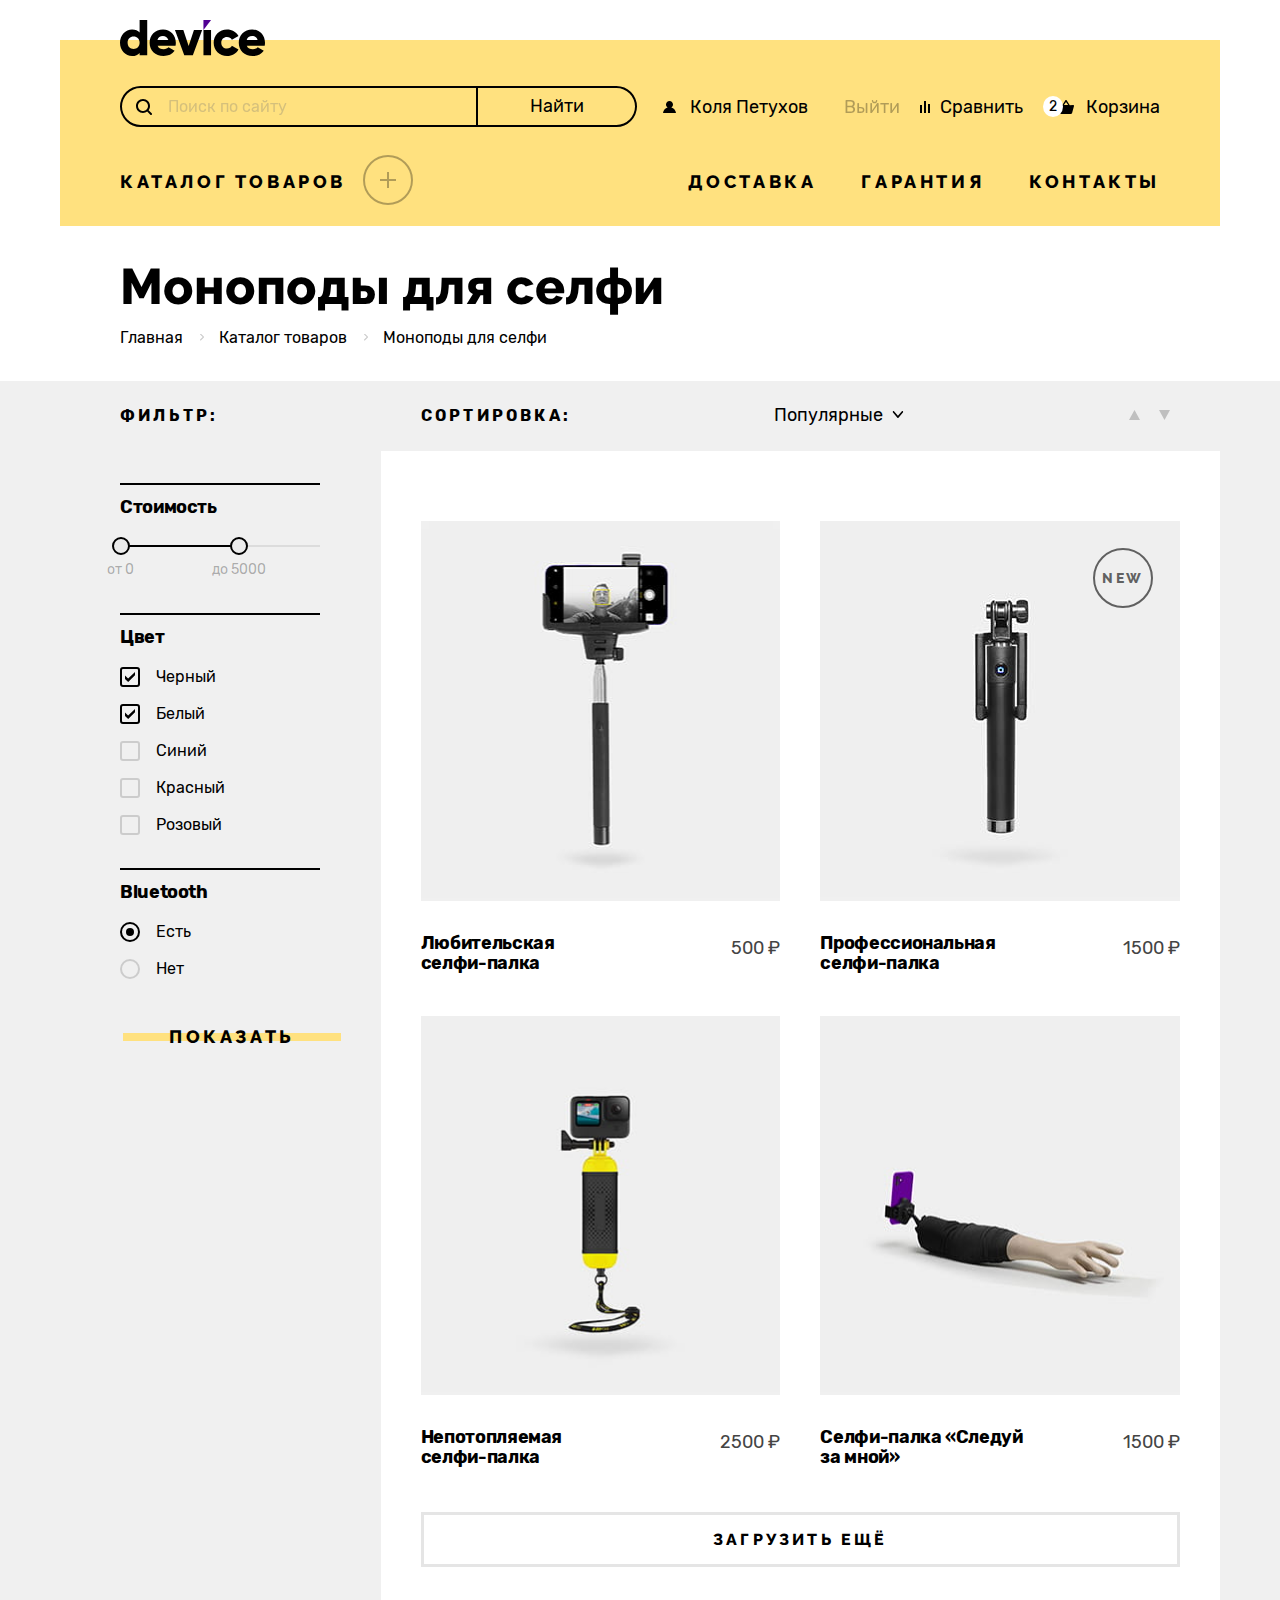
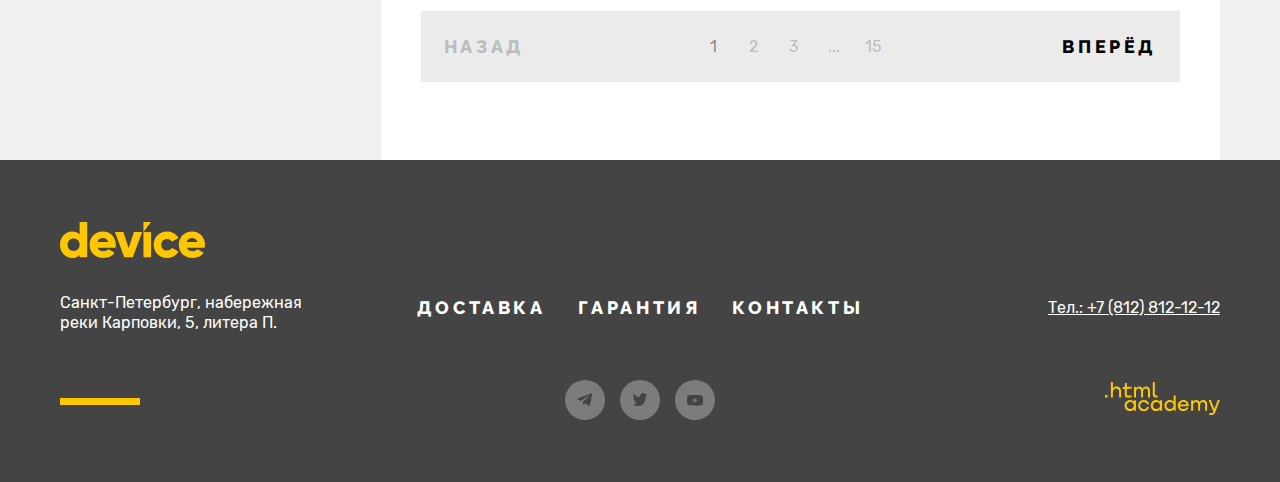
==== commit 5385c316: "дорабатывает проект к защите" ====
--- a/catalog.html
+++ b/catalog.html
@@ -8,21 +8,21 @@
   </head>
 
   <body>
-    <!-- Шапка -->
     <header class="page-header">
       <div class="page-header-container container">
-        <a class="logo-header" href="index.html" aria-current="page">
+        <a class="logo-header" href="index.html">
           <img src="images/logo.svg" width="145" height="36" alt="Логотип компании Device.">
           <span class="visually-hidden">Логотип интернет-магазина «Device»</span>
         </a>
         <div class="page-header-user">
           <form class="search" action="https://echo.htmlacademy.ru" method="get">
-            <label class="label-form-search visually-hidden">Напишите ваш запрос на поиск по сайту</label>
-            <input class="search-header" placeholder="Поиск по сайту" type="search">
-            <button class="button button-find" type="submit">Найти</button>
+            <label class="search-label" for="search">
+              <input class="search-input" type="search" name="search" id="search" placeholder="Поиск по сайту">
+            </label>
+            <button class="button search-button button-dark" type="submit">Найти</button>
           </form>
           <ul class="menu-user list-reset">
-            <li class="menu-user-item ">
+            <li class="menu-user-item">
               <a class="menu-user-link menu-user-link-login" href="#">Коля Петухов</a>
             </li>
             <li class="menu-user-item">
@@ -31,32 +31,62 @@
             <li class="menu-user-item">
               <a class="menu-user-link menu-user-link-compare" href="#">Сравнить</a>
             </li>
-            <li class="menu-user-item  menu-user-item-basket">
+            <li class="menu-user-item menu-user-item-basket">
               <a class="menu-user-link menu-user-link-basket" href="#">
                 <span class="menu-user-link-num">2</span>
                 Корзина</a>
+              <!-- Блок с корзиной -->
+              <div class="basket">
+                <ul class="basket-list list-reset">
+                  <li class="basket-item">
+                    <a class="basket-link" href="#">
+                      <img src="images/basket-1-small.jpg" width="39" height="43" alt="Любительская селфи-палка.">
+                      <span>Любительская <br>селфи-палка</span>
+                    </a>
+                    <button class="basket-del" type="button">
+                      <span class="visually-hidden">Удалить товар</span>
+                    </button>
+                  </li>
+                  <li class="basket-item">
+                    <a class="basket-link" href="#">
+                      <img src="images/basket-2-small.jpg" width="39" height="43" alt="Профессиональная селфи-палка.">
+                      <span>Профессиональная <br>селфи-палка</span>
+                    </a>
+                    <button class="basket-del" type="button">
+                      <span class="visually-hidden">Удалить товар</span>
+                    </button>
+                  </li>
+                </ul>
+                <div class="basket-order-container">
+                  <span class="basket-product">Товаров: 2</span>
+                  <span class="basket-order">Сумма: 2000 ₽</span>
+                </div>
+                <div class="basket-open-container">
+                  <a class="basket-open button" href="#">Открыть корзину</a>
+                </div>
+              </div>
             </li>
           </ul>
         </div>
         <nav class="navigation">
           <ul class="header-nav navigation-list list-reset">
             <li class="navigation-item navigation-item-catalog">
-              <a class="navigation-link navigation-link-catalog" href="catalog.html">Каталог товаров</a>
+              <a class="navigation-link navigation-link-catalog" href="catalog.html">Каталог товаров
+                <span></span>
+              </a>
               <div class="navigation-catalog-container">
                 <ul class="grop-down-navigation grop-down-navigation-mobile list-reset">
                   <li class="grop-down-catalog">
                     <a class="grop-down-catalog-link" href="#">Виртуальная реальность</a>
                   </li>
                   <li class="grop-down-catalog">
-                    <a class="grop-down-catalog-link grop-down-catalog-link-current" href="catalog.html">Моноподы для
-                      cелфи</a>
+                    <a class="grop-down-catalog-link  grop-down-catalog-link-current" href="catalog.html" aria-current="page">Моноподы для cелфи</a>
                   </li>
                   <li class="grop-down-catalog">
                     <a class="grop-down-catalog-link" href="#">Экшн-камеры</a>
                   </li>
                 </ul>
                 <ul class="grop-down-navigation grop-down-navigation-smart list-reset">
-
                   <li class="grop-down-catalog">
                     <a class="grop-down-catalog-link" href="#">Фитнес-браслеты</a>
                   </li>
@@ -86,10 +116,9 @@
     </header>
     <!-- Основная страница -->
     <main class="main main-inner">
-
       <section class="inner-header">
         <div class="inner-container container">
-          <h1 class="title main-page-title">Моноподы для селфи</h1>
+          <h1 class="title inner-title">Моноподы для селфи</h1>
           <ul class="breadcrumbs list-reset">
             <li class="breadcrumbs-item">
               <a class="breadcrumbs-link" href="#">Главная</a>
@@ -98,8 +127,7 @@
               <a class="breadcrumbs-link" href="#">Каталог товаров</a>
             </li>
             <li class="breadcrumbs-item">
-              <a class="breadcrumbs-link breadcrumbs-link-current" href="catalog.html" aria-current="page">Моноподы для
-                селфи</a>
+              <a class="breadcrumbs-link breadcrumbs-link-current" href="catalog.html" aria-current="page">Моноподы для селфи</a>
             </li>
           </ul>
         </div>
@@ -107,8 +135,8 @@
       <section class="catalog">
         <div class="catalog-container container">
           <h2 class="visually-hidden">Список товаров с фильтрами</h2>
-          <div class="filter">
-            <h3 class="catalog-title catalog-title-filter">Фильтр:</h3>
+          <div class="catalog-section filter">
+            <h3 class="catalog-title filter-main-title">Фильтр:</h3>
             <form class="filter-form" action="https://echo.htmlacademy.ru/" method="get">
               <fieldset class="filter-group filter-group-price">
                 <h4 class="filter-title">Стоимость</h4>
@@ -172,13 +200,13 @@
                   <li class="filter-item">
                     <label class="filter-label" for="bluetooth-yes">
                       <input class="filter-input filter-input-radio" id="bluetooth-yes" name="bluetooth" type="radio" value="yes" checked>
-                      Есть
+                      <span class="filter-label-text">Есть</span>
                     </label>
                   </li>
                   <li class="filter-item">
                     <label class="filter-label" for="bluetooth-no">
                       <input class="filter-input filter-input-radio" id="bluetooth-no" name="bluetooth" type="radio" value="no">
-                      Нет
+                      <span class="filter-label-text">Нет</span>
                     </label>
                   </li>
                 </ul>
@@ -186,11 +214,11 @@
               <button class="filter-submit button button-light" type="submit">Показать</button>
             </form>
           </div>
-          <div class="sorting">
+          <div class="catalog-section sorting">
             <div class="sorting-header">
               <h2 class="catalog-title">Сортировка:</h2>
               <select class="sorting-select" aria-label="Сортировка">
-                <option value="popular">Популярные</option>
+                <option value="popular" selected>Популярные</option>
                 <option value="cost">Дорогие</option>
                 <option value="cost">Дешёвые</option>
               </select>
@@ -262,16 +290,16 @@
                     <a class="pagination-link pagination-link-current" href="#" aria-current="page">1</a>
                   </li>
                   <li class="pagination-list-item">
-                    <a class="pagination-link">2</a>
-                  </li>
-                  <li class="pagination-list-item">
-                    <a class="pagination-link">3</a>
-                  </li>
-                  <li class="pagination-list-item">
-                    <a class="pagination-link">...</a>
-                  </li>
-                  <li class="pagination-list-item">
-                    <a class="pagination-link">15</a>
+                    <a class="pagination-link" href="#">2</a>
+                  </li>
+                  <li class="pagination-list-item">
+                    <a class="pagination-link" href="#">3</a>
+                  </li>
+                  <li class="pagination-list-item">
+                    <a class="pagination-link pagination-link-more" href="#">...</a>
+                  </li>
+                  <li class="pagination-list-item">
+                    <a class="pagination-link" href="#">15</a>
                   </li>
                 </ul>
                 <a class="pagination-btn pagination-btn-next" href="#">Вперёд</a>
@@ -285,17 +313,15 @@
     <!-- Подвал -->
     <footer class="page-footer">
       <div class="page-footer-wrapper container">
-        <h2 class="visually-hidden">Контактные данные интернет-магазина и быстрая навигация по интернет-магазину
-        </h2>
+        <h2 class="visually-hidden">Контактные данные интернет-магазина и быстрая навигация по интернет-магазину</h2>
+        <a class="logo-footer" href="index.html">
+          <img src="images/logo-footer.svg" width="145" height="36" alt="Логотип компании Device.">
+        </a>
         <div class="page-footer-container">
-          <section class="store-contacts">
-            <a class="logo-footer" href="index.html" aria-current="page">
-              <img src="images/logo-footer.svg" width="145" height="36" alt="Логотип компании Device.">
-            </a>
-            <p class="store-address">Санкт-Петербург, набережная
-              реки Карповки, 5, литера П.</p>
-          </section>
-          <section class="store-menu">
+          <div class="page-footer-item page-footer-item-address">
+            <p class="page-footer-address">Санкт-Петербург, набережная реки Карповки, 5, литера П.</p>
+          </div>
+          <div class="page-footer-item page-footer-item-links">
             <ul class="footer-navigation list-reset">
               <li class="footer-navigation-item">
                 <a class="footer-navigation-link" href="#delivery">Доставка</a>
@@ -307,30 +333,30 @@
                 <a class="footer-navigation-link" href="#contacts">Контакты</a>
               </li>
             </ul>
-            <ul class="footer-social list-reset">
-              <li class="footer-social-item">
-                <a class="footer-social-link footer-social-link-telegram" href="https://t.me/htmlacademy">
+            <ul class="footer-social social-list list-reset">
+              <li class="social-item">
+                <a class="social-link social-link-telegram" href="https://t.me/htmlacademy">
                   <span class="visually-hidden">Telegram</span>
                 </a>
               </li>
-              <li class="footer-social-item">
-                <a class="footer-social-link footer-social-link-youtube" href="https://www.youtube.com/user/htmlacademyru">
+              <li class="social-item">
+                <a class="social-link social-link-youtube" href="https://www.youtube.com/user/htmlacademyru">
                   <span class="visually-hidden">Youtube</span>
                 </a>
               </li>
-              <li class="footer-social-item">
-                <a class="footer-social-link footer-social-link-twitter" href="https://twitter.com/htmlacademy_ru">
+              <li class="social-item">
+                <a class="social-link social-link-twitter" href="https://twitter.com/htmlacademy_ru">
                   <span class="visually-hidden">Твиттер</span>
                 </a>
               </li>
             </ul>
-          </section>
-          <section class="information-footer">
-            <a class="contacts-address-phone" href="tel:+78128121212">Тел.: +7 (812) 812-12-12</a>
+          </div>
+          <div class="page-footer-item page-footer-item-information">
+            <a class="page-footer-phone" href="tel:+78128121212">Тел.: +7 (812) 812-12-12</a>
             <a class="academy-link" href="https://htmlacademy.ru/">
               <span class="visually-hidden">HTMLAcademy</span>
             </a>
-          </section>
+          </div>
         </div>
       </div>
     </footer>
--- a/styles/styles.css
+++ b/styles/styles.css
@@ -31,22 +31,20 @@
   box-sizing: border-box;
 }
 
-.html {
+html {
   height: 100%;
 }
 
 body {
-  /* width: 1440px; */
   display: flex;
   flex-direction: column;
-  width: auto;
   height: 100%;
   margin: 0;
 
   font-weight: 400;
   font-size: 18px;
   line-height: 30px;
-  font-family: "Rubik", sans-serif;
+  font-family: "Rubik", "Arial", sans-serif;
   color: #000000;
 
   background-color: #ffffff;
@@ -81,39 +79,87 @@
 }
 
 .button {
+  position: relative;
+  z-index: 1;
+
+  display: inline-block;
+  padding: 6px 35px;
+
   font-weight: 800;
   font-size: 18px;
-  line-height: 21.13px;
-  font-family: "Raleway", sans-serif;
+  line-height: 21px;
+  font-family: "Raleway", "Arial", sans-serif;
   text-align: center;
   color: #000000;
   text-transform: uppercase;
   text-decoration: none;
-
-  border: none;
+  letter-spacing: 3.6px;
+
+  background-color: transparent;
+  border: 3px solid #e5e5e5;
+  cursor: pointer;
+
+  transition: background-color 0.3s ease-in-out;
+}
+
+/* Нет состояний для кнопки */
+.button:hover {
+  border-color: #000000;
+}
+
+.button:active {
+  color: rgba(0, 0, 0, 0.3);
+
+  border-color: rgba(0, 0, 0, 0.3);
+}
+
+.button:focus {
+  outline: none;
+}
+
+.button:focus::after {
+  content: "";
+  position: absolute;
+  top: -6px;
+  right: -6px;
+  bottom: -6px;
+  left: -6px;
+  z-index: -1;
+
+  border: 2px solid #af4fff;
+}
+
+.button-dark {
+  border-color: #c4c4c4;
+}
+
+.button-dark:hover {
+  color: #ffffff;
+
+  background-color: #000000;
+}
+
+.button-dark:active {
+  color: rgba(255, 255, 255, 0.3);
+
+  background-color: #000000;
 }
 
 .button-light {
-  position: relative;
-  z-index: 1;
-
-  min-width: 220px;
-  padding: 6px 35px;
-
   letter-spacing: 3.6px;
 
   background-color: transparent;
-  cursor: pointer;
+  border-color: transparent;
 }
 
 .button-light::before {
   content: "";
   position: absolute;
   top: 50%;
+  right: 0;
   left: 0;
   z-index: -1;
 
-  width: 100%;
   height: 8px;
 
   background-color: #ffe17f;
@@ -122,15 +168,40 @@
   transition: height 0.3s ease-in-out;
 }
 
+.button-light:hover {
+  border-color: transparent;
+}
+
+.button-light:hover::before {
+  height: 100%;
+}
+
+.button-light:active {
+  color: #000000;
+
+  background-color: #ffcc33;
+  border-color: transparent;
+}
+
+.button:disabled,
+.button-disabled {
+  opacity: 0.3;
+
+  pointer-events: none;
+}
+
 .title {
+  margin: 0;
+
   font-weight: 800;
   font-size: 50px;
   line-height: 50px;
-  font-family: "Raleway", sans-serif;
+  font-family: "Raleway", "Arial", sans-serif;
 }
 
 .container {
-  width: 1160px;
+  width: 100%;
+  max-width: 1160px;
   margin: 0 auto;
 }
 
@@ -141,7 +212,7 @@
 }
 
 .page-header-container {
-  padding: 0 60px;
+  padding: 0 60px 19px;
 
   background-color: #ffe17f;
   background-image: linear-gradient(180deg, #ffffff 20px, #ffe17f 20px);
@@ -152,8 +223,19 @@
   width: 145px;
   height: 36px;
   margin-bottom: 30px;
-
-  border: 2px solid transparent;
+}
+
+.logo-header:hover {
+  opacity: 0.6;
+}
+
+.logo-header:active {
+  opacity: 0.3;
+}
+
+.logo-header:focus {
+  outline: 2px solid #af4fff;
+  outline-offset: 2px;
 }
 
 .page-header-user {
@@ -172,14 +254,27 @@
   grid-template-columns: 1fr auto;
 }
 
-.label-form-search {
-  /* position: relative; */
+.search-label {
+  position: relative;
+
   width: 100%;
-}
-
-.search-header {
-  /*grid-column: 1 / 1;
-  display: block; */
+  height: 100%;
+}
+
+/* Стилизация фокуса */
+.search-label:focus-within::before {
+  content: "";
+  position: absolute;
+  top: -4px;
+  right: -4px;
+  bottom: -4px;
+  left: -4px;
+
+  border: 2px solid #af4fff;
+}
+
+.search-input {
+  display: block;
   width: 100%;
   height: 100%;
   padding: 8px 15px 9px 46px;
@@ -187,26 +282,51 @@
   font-weight: 400;
   font-size: 16px;
   line-height: 20px;
-  font-family: "Rubik", sans-serif;
-
-  background-color: #ffe17f;
-  background-image: url(../images/icons/search.svg);
+  font-family: "Rubik", "Arial", sans-serif;
+  color: #000000;
+
+  background-color: transparent;
+  background-image: url("../images/icons/search.svg");
   background-repeat: no-repeat;
-  background-position: 16px center;
+  background-position: center left 14px;
   background-size: 16px 16px;
   border: 2px solid #000000;
+  border-right-width: 1px;
   border-radius: 50px 0 0 50px;
 }
 
+/* Состояния для input */
+.search-input::placeholder {
+  opacity: 0.3;
+}
+
+.search-input:hover {
+  background-color: #dcdcdc;
+}
+
+.search-input:focus {
+  outline: none;
+}
+
+.search-input:disabled {
+  opacity: 0.3;
+
+  pointer-events: none;
+}
+
 .search-button {
+  display: block;
   width: 160px;
-  padding: 10px 56px;
-
+  padding: 8px 15px 9px;
+
+  font-weight: 400;
+  line-height: 20px;
+  font-family: "Rubik", "Arial", sans-serif;
   text-transform: none;
   letter-spacing: normal;
 
-  background-color: #ffe17f;
   border: 2px solid #000000;
+  border-left-width: 1px;
   border-radius: 0 50px 50px 0;
 }
 
@@ -233,12 +353,26 @@
   background-position: center left;
 }
 
+/* Нет состояний */
+.menu-user-link:hover {
+  opacity: 0.6;
+}
+
+.menu-user-link:active {
+  opacity: 0.3;
+}
+
+.menu-user-link:focus {
+  outline: 2px solid #af4fff;
+  outline-offset: 2px;
+}
+
 .menu-user-link-login {
-  background-image: url(../images/icons/login.svg);
+  background-image: url("../images/icons/login.svg");
 }
 
 .menu-user-link-logout {
-  padding: 0 8px;
+  padding: 0 6px;
 
   opacity: 0.3;
 }
@@ -246,7 +380,13 @@
 .menu-user-link-compare {
   padding-left: 20px;
 
-  background-image: url(../images/icons/compare.svg);
+  background-image: url("../images/icons/compare.svg");
+}
+
+.menu-user-link-logout {
+  padding: 0;
+
+  opacity: 0.3;
 }
 
 .menu-user-link-basket {
@@ -254,7 +394,7 @@
 
   padding-left: 43px;
 
-  background-image: url(../images/icons/basket.svg);
+  background-image: url("../images/icons/basket.svg");
   background-position: center left 15px;
 }
 
@@ -269,14 +409,181 @@
   align-items: center;
   min-width: 20px;
   min-height: 20px;
-  padding: 5px;
+  padding: 2px;
 
   font-size: 14px;
   line-height: 17px;
+  text-align: center;
   color: #000000;
 
   background-color: #ffffff;
   border-radius: 50%;
+}
+
+/* Стилизация корзины */
+.basket {
+  position: absolute;
+  left: 29%;
+  z-index: 20;
+
+  display: none;
+  width: 320px;
+  margin-top: 5px;
+
+  font-size: 16px;
+  line-height: 20px;
+  color: #ffffff;
+
+  background-color: #000000;
+  transform: translateX(-50%);
+}
+
+.basket::after {
+  content: "";
+  position: absolute;
+  bottom: 100%;
+  left: 50%;
+
+  border-right: 7px solid transparent;
+  border-bottom: 6px solid #000000;
+  border-left: 7px solid transparent;
+  transform: inherit;
+}
+
+.basket-item {
+  display: grid;
+  padding: 20px;
+
+  gap: 23px;
+  grid-template-columns: 1fr auto;
+}
+
+.basket-link {
+  display: grid;
+
+  color: #ffffff;
+  text-decoration: none;
+
+  gap: 23px;
+  grid-template-columns: auto 1fr;
+}
+
+.basket-link img {
+  display: block;
+  width: 39px;
+  height: 43px;
+}
+
+.basket-link:hover {
+  opacity: 0.6;
+}
+
+.basket-link:active {
+  opacity: 0.3;
+}
+
+.basket-link:focus {
+  outline: 2px solid #af4fff;
+  outline-offset: 2px;
+}
+
+.basket-del {
+  position: relative;
+
+  width: 10px;
+  height: 10px;
+  padding: 0;
+
+  background-color: transparent;
+  border: none;
+}
+
+.basket-del::before,
+.basket-del::after {
+  content: "";
+  position: absolute;
+  top: 50%;
+  left: 50%;
+
+  width: 12px;
+  height: 1px;
+
+  background-color: #ffffff;
+  transform: translate(-50%, -50%);
+}
+
+.basket-del::before {
+  transform: translate(-50%, -50%) rotate(45deg);
+}
+
+.basket-del::after {
+  transform: translate(-50%, -50%) rotate(-45deg);
+}
+
+.basket-del:hover {
+  opacity: 0.6;
+}
+
+.basket-del:active {
+  opacity: 0.3;
+}
+
+.basket-del:focus {
+  outline: 2px solid #af4fff;
+  outline-offset: 2px;
+}
+
+.basket-order-container {
+  display: flex;
+  justify-content: space-between;
+  padding: 13px 20px;
+
+  background-color: #1a1a1a;
+}
+
+.basket-open-container {
+  padding: 20px;
+}
+
+.basket-open {
+  width: 100%;
+  padding: 11px;
+
+  font-size: 18px;
+  line-height: 21px;
+  letter-spacing: 3.6px;
+
+  background-color: #ffffff;
+  border-color: transparent;
+}
+
+.basket-open::before {
+  display: none;
+}
+
+.basket-open:hover {
+  background-color: #ffe17f;
+  border-color: #ffe17f;
+}
+
+.basket-open:active {
+  color: rgba(0, 0, 0, 0.3);
+}
+
+.basket-open:disabled,
+.basket-open-disabled {
+  color: rgba(0, 0, 0, 0.3);
+
+  opacity: 1;
+}
+
+/* Стилизация открытия корзины */
+.menu-user-item-basket {
+  position: relative;
+}
+
+.menu-user-item-basket:hover .basket {
+  display: block;
 }
 
 .navigation-list {
@@ -286,7 +593,11 @@
   flex-wrap: wrap;
   justify-content: flex-end;
 
-  gap: 44px;
+  gap: 45px;
+}
+
+.navigation-item {
+  padding: 10px 0;
 }
 
 .navigation-item-catalog {
@@ -298,17 +609,20 @@
 
   font-weight: 800;
   font-size: 18px;
-  line-height: 21.13px;
-  font-family: "Raleway", sans-serif;
+  line-height: 21px;
+  font-family: "Raleway", "Arial", sans-serif;
   color: #000000;
   text-transform: uppercase;
   text-decoration: none;
-
-  border: 2px solid transparent;
+  letter-spacing: 3.6px;
 }
 
 .navigation-link:hover {
   opacity: 0.6;
+}
+
+.navigation-link:active {
+  opacity: 0.3;
 }
 
 .navigation-link:focus {
@@ -316,28 +630,61 @@
   outline-offset: 2px;
 }
 
-.navigation-link:active {
-  opacity: 0.3;
+.navigation-link-current {
+  text-decoration: 2px;
+
+  outline: none;
+
+  pointer-events: none;
+
+  text-decoration-color: inherit;
+  text-decoration-line: underline;
+  text-decoration-style: solid;
+  text-underline-offset: 8px;
 }
 
 .navigation-link-catalog {
-  display: flex;
-  flex-wrap: wrap;
-  align-items: center;
-
-  column-gap: 7px;
-}
-
-.navigation-link-catalog::after {
-  content: "";
-
-  display: block;
+  position: relative;
+  z-index: 11;
+
+  padding: 16px 67px 16px 0;
+}
+
+/* Стилизация крестика */
+
+.navigation-link-catalog span {
+  position: absolute;
+  top: 0;
+  right: 0;
+
   width: 50px;
   height: 50px;
 
-  background-image: url(../images/icons/plus.svg);
-  background-repeat: no-repeat;
+  border: 2px solid #000000;
   border-radius: 50%;
+  opacity: 0.3;
+}
+
+.navigation-link-catalog span::before,
+.navigation-link-catalog span::after {
+  content: "";
+  position: absolute;
+  top: 50%;
+  left: 50%;
+
+  width: 16px;
+  height: 2px;
+
+  background-color: #000000;
+  transform: translate(-50%, -50%);
+}
+
+.navigation-link-catalog span::after {
+  transform: translate(-50%, -50%) rotate(90deg);
+}
+
+.navigation-item-catalog:hover span::after {
+  display: none;
 }
 
 .navigation-catalog-container {
@@ -361,11 +708,13 @@
   display: grid;
 }
 
+.grop-down-catalog {
+  margin-bottom: 6px;
+}
+
 .grop-down-catalog-link {
-  font-weight: 400;
   font-size: 16px;
   line-height: 18px;
-  font-family: "Rubik", sans-serif;
   color: #000000;
   text-decoration: none;
 }
@@ -383,6 +732,20 @@
   text-underline-offset: 6px;
 }
 
+/* Стилизация состояний */
+.grop-down-catalog-link:hover {
+  opacity: 0.6;
+}
+
+.grop-down-catalog-link:active {
+  opacity: 0.3;
+}
+
+.grop-down-catalog-link:focus {
+  outline: 2px solid #af4fff;
+  outline-offset: 2px;
+}
+
 /* Главная страница */
 
 .main {
@@ -394,7 +757,7 @@
 }
 
 .slider-container {
-  width: 1160px;
+  position: relative;
 }
 
 .slider-list {
@@ -411,14 +774,18 @@
   background-color: #ffe17f;
   background-image: linear-gradient(180deg, #ffe17f 133px, #ffffff 133px);
 
-  counter-increment: slider;
+  counter-increment: slide;
 
   gap: 40px;
   grid-template-columns: repeat(2, 1fr);
 }
 
+.slider-item-active {
+  display: grid;
+}
+
 .slider-item::after {
-  content: "0" counter(slider);
+  content: "0" counter(slide);
   position: absolute;
   top: 65px;
   right: 50px;
@@ -429,14 +796,18 @@
   color: #ffffff;
 }
 
-.slider-item-active {
-  display: grid;
-}
-
-.product-image {
+.slider-images {
+  height: 525px;
   margin: 0;
 }
 
+/* Стилизация самой img */
+.slider-images img {
+  display: block;
+  width: 100%;
+  height: 100%;
+}
+
 .slider-info {
   position: relative;
   z-index: 1;
@@ -445,56 +816,42 @@
 }
 
 .slider-title {
-  width: 545px;
   margin-bottom: 29px;
 }
 
 .slider-description {
+  margin: 0 0 51px;
+
+  color: #444444;
+}
+
+.slider-button {
   margin-bottom: 50px;
-
-  color: #444444;
-}
-
-.button-more {
-  margin-bottom: 60px;
-
-  font-weight: 800;
-  font-size: 18px;
-  line-height: 21.13px;
-  font-family: "Raleway", sans-serif;
-  text-align: center;
-  color: #000000;
-  text-transform: uppercase;
-  text-decoration: none;
 }
 
 .slider-params {
   display: flex;
-  margin-top: 50px;
-  margin-bottom: 26px;
+  flex-wrap: wrap;
+  margin: 0;
+
+  gap: 21px;
 }
 
 .slider-params-item {
-  margin-right: 20px;
+  display: flex;
+  flex-direction: column;
 }
 
 .slider-key {
-  margin-bottom: 12px;
-
-  font-weight: 400;
+  font-size: 16px;
+  color: #444444;
+}
+
+.slider-value {
+  order: -1;
+  margin: 0 0 11px;
+
   font-size: 36px;
-  line-height: 30px;
-  font-family: "Rubik", sans-serif;
-}
-
-.slider-value {
-  margin: 0;
-
-  font-weight: 400;
-  font-size: 16px;
-  line-height: 30px;
-  font-family: "Rubik", sans-serif;
-  color: #444444;
 }
 
 .slider-arrows-container {
@@ -512,10 +869,10 @@
 .slider-arrow {
   display: inline-block;
   width: 20px;
-  height: 61px;
+  height: 60px;
 
   background-color: transparent;
-  background-image: url(../images/icons/arrow.svg);
+  background-image: url("../images/icons/arrow.svg");
   background-repeat: no-repeat;
   background-position: center;
   background-size: contain;
@@ -527,6 +884,35 @@
   transform: rotate(180deg);
 }
 
+/* Состояния для кнопки */
+.slider-arrow:hover {
+  opacity: 0.6;
+}
+
+.slider-arrow:active {
+  opacity: 0.3;
+}
+
+.slider-arrow:focus {
+  outline: none;
+}
+
+.slider-arrow:focus::before {
+  content: "";
+  position: absolute;
+  top: -6px;
+  right: -6px;
+  bottom: -6px;
+  left: -6px;
+
+  border: 2px solid #af4fff;
+}
+
+.slider-arrow-disabled,
+.slider-arrow:disabled {
+  opacity: 0.1;
+}
+
 .slider-pagination-list {
   display: flex;
   flex-wrap: wrap;
@@ -554,13 +940,37 @@
   background-color: #000000;
 }
 
+/* Состояния */
+.slider-pagination-button:hover {
+  opacity: 0.6;
+}
+
+.slider-pagination-button:active {
+  opacity: 0.3;
+}
+
+.slider-pagination-button:focus {
+  outline: none;
+}
+
+.slider-pagination-button:focus::before {
+  content: "";
+  position: absolute;
+  top: -6px;
+  right: -6px;
+  bottom: -6px;
+  left: -6px;
+
+  border: 2px solid #af4fff;
+}
+
+.slider-pagination-button-disabled,
+.slider-pagination-button:disabled {
+  opacity: 0.1;
+}
+
 .products {
-  padding-top: 70px;
-  padding-bottom: 70px;
-}
-
-.products-container {
-  width: 1160px;
+  padding: 70px 0 67px;
 }
 
 .product-list-main {
@@ -578,7 +988,7 @@
   font-weight: 800;
   font-size: 18px;
   line-height: 24px;
-  font-family: "Raleway", sans-serif;
+  font-family: "Raleway", "Arial", sans-serif;
   color: #000000;
   text-decoration: none;
   letter-spacing: -0.36px;
@@ -594,42 +1004,50 @@
 
   background-color: #ffe17f;
   background-repeat: no-repeat;
-  background-position: center center;
+  background-position: center;
   background-size: contain;
 }
 
+/* Стилизация состояний */
+.product-link:hover::before {
+  background-color: #ffc700;
+}
+
+.product-link:active {
+  opacity: 0.3;
+}
+
+.product-link:focus {
+  outline: 2px solid #af4fff;
+  outline-offset: 2px;
+}
+
 .product-link-vr::before {
-  background-image: url(../images/products/images-vr.svg);
-  background-size: auto;
+  background-image: url("../images/products/images-vr.svg");
 }
 
 .product-link-monopods::before {
-  background-image: url(../images/products/images-monopods.svg);
-  background-size: auto;
+  background-image: url("../images/products/images-monopods.svg");
 }
 
 .product-link-action-cameras::before {
-  background-image: url(../images/products/images-cameras.svg);
-  background-size: auto;
+  background-image: url("../images/products/images-cameras.svg");
 }
 
 .product-link-fitness-bracelet::before {
-  background-image: url(../images/products/images-bracelet.svg);
-  background-size: auto;
+  background-image: url("../images/products/images-bracelet.svg");
 }
 
 .product-link-watch::before {
-  background-image: url(../images/products/images-watch.svg);
-  background-size: auto;
+  background-image: url("../images/products/images-watch.svg");
 }
 
 .product-link-quadrocopter::before {
-  background-image: url(../images/products/images-quadrocopter.svg);
-  background-size: auto;
+  background-image: url("../images/products/images-quadrocopter.svg");
 }
 
 .services {
-  padding-bottom: 72px;
+  padding: 15px 0 71px;
 
   background-color: #f0f0f0;
   background-image: linear-gradient(0deg, #f0f0f0 71%, #ffffff 71%);
@@ -637,7 +1055,6 @@
 
 .services-container {
   display: grid;
-  width: 1160px;
 
   grid-template-columns: 287px 1fr;
 }
@@ -652,59 +1069,52 @@
   grid-template-columns: 1fr;
 }
 
-.services-tab-item:not(:last-child) {
-  margin-bottom: 35px;
-}
-
 .service-tab-item-active {
   background-color: #000000;
 
   pointer-events: none;
 }
 
+/* Стилизация кнопок */
+.services-tab-link {
+  width: 164px;
+  padding: 6px 7px 7px;
+}
+
 .services-tab-link-active {
   color: #ffe17f;
 }
 
-.button-service {
-  width: 280px;
-  height: 40px;
-  padding: 9px 120px 11px 0;
-
-  font-weight: 800;
-  font-size: 18px;
-  line-height: 21.13px;
-  font-family: "Raleway", sans-serif;
-  text-align: center;
-  text-transform: uppercase;
-  letter-spacing: 3.6px;
-
-  border: none;
+.services-tab-link-active::before {
+  display: none;
 }
 
 .service-item {
   display: none;
-  padding: 74px 260px 50px 116px;
+  padding: 74px 260px 74px 116px;
 
   background-repeat: no-repeat;
   background-position: center right 63px;
 }
 
-.service-item-delivery {
-  background-image: url(../images/delivery.svg);
-}
-
 .service-item-active {
   display: block;
 }
 
+.service-item-delivery {
+  background-image: url("../images/delivery.svg");
+}
+
+.service-item-guarantee {
+  background-image: url("../images/guarantee.svg");
+}
+
+.service-item-credit {
+  background-image: url("../images/credit.svg");
+}
+
 .service-title {
-  margin-bottom: 34px;
-
-  font-weight: 800;
-  font-size: 50px;
-  line-height: 50px;
-  font-family: "Raleway", sans-serif;
+  margin-bottom: 32px;
 }
 
 .services-text {
@@ -713,17 +1123,8 @@
   color: #444444;
 }
 
-.service-item-guarantee {
-  background-image: url(../images/guarantee.svg);
-}
-
-.service-item-credit {
-  background-image: url(../images/credit.svg);
-}
-
 .product-delivery {
-  width: 1160px;
-  padding: 74px 0 70px;
+  padding: 70px 0;
 }
 
 .product-delivery-link {
@@ -734,8 +1135,8 @@
 
   font-weight: 800;
   font-size: 20px;
-  line-height: 23.48px;
-  font-family: "Raleway", sans-serif;
+  line-height: 23px;
+  font-family: "Raleway", "Arial", sans-serif;
   text-align: center;
   color: #000000;
   text-transform: uppercase;
@@ -743,7 +1144,6 @@
   letter-spacing: 4px;
 
   background-color: #f0f0f0;
-  border: none;
 }
 
 .product-delivery-link::before {
@@ -757,23 +1157,66 @@
   height: 100%;
 
   background-color: #ffe17f;
-  background-image: url(../images/car.svg);
+  background-image: url("../images/car.svg");
   background-repeat: no-repeat;
   background-position: center;
   background-size: 47px 32px;
 }
 
-.information-store-container {
+.product-delivery-link span {
+  position: absolute;
+  top: 50%;
+  right: 42px;
+
+  width: 40px;
+  height: 40px;
+
+  background-color: rgba(220, 220, 220, 0.5);
+  border-radius: 50%;
+  transform: translateY(-50%);
+}
+
+.product-delivery-link span::after {
+  content: "";
+  position: absolute;
+  top: 50%;
+  left: 50%;
+
+  width: 2px;
+  height: 12px;
+
+  background-image: url("../images/icons/information.svg");
+  background-repeat: no-repeat;
+  transform: translate(-50%, -50%);
+  opacity: 0.3;
+}
+
+.product-delivery-link:hover::before {
+  background-color: #ffc700;
+}
+
+.product-delivery-link:hover span::after {
+  opacity: 1;
+}
+
+.product-delivery-link:active {
+  opacity: 0.3;
+}
+
+.product-delivery-link:focus {
+  outline: 2px solid #af4fff;
+  outline-offset: 2px;
+}
+
+.about {
   display: grid;
-  width: 1160px;
-  margin: 0 auto;
   padding-bottom: 20px;
 
   gap: 20px 96px;
   grid-template-columns: repeat(2, 1fr);
 }
 
-.about-us {
+.about-section {
   position: relative;
 
   display: grid;
@@ -785,7 +1228,7 @@
   justify-items: start;
 }
 
-.about-us::before {
+.about-section::before {
   content: "";
   position: absolute;
   top: 0;
@@ -798,12 +1241,12 @@
 }
 
 .about-title {
-  position: relative;
-
   margin-bottom: 17px;
 }
 
 .about-text {
+  margin: 0;
+
   color: #444444;
 }
 
@@ -813,15 +1256,14 @@
   padding-left: 37px;
 
   font-weight: 700;
-  font-size: 18px;
   line-height: 20px;
-  font-family: "Rubik", sans-serif;
+  font-family: "Rubik", "Arial", sans-serif;
   color: #000000;
   letter-spacing: -0.36px;
 }
 
 .about-item:not(:last-child) {
-  margin-bottom: 20px;
+  margin-bottom: 19px;
 }
 
 .about-item::before {
@@ -840,54 +1282,43 @@
 }
 
 .about-button {
-  margin-top: -4px;
-  padding: 8px 22px;
-}
-
-.contacts-information {
-  position: relative;
-
-  display: grid;
-  align-content: start;
-  padding: 48px 0;
-
-  gap: 30px;
-  grid-template-columns: 1fr;
-  justify-items: start;
-}
-
-.contacts-information::before {
-  content: "";
-  position: absolute;
-  top: 0;
-  left: 0;
-
-  width: 84px;
-  height: 7px;
-
-  background-color: #000000;
+  padding: 10px 22px;
+}
+
+.about-section-contacts .about-button {
+  padding: 10px 32px;
 }
 
 .about-title-small {
-  font-style: normal;
+  margin: 0 0 14px;
+
   font-weight: 700;
   font-size: 24px;
   line-height: 30px;
-  font-family: "Rubik", sans-serif;
-}
-
-.info-adress {
+  font-family: "Rubik", "Arial", sans-serif;
+  color: #444444;
+}
+
+.about-address {
   font-style: normal;
-  font-weight: 400;
-  font-size: 18px;
-  line-height: 30px;
-  font-family: "Rubik", sans-serif;
 }
 
 .about-link {
-  font-style: normal;
   color: #000000;
-  text-decoration: underline;
+}
+
+/* Состояния */
+.about-link:hover {
+  opacity: 0.6;
+}
+
+.about-link:active {
+  opacity: 0.3;
+}
+
+.about-link:focus {
+  outline: 2px solid #af4fff;
+  outline-offset: 2px;
 }
 
 .mailing {
@@ -900,7 +1331,7 @@
   display: grid;
   align-items: center;
 
-  gap: 144px 52px;
+  gap: 142px 52px;
   grid-template-columns: repeat(4, 1fr);
 }
 
@@ -912,6 +1343,8 @@
 
 .mailing-description {
   margin: 10px 0 0;
+
+  color: #444444;
 
   grid-column: span 2 /-1;
 }
@@ -940,37 +1373,54 @@
   border-bottom: 3px solid #c4c4c4;
 }
 
+.mailing-input::placeholder {
+  opacity: 0.5;
+}
+
+.mailing-input:focus,
+.mailing-input:hover {
+  background-color: #dcdcdc;
+  outline: none;
+}
+
+.mailing-input-invalid {
+  border-color: #ff3d3d;
+}
+
+.mailing-input:disabled {
+  opacity: 0.3;
+
+  pointer-events: none;
+}
+
 .mailing-submit {
   width: 252px;
   padding: 15px;
 
   letter-spacing: 3.6px;
-
-  border-color: #c4c4c4;
 }
 
 .mailing-note {
   margin: 0 0 0 auto;
   padding-left: 33px;
 
-  background-image: url(../images/icons/tick.svg);
+  color: #444444;
+
+  background-image: url("../images/icons/tick.svg");
   background-repeat: no-repeat;
   background-position: center left;
 }
 
-/* Каталог  */
-
 .inner-header {
-  padding: 35px 0 34px;
+  padding: 36px 0 29px;
 }
 
 .inner-container {
   padding: 0 60px;
 }
 
-.main-page-title {
-  margin: 0;
-  padding-bottom: 16px;
+.inner-title {
+  margin-bottom: 10px;
 }
 
 .breadcrumbs {
@@ -980,33 +1430,52 @@
 }
 
 .breadcrumbs-item {
-  display: flex;
-  align-items: center;
+  position: relative;
+
+  margin-right: 36px;
 }
 
 .breadcrumbs-item:not(:last-child):after {
   content: "";
-
-  display: block;
+  position: absolute;
+  top: 50%;
+  right: -21px;
+
   width: 4px;
   height: 7px;
-  margin: 0 16px;
-
-  background-image: url(../images/icons/breadcrumbs-arrow.svg);
+
+  background-image: url("../images/icons/breadcrumbs-arrow.svg");
   background-repeat: no-repeat;
   background-position: center;
+  transform: translateY(-50%);
   opacity: 0.2;
 }
 
 .breadcrumbs-link {
-  font-weight: 400;
   font-size: 16px;
   line-height: 20px;
-  font-family: "Rubik", sans-serif;
   color: #000000;
   text-decoration: none;
 }
 
+/* Состояния */
+.breadcrumbs-link:hover {
+  opacity: 0.6;
+}
+
+.breadcrumbs-link:active {
+  opacity: 0.3;
+}
+
+.breadcrumbs-link:focus {
+  outline: 2px solid #af4fff;
+  outline-offset: 2px;
+}
+
+.breadcrumbs-link-current {
+  pointer-events: none;
+}
+
 .catalog {
   background-color: #f0f0f0;
 }
@@ -1017,24 +1486,24 @@
   grid-template-columns: auto 1fr;
 }
 
-.filter {
-  padding: 25px 37px 5px 60px;
-}
-
 .catalog-title {
   margin: 0;
 
   font-weight: 800;
   font-size: 16px;
-  line-height: 18.78px;
-  font-family: "Raleway", sans-serif;
+  line-height: 19px;
+  font-family: "Rubik", "Arial", sans-serif;
   color: #000000;
   text-transform: uppercase;
   letter-spacing: 3.2px;
 }
 
-.catalog-title-filter {
-  margin-bottom: 60px;
+.filter {
+  padding: 25px 37px 5px 60px;
+}
+
+.filter-main-title {
+  margin-bottom: 58px;
 }
 
 .filter-group {
@@ -1052,7 +1521,6 @@
   font-weight: 700;
   font-size: 18px;
   line-height: 20px;
-  font-family: "Rubik", sans-serif;
   color: #000000;
   letter-spacing: -0.36px;
 }
@@ -1099,7 +1567,7 @@
 }
 
 .range-content-min {
-  left: 0;
+  left: -13px;
 }
 
 .range-button {
@@ -1145,10 +1613,8 @@
   height: 20px;
   margin: 0;
 
-  background-color: transparent;
   border: 2px solid #cccccc;
   border-radius: 3px;
-  cursor: pointer;
 
   appearance: none;
 }
@@ -1158,9 +1624,9 @@
 }
 
 .filter-input-check:checked {
-  background-image: url(../images/icons/check.svg);
+  background-image: url("../images/icons/check.svg");
   background-repeat: no-repeat;
-  background-position: center center;
+  background-position: center;
 }
 
 .filter-input-radio {
@@ -1181,10 +1647,42 @@
   transform: translate(-50%, -50%);
 }
 
+.filter-label:hover {
+  opacity: 0.6;
+}
+
+.filter-label:active {
+  opacity: 0.3;
+}
+
+.filter-input:focus {
+  outline: none;
+}
+
+.filter-input:focus::before {
+  content: "";
+  position: absolute;
+  top: -6px;
+  right: -6px;
+  bottom: -6px;
+  left: -6px;
+
+  border: 2px solid #af4fff;
+}
+
+.filter-input:disabled,
+.filter-input:disabled ~ .filter-label-text {
+  opacity: 0.1;
+}
+
+.filter-label-text {
+  font-size: 16px;
+  line-height: 20px;
+  color: #000000;
+}
+
 .filter-submit {
   padding: 11px 46px;
-
-  border: none;
 }
 
 .sorting-header {
@@ -1192,7 +1690,7 @@
   flex-wrap: wrap;
   justify-content: space-between;
   align-items: center;
-  padding: 14px 40px 10px;
+  padding: 14px 40px 16px;
 }
 
 .sorting-select {
@@ -1205,16 +1703,26 @@
   color: #000000;
 
   background-color: transparent;
-  background-image: url(../images/icons/sorting.svg);
+  background-image: url("../images/icons/sorting.svg");
   background-repeat: no-repeat;
-  background-position: right center;
+  background-position: center right 18px;
   background-size: 13px 8px;
-  border: 2px solid transparent;
-  outline: none;
-  cursor: pointer;
+  border: none;
 
   -webkit-appearance: none;
-          appearance: none;
+  appearance: none;
+}
+
+.sorting-select:hover {
+  opacity: 0.6;
+}
+
+.sorting-select:active {
+  opacity: 0.3;
+}
+
+.sorting-select:focus {
+  outline: 2px solid #af4fff;
 }
 
 .sorting-dir {
@@ -1241,7 +1749,7 @@
   width: 11px;
   height: 10px;
 
-  background-image: url(../images/icons/arrow-sorting.svg);
+  background-image: url("../images/icons/arrow-sorting.svg");
   background-repeat: no-repeat;
   background-position: center;
   opacity: 0.2;
@@ -1251,17 +1759,41 @@
   transform: rotate(180deg);
 }
 
+.sorting-dir-link:hover::after {
+  opacity: 0.5;
+}
+
+.sorting-dir-link:active::after {
+  opacity: 1;
+}
+
+.sorting-dir-link:focus {
+  outline: none;
+}
+
+.sorting-dir-link:focus::before {
+  content: "";
+  position: absolute;
+  top: 0;
+  right: 0;
+  bottom: 0;
+  left: 0;
+
+  border: 2px solid #af4fff;
+  opacity: 1;
+}
+
 .sorting-result {
-  padding: 70px 40px 78px 40px;
+  padding: 70px 40px 78px;
 
   background-color: #ffffff;
 }
 
 .product-list {
   display: grid;
-  margin-bottom: 44px;
-
-  gap: 46px 40px;
+  margin-bottom: 45px;
+
+  gap: 43px 40px;
   grid-template-columns: repeat(2, 1fr);
 }
 
@@ -1272,10 +1804,21 @@
   text-decoration: none;
 }
 
+.card-link:focus {
+  outline: 2px solid #af4fff;
+  outline-offset: 2px;
+}
+
 .card-img {
   position: relative;
 
   margin-bottom: 32px;
+}
+
+.card-img img {
+  display: block;
+  width: 100%;
+  height: 100%;
 }
 
 .card-img::after {
@@ -1344,6 +1887,15 @@
   grid-template-columns: repeat(2, auto);
 }
 
+/* Состояния */
+.card-link:hover .card-descript {
+  opacity: 0.6;
+}
+
+.card-link:active .card-descript {
+  opacity: 0.3;
+}
+
 .card-title {
   margin: 0;
 
@@ -1358,6 +1910,7 @@
   margin: 0;
 
   text-align: right;
+  color: #444444;
 }
 
 .product-card-more {
@@ -1368,8 +1921,6 @@
   font-size: 16px;
   line-height: 19px;
   letter-spacing: 3.2px;
-
-  border: 3px solid #e5e5e5;
 }
 
 .pagination {
@@ -1384,13 +1935,30 @@
 
 .pagination-btn {
   display: inline-block;
-  padding: 21px 20px 20px;
+  padding: 25px 23px;
 
   font-weight: 800;
+  line-height: 21px;
   font-family: "Raleway", "Arial", sans-serif;
+  color: #000000;
   text-transform: uppercase;
   text-decoration: none;
   letter-spacing: 3.6px;
+}
+
+.pagination-btn:hover {
+  background-color: #dcdcdc;
+}
+
+.pagination-btn:active {
+  color: rgba(0, 0, 0, 0.3);
+
+  background-color: #dcdcdc;
+}
+
+.pagination-btn:focus {
+  outline: 2px solid #af4fff;
+  outline-offset: 2px;
 }
 
 .pagination-btn-disabled {
@@ -1413,30 +1981,35 @@
   min-width: 40px;
   padding: 5px;
 
-  font-weight: 400;
   font-size: 16px;
   line-height: 20px;
-  font-family: "Rubik", sans-serif;
   text-align: center;
+  color: rgba(68, 68, 68, 0.3);
+  text-decoration: none;
+}
+
+.pagination-link:hover {
   color: #444444;
-  text-decoration: none;
-
-  opacity: 0.3;
+}
+
+.pagination-link:active {
+  color: rgba(68, 68, 68, 0.1);
+}
+
+.pagination-link:focus {
+  outline: 2px solid #af4fff;
+  outline-offset: 2px;
 }
 
 .pagination-link-current {
-  opacity: 0.6;
+  color: rgba(68, 68, 68, 0.6);
 
   pointer-events: none;
 }
 
-.pagination-btn-next {
-  color: #000000;
-}
-
-/* hover */
-/* focus */
-/* active */
+.pagination-link-more {
+  padding: 5px 0;
+}
 
 /* Подвал */
 
@@ -1450,62 +2023,103 @@
   background-color: #444444;
 }
 
-.page-footer-wrapper {
-  width: 1160px;
-  margin: 0 auto;
-}
-
 .page-footer-container {
   display: grid;
-  align-items: center;
 
   gap: 46px 20px;
   grid-template-columns: 260px 1fr 260px;
+}
+
+.page-footer-item-address {
+  position: relative;
+
+  padding-bottom: 30px;
+}
+
+.page-footer-item-address::before {
+  content: "";
+  position: absolute;
+  bottom: 15px;
+  left: 0;
+
+  width: 80px;
+  height: 7px;
+
+  background-color: #ffc700;
+}
+
+.page-footer-item-information {
+  padding-top: 5px;
 }
 
 .logo-footer {
   display: block;
   width: 145px;
   height: 36px;
-  margin-bottom: 22px;
+  margin-bottom: 35px;
 
   cursor: pointer;
 }
 
-.store-address {
-  font-weight: 400;
+.page-footer-address {
+  margin: 0;
+
   font-size: 16px;
   line-height: 20px;
-  font-family: "Rubik", sans-serif;
-  color: #ffffff;
+  font-family: "Rubik", "Arial", sans-serif;
+}
+
+.page-footer-item-information {
+  justify-self: end;
 }
 
 .footer-navigation {
-  position: relative;
-
   display: flex;
   flex-wrap: wrap;
-  justify-content: flex-end;
-
-  gap: 44px;
+  justify-content: center;
+  margin-bottom: 57px;
+
+  gap: 32px;
 }
 
 .footer-navigation-item {
-  padding: 10px 0;
+  padding: 4px 0;
 }
 
 .footer-navigation-link {
   font-weight: 800;
   font-size: 18px;
-  line-height: 21.13px;
-  font-family: "Raleway", sans-serif;
+  line-height: 21px;
+  font-family: "Raleway", "Arial", sans-serif;
   color: #ffffff;
   text-transform: uppercase;
   text-decoration: none;
-  letter-spacing: 5px;
-}
-
-.footer-social {
+  letter-spacing: 3.6px;
+}
+
+/* состояния */
+.footer-navigation-link:hover {
+  color: #ffc700;
+  text-decoration: 2px;
+
+  text-decoration-color: inherit;
+  text-decoration-line: underline;
+  text-decoration-style: solid;
+  text-underline-offset: 8px;
+}
+
+.footer-navigation-link:active {
+  color: #ffc700;
+
+  opacity: 0.3;
+}
+
+.footer-navigation-link:focus {
+  outline: 2px solid #af4fff;
+  outline-offset: 2px;
+}
+
+.social-list {
   display: grid;
   justify-content: center;
 
@@ -1513,7 +2127,7 @@
   grid-template-columns: repeat(3, auto);
 }
 
-.footer-social-link {
+.social-link {
   position: relative;
 
   display: flex;
@@ -1523,11 +2137,24 @@
   height: 40px;
 
   background-color: rgba(255, 255, 255, 0.3);
-  border: 1px solid transparent;
+  background-repeat: no-repeat;
+  background-position: center;
   border-radius: 50%;
 }
 
-.footer-social-link::after {
+.social-link:hover {
+  background-color: #ffc700;
+}
+
+.social-link:active svg {
+  opacity: 0.3;
+}
+
+.social-link:focus {
+  background-color: rgba(255, 255, 255, 0.3);
+}
+
+.social-link::after {
   content: "";
 
   display: block;
@@ -1539,33 +2166,73 @@
   transition: background-color 0.3s ease-in;
 
   -webkit-mask-position: center;
-          mask-position: center;
+  mask-position: center;
   -webkit-mask-repeat: no-repeat;
-          mask-repeat: no-repeat;
+  mask-repeat: no-repeat;
   -webkit-mask-size: contain;
-          mask-size: contain;
-}
-
-.footer-social-link-telegram::after {
-  -webkit-mask-image: url(../images/icons/telegram.svg);
-          mask-image: url(../images/icons/telegram.svg);
-}
-
-.footer-social-link-youtube::after {
-  -webkit-mask-image: url(../images/icons/youtube.svg);
-          mask-image: url(../images/icons/youtube.svg);
-}
-
-.footer-social-link-twitter::after {
-  -webkit-mask-image: url(../images/icons/twitter.svg);
-          mask-image: url(../images/icons/twitter.svg);
-}
-
-.contacts-address-phone {
-  margin-left: auto;
+  mask-size: contain;
+}
+
+.social-link-telegram::after {
+  -webkit-mask-image: url("../images/icons/telegram.svg");
+  mask-image: url("../images/icons/telegram.svg");
+}
+
+.social-link-youtube::after {
+  -webkit-mask-image: url("../images/icons/youtube.svg");
+  mask-image: url("../images/icons/youtube.svg");
+}
+
+.social-link-twitter::after {
+  -webkit-mask-image: url("../images/icons/twitter.svg");
+  mask-image: url("../images/icons/twitter.svg");
+}
+
+/* Состояния */
+.social-link:hover {
+  background-color: #ffc700;
+}
+
+.social-link:active::after {
+  opacity: 0.3;
+}
+
+.social-link:focus {
+  background-color: rgba(255, 255, 255, 0.3);
+}
+
+.social-link:focus::before {
+  content: "";
+  position: absolute;
+  top: -4px;
+  right: -4px;
+  bottom: -4px;
+  left: -4px;
+
+  border: 2px solid #af4fff;
+}
+
+.page-footer-phone {
+  display: inline-block;
+  margin-bottom: 63px;
 
   color: #ffffff;
-  text-decoration: underline;
+}
+
+/* Состояния */
+.page-footer-phone:hover {
+  color: #ffc700;
+}
+
+.page-footer-phone:active {
+  color: #ffc700;
+
+  opacity: 0.3;
+}
+
+.page-footer-phone:focus {
+  outline: 2px solid #af4fff;
+  outline-offset: 2px;
 }
 
 .academy-link {
@@ -1586,14 +2253,29 @@
 
   transition: background-color 0.3s ease-in;
 
-  -webkit-mask: url(../images/academylogo.svg);
-          mask: url(../images/academylogo.svg);
+  -webkit-mask: url("../images/academylogo.svg");
+  mask: url("../images/academylogo.svg");
   -webkit-mask-position: center;
-          mask-position: center;
+  mask-position: center;
   -webkit-mask-repeat: no-repeat;
-          mask-repeat: no-repeat;
+  mask-repeat: no-repeat;
   -webkit-mask-size: contain;
-          mask-size: contain;
+  mask-size: contain;
+}
+
+/* Состояния */
+
+.academy-link:hover::after {
+  background-color: #ffffff;
+}
+
+.academy-link:active::after {
+  background-color: rgba(255, 255, 255, 0.3);
+}
+
+.academy-link:focus {
+  outline: 2px solid #af4fff;
+  outline-offset: 2px;
 }
 
 /* Модальное окно */
@@ -1639,7 +2321,7 @@
   font-weight: 800;
   font-size: 50px;
   line-height: 50px;
-  font-family: "Raleway", sans-serif;
+  font-family: "Rubik", "Arial", sans-serif;
 }
 
 .form-search {
@@ -1661,7 +2343,7 @@
   padding: 0;
 
   background-color: #ffffff;
-  background-image: url(../images/icons/cross.svg);
+  background-image: url("../images/icons/cross.svg");
   background-repeat: no-repeat;
   background-position: center;
   border: none;
@@ -1698,7 +2380,7 @@
   font-weight: 700;
   font-size: 18px;
   line-height: 20px;
-  font-family: "Rubik", sans-serif;
+  font-family: "Rubik", "Arial", sans-serif;
   color: #000000;
   letter-spacing: -0.36px;
 }
@@ -1709,7 +2391,7 @@
   font-weight: 400;
   font-size: 16px;
   line-height: 20px;
-  font-family: "Rubik", sans-serif;
+  font-family: "Rubik", "Arial", sans-serif;
   color: #000000;
 
   background-color: #f0f0f0;
@@ -1776,7 +2458,7 @@
   width: 4px;
   height: 12px;
 
-  background-image: url(../images/icons/information.svg);
+  background-image: url("../images/icons/information.svg");
   background-repeat: no-repeat;
   transform: translate(-50%, -50%);
 }
@@ -1842,7 +2524,7 @@
   font-weight: 400;
   font-size: 16px;
   line-height: 20px;
-  font-family: "Rubik", sans-serif;
+  font-family: "Rubik", "Arial", sans-serif;
   text-align: center;
   color: #000000;
 
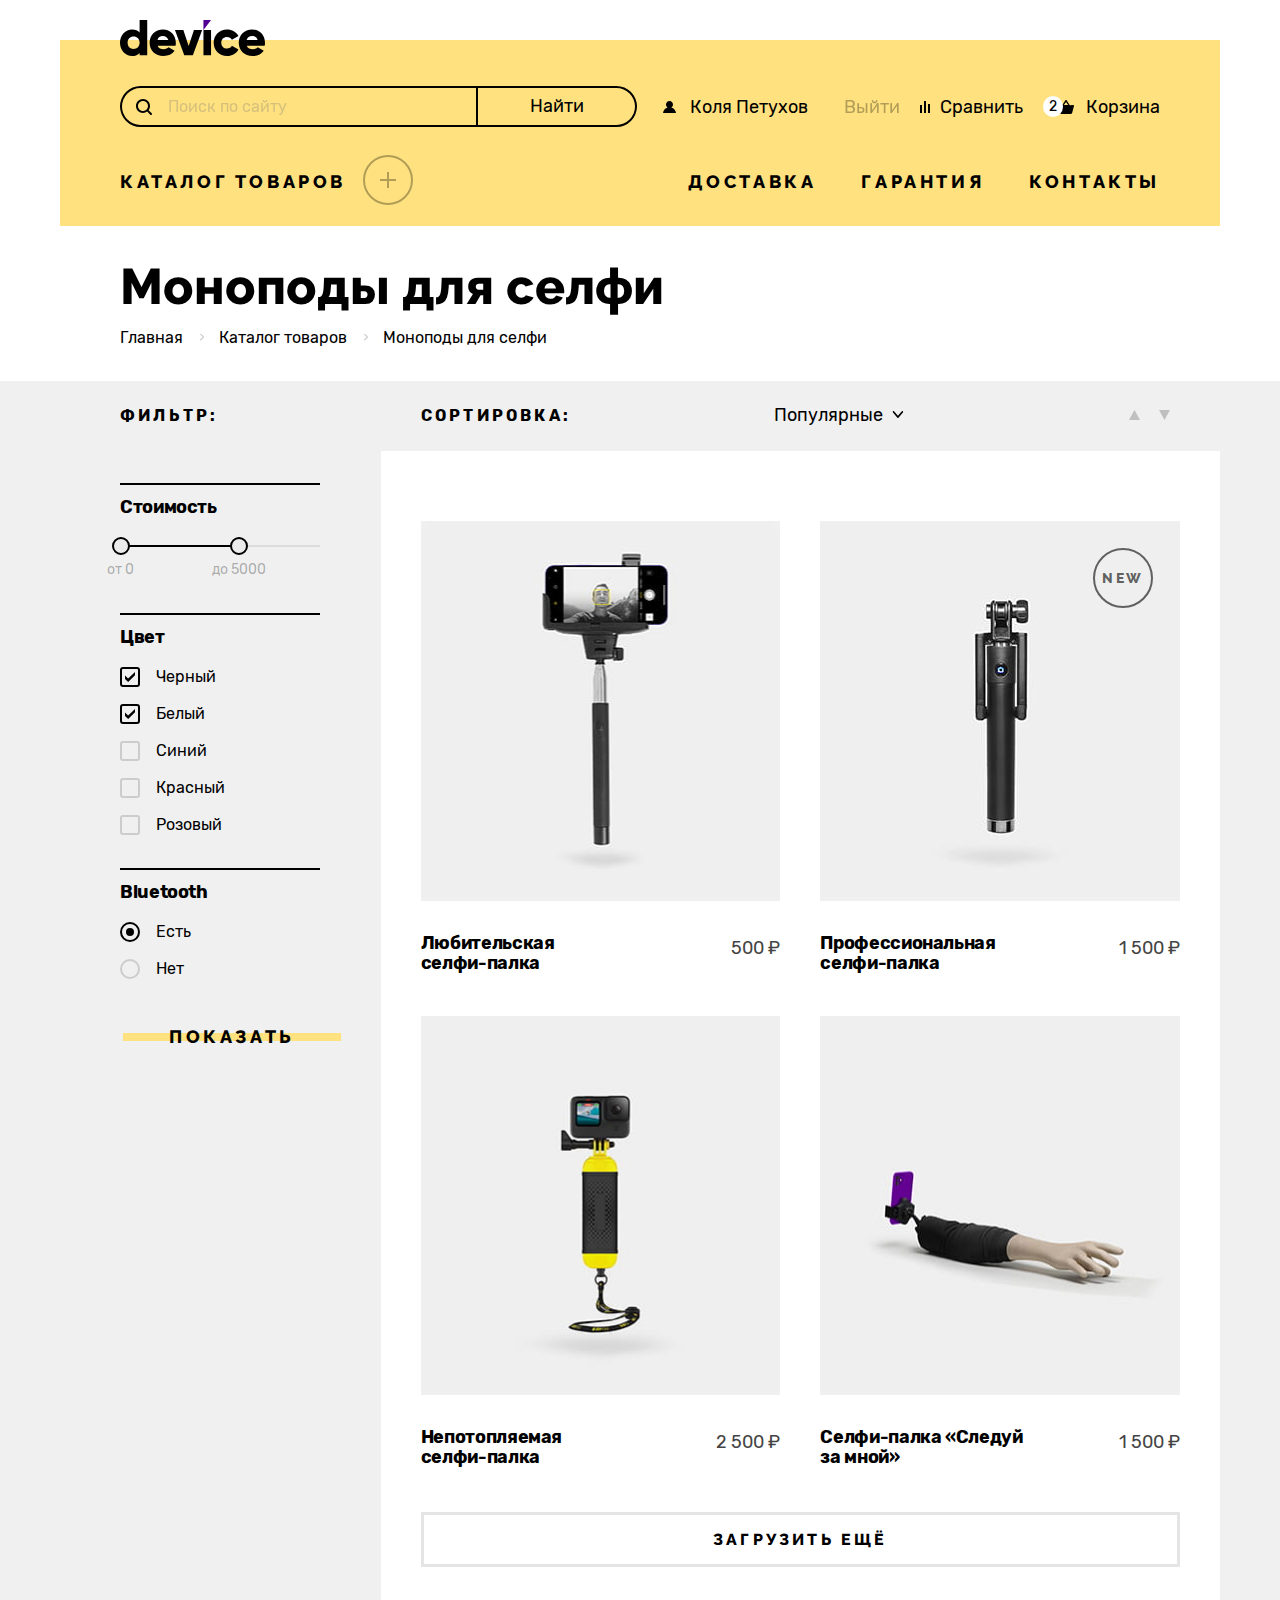
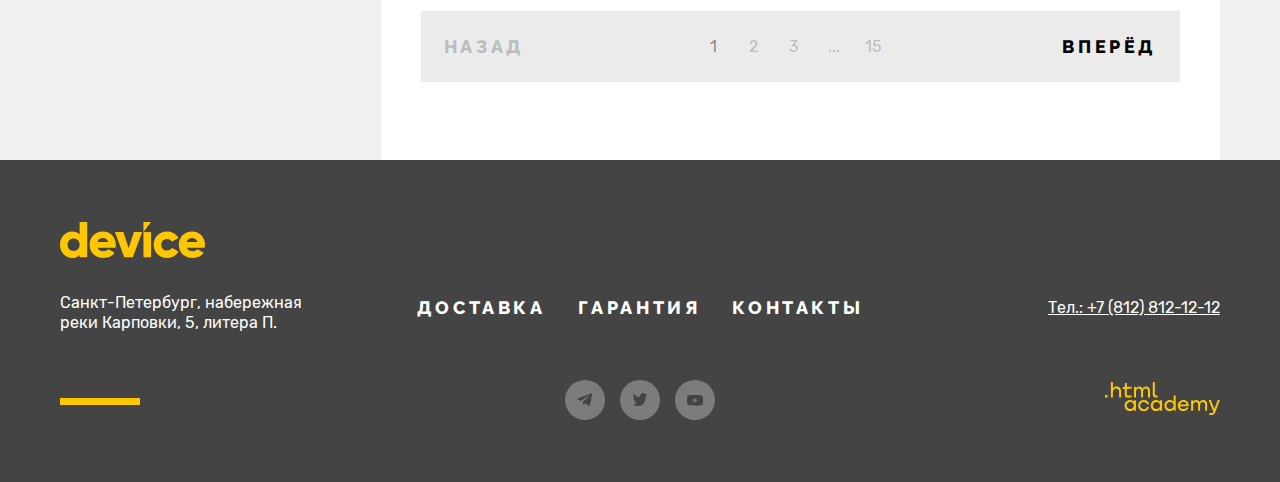
==== commit 1f0fb918: "добавляет фавиконку" ====
--- a/catalog.html
+++ b/catalog.html
@@ -3,6 +3,9 @@
 
   <head>
     <meta charset="utf-8">
+    <meta name="viewport" content="width=device-width, initial-scale=1.0">
+    <link rel="icon" href="favicon.ico">
+    <link rel="icon" type="image/png" sizes="32x32" href="images/icons/favicon.png">
     <title>Каталог</title>
     <link rel="stylesheet" href="styles/styles.css">
   </head>
@@ -237,7 +240,7 @@
                   <a class="card-link" href="#">
                     <div class="card-img">
                       <span class="card-img-btn button button-light">Подробнее</span>
-                      <img src="images/product-1.jpg" width="360" height="380" alt="Любительская селфи-палка">
+                      <img src="images/product-1.jpg" width="360" height="380" alt="Любительская селфи-палка.">
                     </div>
                     <div class="card-descript">
                       <h2 class="card-title">Любительская <br>селфи-палка</h2>
@@ -249,11 +252,11 @@
                   <a class="card-link" href="#">
                     <div class="card-img">
                       <span class="card-img-btn button button-light">Подробнее</span>
-                      <img src="images/product-2.jpg" width="360" height="380" alt="Профессиональная селфи-палка">
+                      <img src="images/product-2.jpg" width="360" height="380" alt="Профессиональная селфи-палка.">
                     </div>
                     <div class="card-descript">
                       <h2 class="card-title">Профессиональная <br>селфи-палка</h2>
-                      <p class="card-price">1500 ₽</p>
+                      <p class="card-price">1 500 ₽</p>
                     </div>
                   </a>
                 </li>
@@ -261,11 +264,11 @@
                   <a class="card-link" href="#">
                     <div class="card-img">
                       <span class="card-img-btn button button-light">Подробнее</span>
-                      <img src="images/product-3.jpg" width="360" height="380" alt="Непотопляемая селфи-палка">
+                      <img src="images/product-3.jpg" width="360" height="380" alt="Непотопляемая селфи-палка.">
                     </div>
                     <div class="card-descript">
                       <h2 class="card-title">Непотопляемая <br>селфи-палка</h2>
-                      <p class="card-price">2500 ₽</p>
+                      <p class="card-price">2 500 ₽</p>
                     </div>
                   </a>
                 </li>
@@ -273,11 +276,11 @@
                   <a class="card-link" href="#">
                     <div class="card-img">
                       <span class="card-img-btn button button-light">Подробнее</span>
-                      <img src="images/product-4.jpg" width="360" height="380" alt="Селфи-палка «Следуй за мной»">
+                      <img src="images/product-4.jpg" width="360" height="380" alt="Селфи-палка «Следуй за мной».">
                     </div>
                     <div class="card-descript">
                       <h2 class="card-title">Селфи-палка «Следуй <br>за мной»</h2>
-                      <p class="card-price">1500 ₽</p>
+                      <p class="card-price">1 500 ₽</p>
                     </div>
                   </a>
                 </li>
